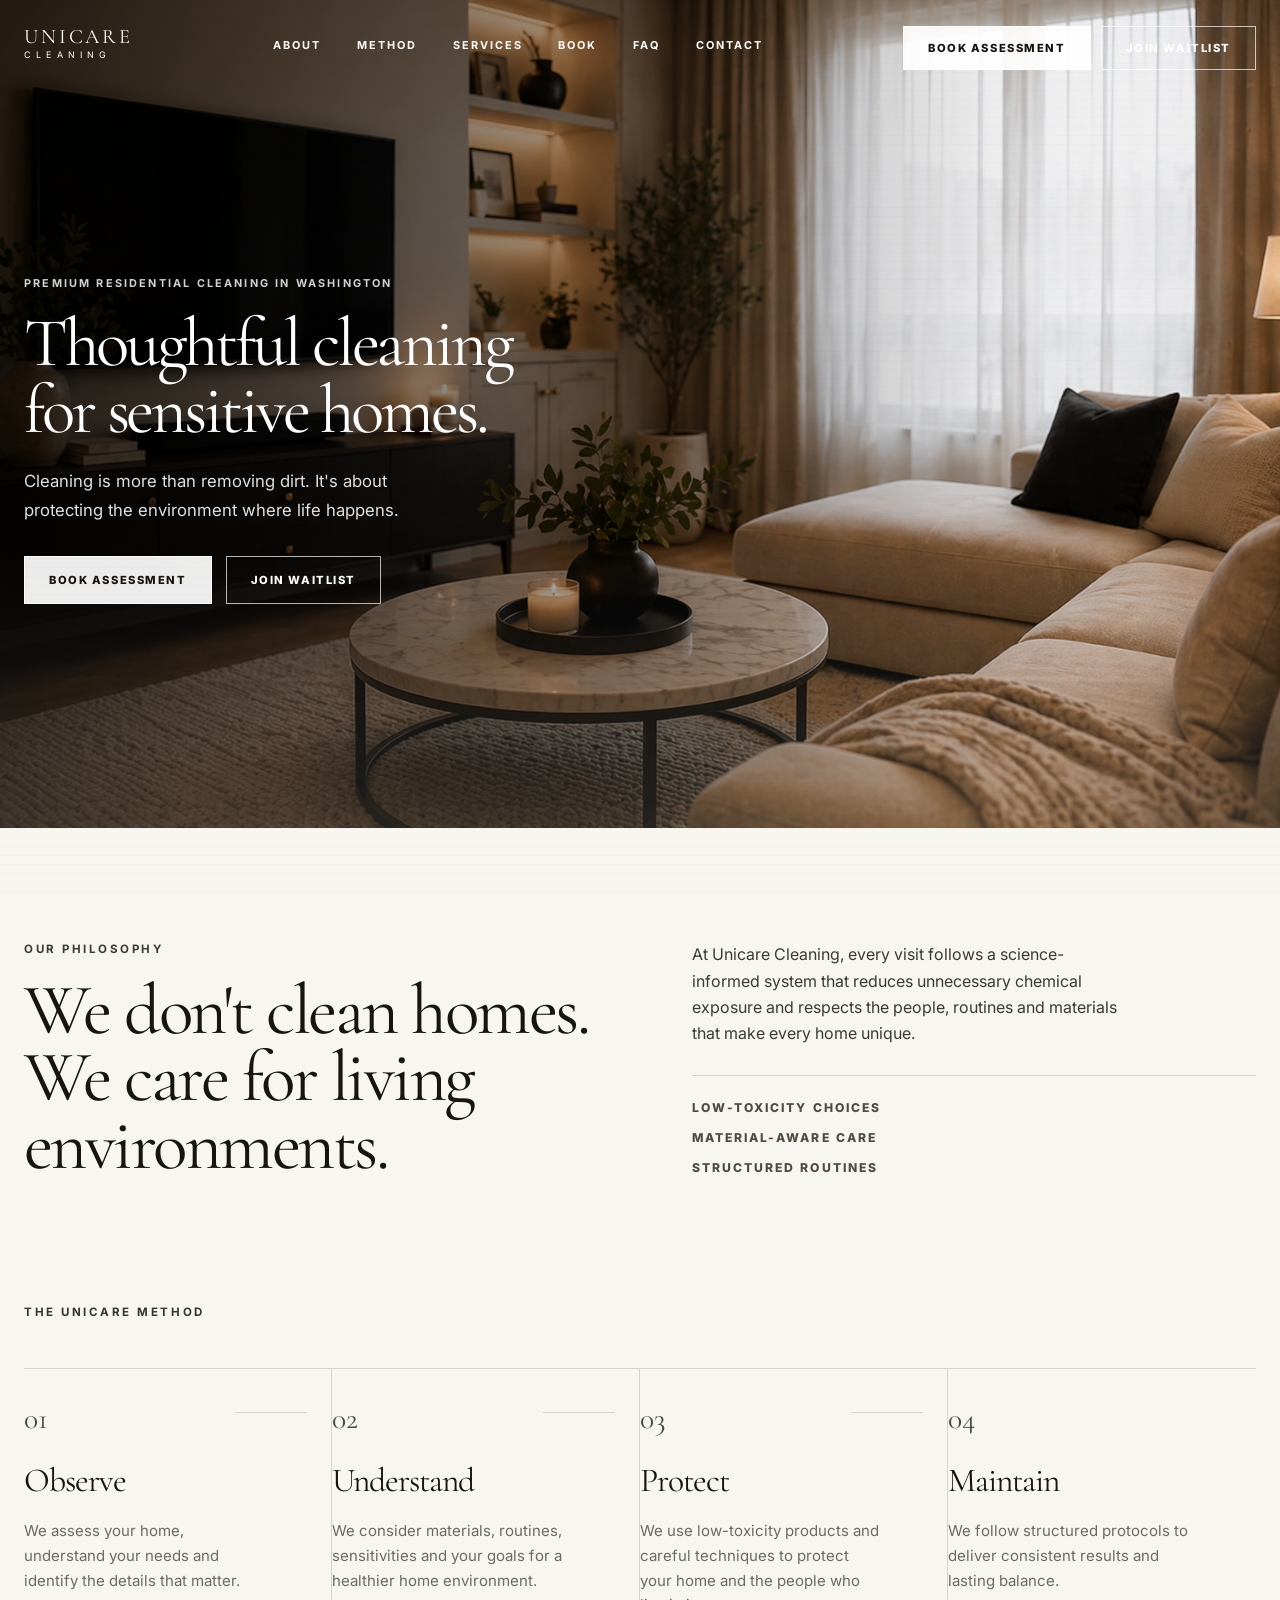
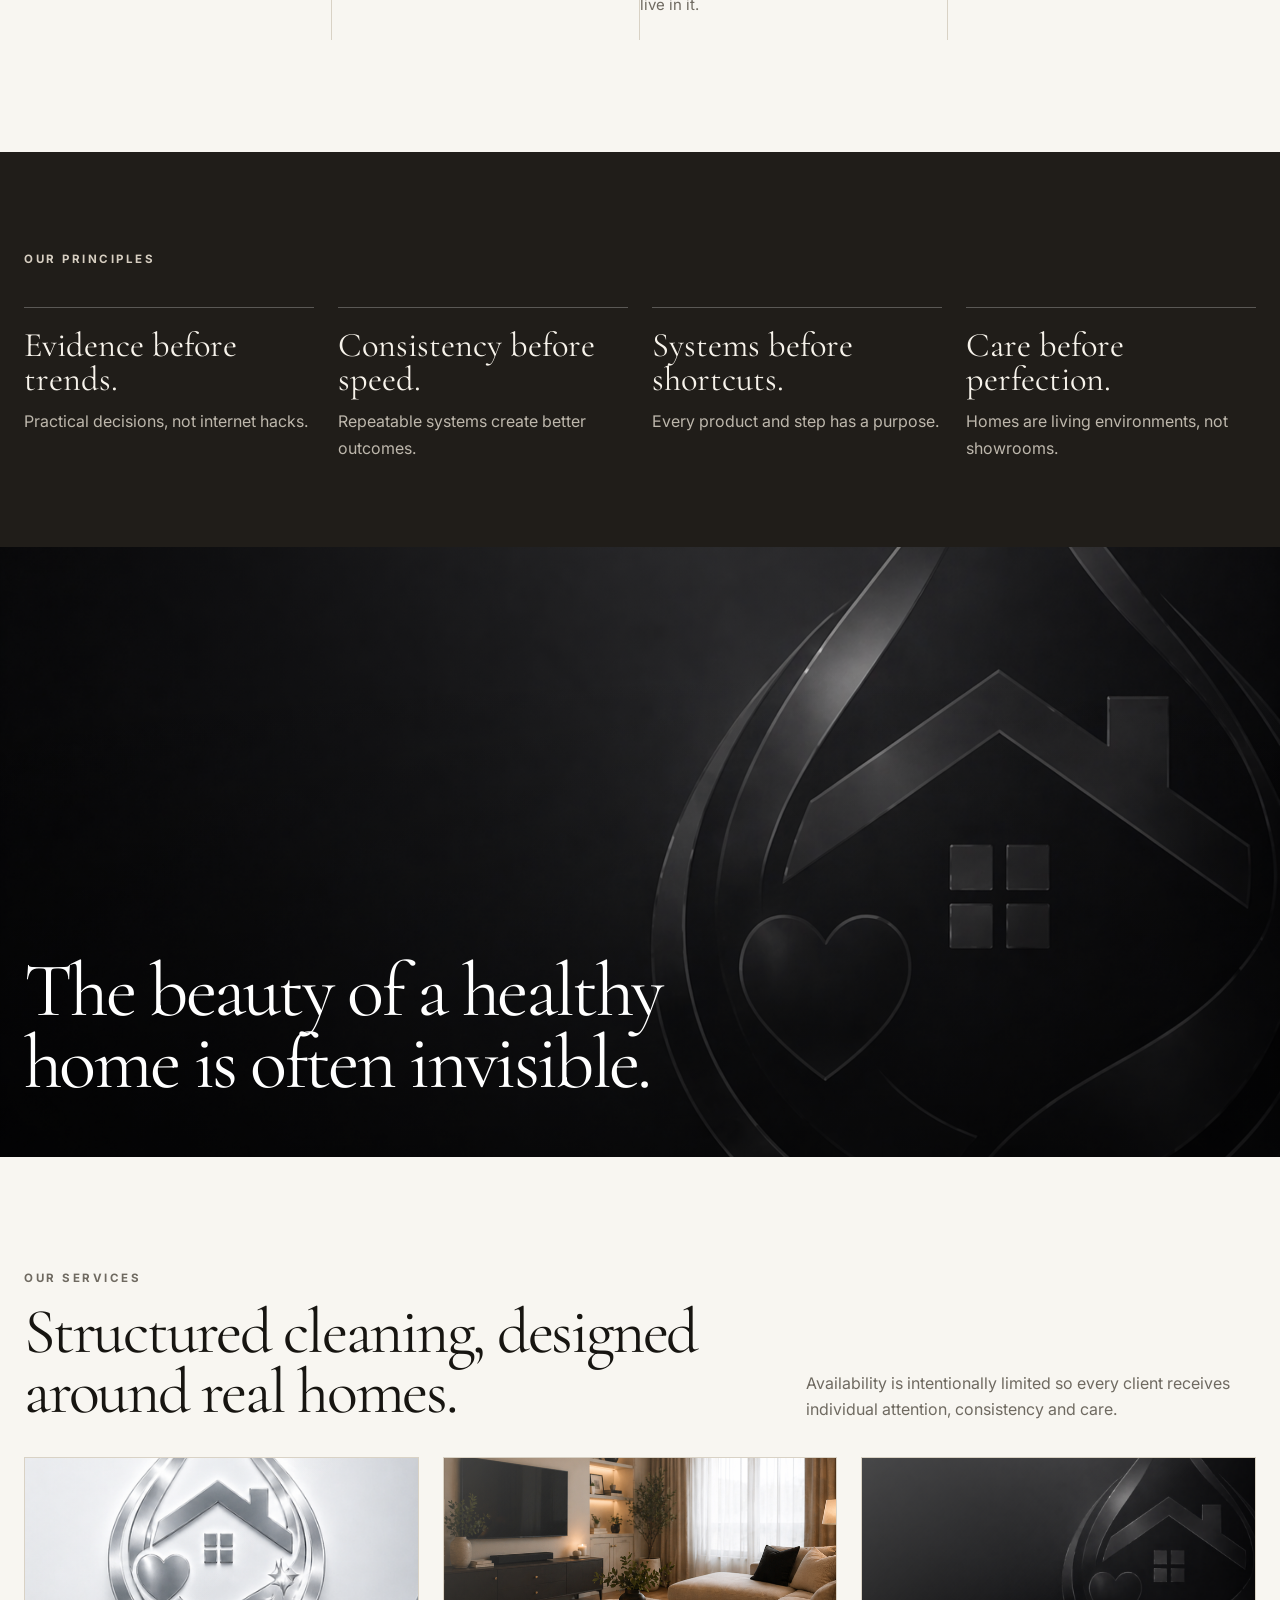
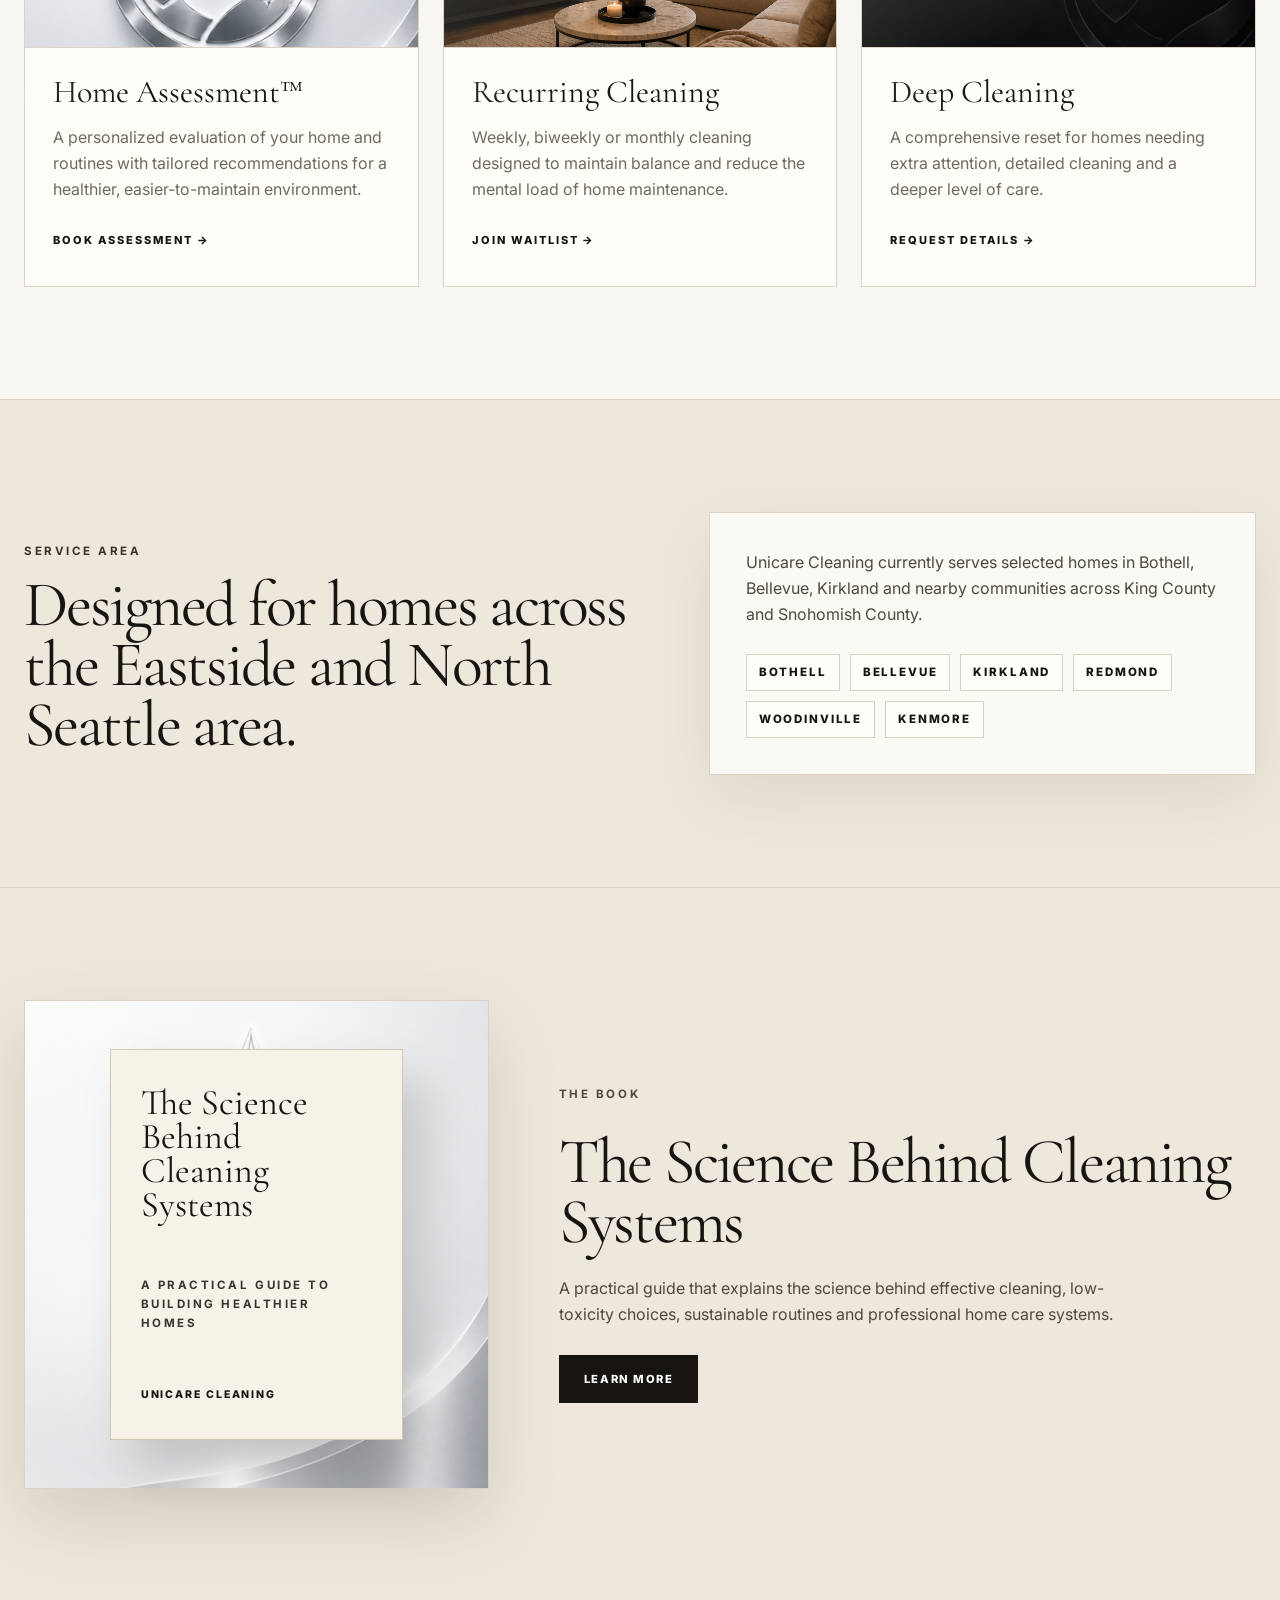
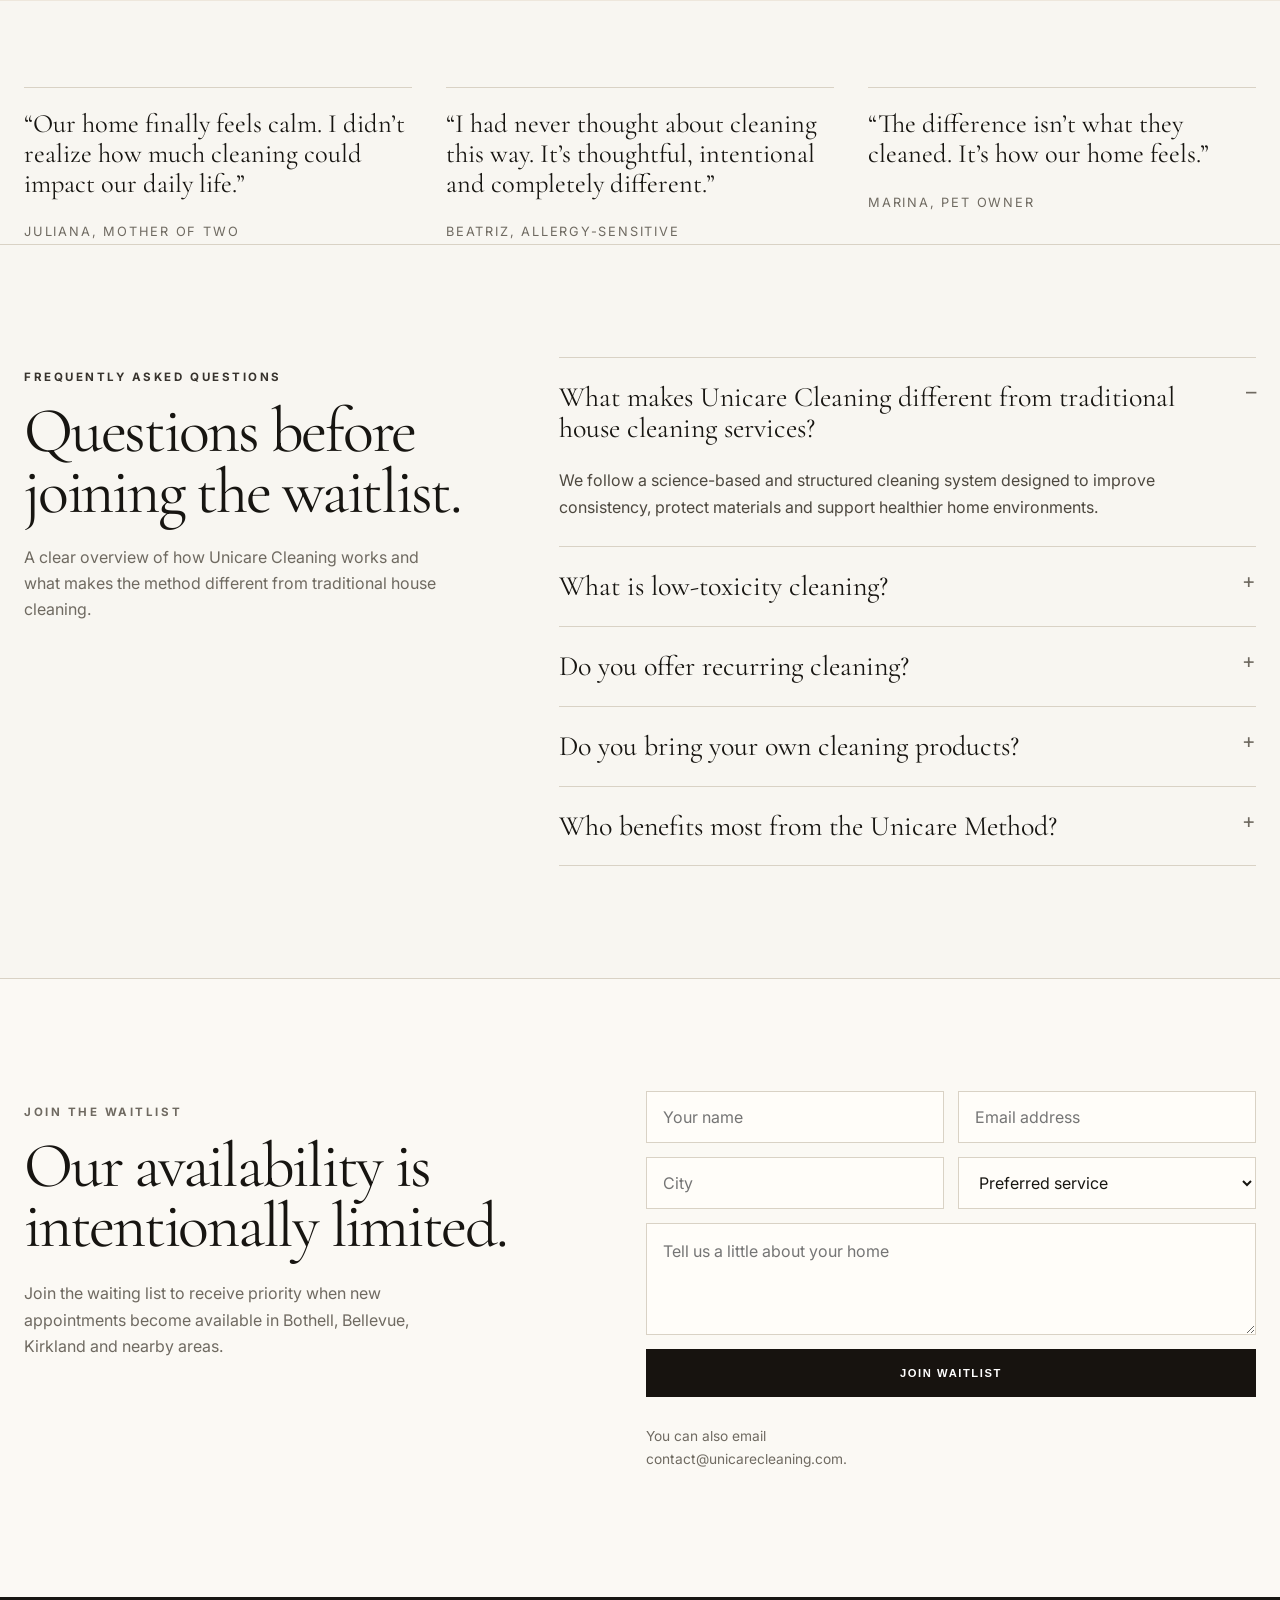
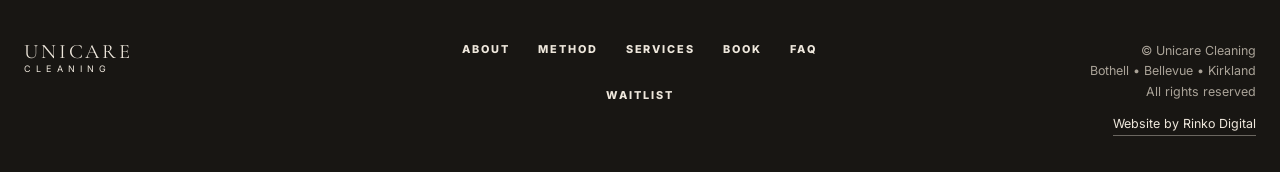
==== index.html @ 463ebb22 "Add files via upload" ====
<!doctype html>
<html lang="en">
<head>
  <meta charset="utf-8">
  <meta name="viewport" content="width=device-width,initial-scale=1">
  <title>Unicare Cleaning | Premium House Cleaning in Bothell, Bellevue & Kirkland</title>
  <meta name="description" content="Premium house cleaning in Bothell, Bellevue and Kirkland. Unicare Cleaning offers home assessments, recurring cleaning and deep cleaning through a structured, science-informed cleaning system.">
  <meta name="robots" content="index,follow,max-image-preview:large">
  <meta name="author" content="Unicare Cleaning">
  <meta name="theme-color" content="#f8f6f1">
  <link rel="canonical" href="https://unicarecleaning.com/">
  <link rel="icon" href="assets/favicon.ico">
  <link rel="apple-touch-icon" href="assets/apple-touch-icon.png">
  <link rel="manifest" href="assets/site.webmanifest">
  <meta property="og:type" content="website">
  <meta property="og:title" content="Unicare Cleaning | Thoughtful Cleaning for Sensitive Homes">
  <meta property="og:description" content="Premium residential cleaning for healthier, better maintained homes in Bothell, Bellevue and Kirkland.">
  <meta property="og:url" content="https://unicarecleaning.com/">
  <meta property="og:image" content="https://unicarecleaning.com/assets/living-room.png">
  <meta name="twitter:card" content="summary_large_image">
  <link rel="preconnect" href="https://fonts.googleapis.com">
  <link rel="preconnect" href="https://fonts.gstatic.com" crossorigin>
  <link href="https://fonts.googleapis.com/css2?family=Cormorant+Garamond:wght@400;500&family=Inter:wght@400;500;600;700;800&display=swap" rel="stylesheet">
  <link rel="stylesheet" href="style.css">
  <script type="application/ld+json">
  {
    "@context":"https://schema.org",
    "@graph":[
      {
        "@type":"LocalBusiness",
        "@id":"https://unicarecleaning.com/#business",
        "name":"Unicare Cleaning",
        "url":"https://unicarecleaning.com/",
        "logo":"https://unicarecleaning.com/assets/logo-unicare.png",
        "image":"https://unicarecleaning.com/assets/living-room.png",
        "description":"Premium residential cleaning service using structured, science-informed cleaning systems for healthier, better maintained homes.",
        "areaServed":[
          {"@type":"City","name":"Bothell","addressRegion":"WA","addressCountry":"US"},
          {"@type":"City","name":"Bellevue","addressRegion":"WA","addressCountry":"US"},
          {"@type":"City","name":"Kirkland","addressRegion":"WA","addressCountry":"US"},
          {"@type":"AdministrativeArea","name":"King County","addressRegion":"WA","addressCountry":"US"},
          {"@type":"AdministrativeArea","name":"Snohomish County","addressRegion":"WA","addressCountry":"US"}
        ],
        "priceRange":"$$$",
        "knowsAbout":["residential cleaning","recurring cleaning","deep cleaning","home cleaning assessment","low-toxicity cleaning","home maintenance"],
        "sameAs":["https://unicarecleaning.com/"]
      },
      {
        "@type":"WebSite",
        "@id":"https://unicarecleaning.com/#website",
        "url":"https://unicarecleaning.com/",
        "name":"Unicare Cleaning",
        "publisher":{"@id":"https://unicarecleaning.com/#business"},
        "creator":{"@type":"Organization","name":"Rinko Digital","url":"https://rinkodigital.com/"},
        "inLanguage":"en-US"
      },
      {
        "@type":"Service",
        "@id":"https://unicarecleaning.com/#services",
        "serviceType":"Premium Residential Cleaning",
        "provider":{"@id":"https://unicarecleaning.com/#business"},
        "areaServed":["Bothell WA","Bellevue WA","Kirkland WA"],
        "hasOfferCatalog":{
          "@type":"OfferCatalog",
          "name":"Unicare Cleaning Services",
          "itemListElement":[
            {"@type":"Offer","itemOffered":{"@type":"Service","name":"Home Assessment"}},
            {"@type":"Offer","itemOffered":{"@type":"Service","name":"Recurring Cleaning"}},
            {"@type":"Offer","itemOffered":{"@type":"Service","name":"Deep Cleaning"}}
          ]
        }
      },
      {
        "@type":"FAQPage",
        "@id":"https://unicarecleaning.com/#faq",
        "mainEntity":[
          {
            "@type":"Question",
            "name":"What makes Unicare Cleaning different from traditional house cleaning services?",
            "acceptedAnswer":{"@type":"Answer","text":"Unicare Cleaning follows a science-based and structured cleaning system designed to improve consistency, protect materials and support healthier home environments."}
          },
          {
            "@type":"Question",
            "name":"What is low-toxicity cleaning?",
            "acceptedAnswer":{"@type":"Answer","text":"Whenever appropriate, Unicare Cleaning prioritizes thoughtfully selected products that reduce unnecessary chemical exposure while maintaining effective cleaning performance."}
          },
          {
            "@type":"Question",
            "name":"Do you offer recurring cleaning?",
            "acceptedAnswer":{"@type":"Answer","text":"Yes. Unicare Cleaning provides weekly, biweekly and monthly recurring residential cleaning services based on availability."}
          },
          {
            "@type":"Question",
            "name":"Do you bring your own cleaning products?",
            "acceptedAnswer":{"@type":"Answer","text":"Yes. Professional equipment and carefully selected products are provided unless a client requests otherwise."}
          },
          {
            "@type":"Question",
            "name":"Who benefits most from the Unicare Method?",
            "acceptedAnswer":{"@type":"Answer","text":"The services are especially appreciated by families, busy professionals, households with children, pet owners and anyone seeking a more intentional approach to home care."}
          }
        ]
      }
    ]
  }
  </script>
</head>
<body>
<header class="site-header refined-header">
  <div class="container nav">
    <a class="logo" href="#home" aria-label="Unicare Cleaning home">UNICARE <span>Cleaning</span></a>
    <nav class="nav-links" aria-label="Main navigation">
      <a href="#about">About</a>
      <a href="#method">Method</a>
      <a href="#services">Services</a>
      <a href="#book">Book</a>
      <a href="#faq">FAQ</a>
      <a href="#contact">Contact</a>
    </nav>
    <div class="nav-actions">
      <a class="btn btn-light" href="#contact">Book Assessment</a>
      <a class="btn btn-ghost" href="#waitlist">Join Waitlist</a>
    </div>
  </div>
</header>

<main id="home">
  <section class="hero" aria-label="Unicare Cleaning introduction">
    <div class="hero-content">
      <div class="hero-copy reveal">
        <p class="eyebrow">Premium residential cleaning in Washington</p>
        <h1 class="serif">Thoughtful cleaning for sensitive homes.</h1>
        <p>Cleaning is more than removing dirt. It's about protecting the environment where life happens.</p>
        <div class="hero-actions">
          <a class="btn btn-light" href="#contact">Book Assessment</a>
          <a class="btn btn-ghost" href="#waitlist">Join Waitlist</a>
        </div>
      </div>
    </div>
  </section>

  <section class="section philosophy" id="about">
    <div class="container split split-tight">
      <div class="reveal">
        <p class="eyebrow">Our philosophy</p>
        <h2 class="serif">We don't clean homes. We care for living environments.</h2>
      </div>
      <div class="reveal philosophy-copy">
        <p>At Unicare Cleaning, every visit follows a science-informed system that reduces unnecessary chemical exposure and respects the people, routines and materials that make every home unique.</p>
        <div class="mini-proof">
          <span>Low-toxicity choices</span>
          <span>Material-aware care</span>
          <span>Structured routines</span>
        </div>
      </div>
    </div>
  </section>

  <section class="section method" id="method">
    <div class="container">
      <p class="eyebrow reveal">The Unicare Method</p>
      <div class="method-grid reveal">
        <article class="method-item">
          <div class="number">01</div>
          <h3>Observe</h3>
          <p>We assess your home, understand your needs and identify the details that matter.</p>
        </article>
        <article class="method-item">
          <div class="number">02</div>
          <h3>Understand</h3>
          <p>We consider materials, routines, sensitivities and your goals for a healthier home environment.</p>
        </article>
        <article class="method-item">
          <div class="number">03</div>
          <h3>Protect</h3>
          <p>We use low-toxicity products and careful techniques to protect your home and the people who live in it.</p>
        </article>
        <article class="method-item">
          <div class="number">04</div>
          <h3>Maintain</h3>
          <p>We follow structured protocols to deliver consistent results and lasting balance.</p>
        </article>
      </div>
    </div>
  </section>

  <section class="approach">
    <div class="container">
      <p class="eyebrow reveal" style="color:#d6cec1">Our principles</p>
      <div class="principles reveal">
        <div class="principle"><h3>Evidence before trends.</h3><span>Practical decisions, not internet hacks.</span></div>
        <div class="principle"><h3>Consistency before speed.</h3><span>Repeatable systems create better outcomes.</span></div>
        <div class="principle"><h3>Systems before shortcuts.</h3><span>Every product and step has a purpose.</span></div>
        <div class="principle"><h3>Care before perfection.</h3><span>Homes are living environments, not showrooms.</span></div>
      </div>
    </div>
  </section>

  <section class="feature-photo" aria-label="Healthy home statement">
    <div class="container reveal">
      <h2 class="serif">The beauty of a healthy home is often invisible.</h2>
    </div>
  </section>

  <section class="section" id="services">
    <div class="container">
      <div class="services-head reveal">
        <div>
          <p class="eyebrow">Our services</p>
          <h2 class="serif">Structured cleaning, designed around real homes.</h2>
        </div>
        <p>Availability is intentionally limited so every client receives individual attention, consistency and care.</p>
      </div>
      <div class="service-grid reveal">
        <article class="service-card">
          <div class="service-image" role="img" aria-label="Quiet clean bathroom detail"></div>
          <div class="service-body">
            <h3>Home Assessment™</h3>
            <p>A personalized evaluation of your home and routines with tailored recommendations for a healthier, easier-to-maintain environment.</p>
            <a class="text-link" href="#contact">Book assessment →</a>
          </div>
        </article>
        <article class="service-card">
          <div class="service-image" role="img" aria-label="Calm bedroom with natural light"></div>
          <div class="service-body">
            <h3>Recurring Cleaning</h3>
            <p>Weekly, biweekly or monthly cleaning designed to maintain balance and reduce the mental load of home maintenance.</p>
            <a class="text-link" href="#waitlist">Join waitlist →</a>
          </div>
        </article>
        <article class="service-card">
          <div class="service-image" role="img" aria-label="Detailed home care environment"></div>
          <div class="service-body">
            <h3>Deep Cleaning</h3>
            <p>A comprehensive reset for homes needing extra attention, detailed cleaning and a deeper level of care.</p>
            <a class="text-link" href="#contact">Request details →</a>
          </div>
        </article>
      </div>
    </div>
  </section>

  <section class="section service-area" id="service-area">
    <div class="container split">
      <div class="reveal">
        <p class="eyebrow">Service area</p>
        <h2 class="serif">Designed for homes across the Eastside and North Seattle area.</h2>
      </div>
      <div class="area-card reveal">
        <p>Unicare Cleaning currently serves selected homes in Bothell, Bellevue, Kirkland and nearby communities across King County and Snohomish County.</p>
        <div class="area-list">
          <span>Bothell</span>
          <span>Bellevue</span>
          <span>Kirkland</span>
          <span>Redmond</span>
          <span>Woodinville</span>
          <span>Kenmore</span>
        </div>
      </div>
    </div>
  </section>

  <section class="section book-section" id="book">
    <div class="container book-layout">
      <div class="book-cover reveal">
        <div class="book-mockup">
          <h3>The Science Behind Cleaning Systems</h3>
          <p class="eyebrow">A practical guide to building healthier homes</p>
          <small>UNICARE CLEANING</small>
        </div>
      </div>
      <div class="book-copy reveal">
        <p class="eyebrow">The book</p>
        <h2 class="serif">The Science Behind Cleaning Systems</h2>
        <p>A practical guide that explains the science behind effective cleaning, low-toxicity choices, sustainable routines and professional home care systems.</p>
        <a class="btn btn-dark" href="#contact">Learn More</a>
      </div>
    </div>
  </section>

  <section class="testimonials">
    <div class="container quote-grid reveal">
      <article class="quote">
        <blockquote>“Our home finally feels calm. I didn’t realize how much cleaning could impact our daily life.”</blockquote>
        <cite>Juliana, mother of two</cite>
      </article>
      <article class="quote">
        <blockquote>“I had never thought about cleaning this way. It’s thoughtful, intentional and completely different.”</blockquote>
        <cite>Beatriz, allergy-sensitive</cite>
      </article>
      <article class="quote">
        <blockquote>“The difference isn’t what they cleaned. It’s how our home feels.”</blockquote>
        <cite>Marina, pet owner</cite>
      </article>
    </div>
  </section>

  <section class="section faq-section" id="faq">
    <div class="container faq-layout">
      <div class="reveal">
        <p class="eyebrow">Frequently Asked Questions</p>
        <h2 class="serif">Questions before joining the waitlist.</h2>
        <p class="faq-intro">A clear overview of how Unicare Cleaning works and what makes the method different from traditional house cleaning.</p>
      </div>
      <div class="faq-list reveal">
        <details open>
          <summary>What makes Unicare Cleaning different from traditional house cleaning services?</summary>
          <p>We follow a science-based and structured cleaning system designed to improve consistency, protect materials and support healthier home environments.</p>
        </details>
        <details>
          <summary>What is low-toxicity cleaning?</summary>
          <p>Whenever appropriate, we prioritize thoughtfully selected products that reduce unnecessary chemical exposure while maintaining effective cleaning performance.</p>
        </details>
        <details>
          <summary>Do you offer recurring cleaning?</summary>
          <p>Yes. We provide weekly, biweekly and monthly recurring residential cleaning services based on availability.</p>
        </details>
        <details>
          <summary>Do you bring your own cleaning products?</summary>
          <p>Yes. Professional equipment and carefully selected products are provided unless a client requests otherwise.</p>
        </details>
        <details>
          <summary>Who benefits most from the Unicare Method?</summary>
          <p>Our services are especially appreciated by families, busy professionals, households with children, pet owners and anyone seeking a more intentional approach to home care.</p>
        </details>
      </div>
    </div>
  </section>

  <section class="section waitlist" id="waitlist">
    <div class="container waitlist-grid">
      <div class="reveal">
        <p class="eyebrow">Join the waitlist</p>
        <h2 class="serif">Our availability is intentionally limited.</h2>
        <p>Join the waiting list to receive priority when new appointments become available in Bothell, Bellevue, Kirkland and nearby areas.</p>
      </div>
      <form class="form-grid reveal" id="contact" action="https://formspree.io/f/xpqkodow" method="POST">
        <input type="text" name="name" placeholder="Your name" autocomplete="name" required>
        <input type="email" name="email" placeholder="Email address" autocomplete="email" required>
        <input type="text" name="city" placeholder="City" autocomplete="address-level2" required>
        <select name="service" required>
          <option value="">Preferred service</option>
          <option>Home Assessment</option>
          <option>Recurring Cleaning</option>
          <option>Deep Cleaning</option>
        </select>
        <textarea name="message" placeholder="Tell us a little about your home"></textarea>
        <button class="btn btn-dark btn-wide" type="submit">Join Waitlist</button>
        <p class="form-note">You can also email contact@unicarecleaning.com.</p>
      </form>
    </div>
  </section>
</main>

<footer>
  <div class="container footer-grid">
    <a class="logo" href="#home">UNICARE <span>Cleaning</span></a>
    <nav class="footer-links" aria-label="Footer navigation">
      <a href="#about">About</a>
      <a href="#method">Method</a>
      <a href="#services">Services</a>
      <a href="#book">Book</a>
      <a href="#faq">FAQ</a>
      <a href="#waitlist">Waitlist</a>
    </nav>
    <div class="footer-small">© Unicare Cleaning<br>Bothell • Bellevue • Kirkland<br>All rights reserved<br><a class="rinko-credit" href="https://rinkodigital.com/" target="_blank" rel="noopener">Website by Rinko Digital</a></div>
  </div>
</footer>
<script src="script.js"></script>
</body>
</html>
---- style.css ----
:root{
  --warm:#f8f6f1;
  --paper:#fffdf8;
  --ink:#171511;
  --charcoal:#1b1916;
  --muted:#6f6a61;
  --line:#d9d2c5;
  --linen:#e8e1d5;
  --olive:#777869;
  --steel:#a6a8a3;
  --shadow:0 28px 70px rgba(25,22,18,.13);
  --max:1240px;
}
*{box-sizing:border-box}
html{scroll-behavior:smooth}
body{
  margin:0;
  background:var(--warm);
  color:var(--ink);
  font-family:Inter, system-ui, -apple-system, BlinkMacSystemFont, "Segoe UI", sans-serif;
  font-size:16px;
  line-height:1.65;
}
body:before{
  content:"";
  position:fixed;
  inset:0;
  pointer-events:none;
  background:
    radial-gradient(circle at 20% 0%, rgba(255,255,255,.7), transparent 24%),
    linear-gradient(rgba(27,25,22,.018) 1px, transparent 1px);
  background-size:auto, 100% 9px;
  mix-blend-mode:multiply;
  opacity:.55;
  z-index:10;
}
img{max-width:100%;display:block}
a{color:inherit;text-decoration:none}
.container{width:min(calc(100% - 48px),var(--max));margin-inline:auto}
.serif{font-family:"Cormorant Garamond", Georgia, serif;font-weight:400;letter-spacing:-.035em;line-height:.94}
.eyebrow{
  text-transform:uppercase;
  letter-spacing:.22em;
  font-size:.72rem;
  font-weight:700;
  color:#37332d;
}
.site-header{
  position:absolute;
  inset:0 0 auto;
  z-index:20;
  padding:22px 0;
  color:#fff;
}
.nav{
  display:flex;
  align-items:center;
  justify-content:space-between;
  gap:28px;
}
.logo{
  display:inline-block;
  font-family:"Cormorant Garamond", Georgia, serif;
  letter-spacing:.14em;
  text-transform:uppercase;
  line-height:1.05;
  font-size:1.38rem;
}
.logo span{
  display:block;
  font-family:Inter,sans-serif;
  font-size:.62rem;
  letter-spacing:.58em;
  margin-top:2px;
}
.nav-links{
  display:flex;
  align-items:center;
  justify-content:center;
  gap:36px;
  text-transform:uppercase;
  letter-spacing:.18em;
  font-size:.68rem;
  font-weight:700;
}
.nav-actions{display:flex;gap:10px;align-items:center}
.btn{
  display:inline-flex;
  align-items:center;
  justify-content:center;
  min-height:48px;
  padding:0 24px;
  border:1px solid currentColor;
  text-transform:uppercase;
  letter-spacing:.14em;
  font-size:.7rem;
  font-weight:800;
  transition:transform .25s ease, background .25s ease, color .25s ease, border-color .25s ease;
  cursor:pointer;
}
.btn:hover{transform:translateY(-2px)}
.btn-dark{background:#17130f;color:#fff;border-color:#17130f}
.btn-light{background:rgba(255,255,255,.92);color:#17130f;border-color:rgba(255,255,255,.92)}
.btn-ghost{background:transparent;color:inherit;border-color:rgba(255,255,255,.7)}
.btn-wide{width:100%}
.hero{
  min-height:760px;
  height:100vh;
  max-height:940px;
  position:relative;
  display:flex;
  align-items:center;
  color:#fff;
  overflow:hidden;
  background:#1f1a15;
}
.hero:before{
  content:"";
  position:absolute;
  inset:0;
  background:
    linear-gradient(90deg,rgba(0,0,0,.72) 0%,rgba(0,0,0,.52) 31%,rgba(0,0,0,.08) 70%),
    url("assets/living-room.png") center/cover no-repeat;
  transform:scale(1.035);
  animation:drift 18s ease-in-out infinite alternate;
}
.hero-content{
  position:relative;
  z-index:2;
  width:min(calc(100% - 48px),var(--max));
  margin-inline:auto;
  padding-top:80px;
}
.hero-copy{max-width:610px}
.hero h1{
  font-size:clamp(3.7rem,7vw,7.6rem);
  margin:0 0 24px;
}
.hero p{
  max-width:430px;
  font-size:1.16rem;
  line-height:1.7;
  margin:0 0 34px;
  color:rgba(255,255,255,.88);
}
.hero-actions{display:flex;flex-wrap:wrap;gap:14px}
.section{padding:112px 0}
.split{
  display:grid;
  grid-template-columns:1.05fr .95fr;
  gap:80px;
  align-items:center;
}
.split-tight{gap:44px}
.philosophy h2{
  font-size:clamp(3rem,5.6vw,6rem);
  margin:18px 0 0;
  max-width:650px;
}
.philosophy p{max-width:430px;color:#3d3933;margin:0}
.editorial-image{
  min-height:440px;
  border:1px solid var(--line);
  background:url("assets/hero-titanium-wallpaper.png") center/cover no-repeat;
  box-shadow:var(--shadow);
}
.method{
  padding-top:0;
}
.method-grid{
  display:grid;
  grid-template-columns:repeat(4,1fr);
  border-top:1px solid var(--line);
  margin-top:46px;
}
.method-item{
  min-height:205px;
  padding:26px 28px 22px 0;
  border-right:1px solid var(--line);
  position:relative;
}
.method-item:last-child{border-right:0}
.method-item:after{
  content:"";
  position:absolute;
  top:43px;
  right:24px;
  width:72px;
  height:1px;
  background:var(--line);
}
.method-item:last-child:after{display:none}
.number{
  font-family:"Cormorant Garamond",Georgia,serif;
  font-size:1.85rem;
  color:#4d483f;
  margin-bottom:10px;
}
.method-item h3{
  font-family:"Cormorant Garamond",Georgia,serif;
  font-size:2.1rem;
  font-weight:400;
  margin:0 0 10px;
  letter-spacing:-.03em;
}
.method-item p{color:var(--muted);font-size:.94rem;margin:0;max-width:240px}
.approach{
  background:#201d19;
  color:#f7f3eb;
  padding:86px 0;
}
.principles{
  display:grid;
  grid-template-columns:repeat(4,1fr);
  gap:24px;
  margin-top:38px;
}
.principle{
  border-top:1px solid rgba(255,255,255,.26);
  padding-top:20px;
  min-height:130px;
}
.principle h3{
  font-family:"Cormorant Garamond",Georgia,serif;
  font-size:2.15rem;
  font-weight:400;
  line-height:1;
  margin:0;
}
.principle span{display:block;color:#bdb7ac;margin-top:12px}
.feature-photo{
  min-height:610px;
  display:flex;
  align-items:end;
  background:
    linear-gradient(180deg,rgba(0,0,0,0) 20%,rgba(0,0,0,.42)),
    url("assets/brand-bg.png") center/cover no-repeat;
}
.feature-photo .container{padding-bottom:58px}
.feature-photo h2{
  color:#fff;
  font-size:clamp(3.5rem,6vw,7rem);
  max-width:760px;
  margin:0;
}
.services-head{
  display:flex;
  justify-content:space-between;
  align-items:end;
  gap:30px;
  margin-bottom:34px;
}
.services-head h2{font-size:clamp(3rem,5vw,5.4rem);margin:14px 0 0}
.services-head p{max-width:450px;color:var(--muted);margin:0}
.service-grid{
  display:grid;
  grid-template-columns:repeat(3,1fr);
  gap:24px;
}
.service-card{
  background:var(--paper);
  border:1px solid var(--line);
  min-height:430px;
  display:flex;
  flex-direction:column;
  transition:transform .25s ease, box-shadow .25s ease;
}
.service-card:hover{transform:translateY(-4px);box-shadow:var(--shadow)}
.service-image{
  height:190px;
  background-size:cover;
  background-position:center;
  border-bottom:1px solid var(--line);
}
.service-card:nth-child(1) .service-image{background-image:url("assets/hero-titanium-wallpaper.png")}
.service-card:nth-child(2) .service-image{background-image:url("assets/living-room.png")}
.service-card:nth-child(3) .service-image{background-image:url("assets/brand-bg.png")}
.service-body{padding:28px}
.service-body h3{
  font-family:"Cormorant Garamond",Georgia,serif;
  font-size:2rem;
  font-weight:400;
  line-height:1;
  margin:0 0 16px;
}
.service-body p{color:var(--muted);margin:0 0 22px}
.text-link{
  text-transform:uppercase;
  letter-spacing:.18em;
  font-size:.69rem;
  font-weight:800;
}
.book-section{
  background:#eee7dc;
  overflow:hidden;
}
.book-layout{
  display:grid;
  grid-template-columns:.8fr 1.2fr;
  gap:70px;
  align-items:center;
}
.book-cover{
  min-height:440px;
  background:
    linear-gradient(135deg,rgba(255,255,255,.82),rgba(255,255,255,.22)),
    url("assets/hero-titanium-wallpaper.png") center/cover no-repeat;
  border:1px solid var(--line);
  box-shadow:var(--shadow);
  display:flex;
  align-items:center;
  justify-content:center;
  padding:48px;
}
.book-mockup{
  width:min(300px,80%);
  aspect-ratio:3/4;
  background:#f7f2e8;
  border:1px solid #cfc6b6;
  box-shadow:24px 28px 50px rgba(0,0,0,.18);
  padding:36px 30px;
  display:flex;
  flex-direction:column;
  justify-content:space-between;
}
.book-mockup h3{
  font-family:"Cormorant Garamond",Georgia,serif;
  font-size:2.25rem;
  line-height:.95;
  font-weight:400;
  margin:0;
}
.book-copy h2{
  font-size:clamp(3rem,5vw,5.7rem);
  margin:14px 0 22px;
  max-width:720px;
}
.book-copy p{max-width:560px;color:#4d483f;margin:0 0 28px}
.testimonials{
  padding-top:86px;
}
.quote-grid{
  display:grid;
  grid-template-columns:repeat(3,1fr);
  gap:34px;
}
.quote{
  border-top:1px solid var(--line);
  padding-top:22px;
}
.quote blockquote{
  margin:0 0 18px;
  font-family:"Cormorant Garamond",Georgia,serif;
  font-size:1.65rem;
  line-height:1.13;
}
.quote cite{font-style:normal;color:var(--muted);font-size:.8rem;text-transform:uppercase;letter-spacing:.14em}
.waitlist{
  border-top:1px solid var(--line);
  background:#fbf9f4;
}
.waitlist-grid{
  display:grid;
  grid-template-columns:.95fr 1.05fr;
  gap:70px;
  align-items:start;
}
.waitlist h2{
  font-size:clamp(3rem,5vw,5.5rem);
  margin:14px 0 24px;
}
.waitlist p{max-width:430px;color:var(--muted)}
.form-grid{
  display:grid;
  grid-template-columns:1fr 1fr;
  gap:14px;
}
input,select,textarea{
  width:100%;
  min-height:52px;
  border:1px solid var(--line);
  background:#fffdf9;
  padding:0 16px;
  font:inherit;
  color:var(--ink);
  outline:none;
}
textarea{min-height:112px;padding-top:14px;grid-column:1/-1;resize:vertical}
.form-grid button{grid-column:1/-1}
.form-note{
  margin-top:14px;
  color:var(--muted);
  font-size:.86rem;
}
footer{
  background:#181613;
  color:#eee7dc;
  padding:44px 0 36px;
}
.footer-grid{
  display:grid;
  grid-template-columns:1fr 1.2fr 1fr;
  gap:30px;
  align-items:start;
}
.footer-links{
  display:flex;
  justify-content:center;
  gap:28px;
  flex-wrap:wrap;
  text-transform:uppercase;
  letter-spacing:.18em;
  font-size:.68rem;
  font-weight:800;
}
.footer-small{font-size:.78rem;color:#aaa398;text-align:right}
@keyframes drift{
  from{transform:scale(1.035) translate3d(0,0,0)}
  to{transform:scale(1.075) translate3d(-18px,-10px,0)}
}
.reveal{opacity:0;transform:translateY(22px);transition:opacity .9s ease, transform .9s ease}
.reveal.in{opacity:1;transform:none}
@media(max-width:980px){
  .site-header{position:absolute}
  .nav-links{display:none}
  .nav-actions .btn-light{display:none}
  .hero{min-height:720px}
  .split,.book-layout,.waitlist-grid,.footer-grid{grid-template-columns:1fr}
  .method-grid,.principles,.service-grid,.quote-grid{grid-template-columns:1fr 1fr}
  .method-item:nth-child(2){border-right:0}
  .footer-small{text-align:left}
}
@media(max-width:640px){
  .container,.hero-content{width:min(calc(100% - 28px),var(--max))}
  .site-header{padding:16px 0}
  .hero h1{font-size:3.55rem}
  .hero p{font-size:1rem}
  .hero-actions,.nav-actions{width:auto}
  .btn{min-height:46px;padding:0 16px}
  .section{padding:76px 0}
  .method-grid,.principles,.service-grid,.quote-grid,.form-grid{grid-template-columns:1fr}
  .method-item{border-right:0;border-bottom:1px solid var(--line)}
  .method-item:after{display:none}
  .services-head{display:block}
  .book-cover{min-height:360px}
  .footer-links{justify-content:flex-start}
}


/* V3.1 premium polish */
.hero:after{
  content:"";
  position:absolute;
  inset:auto 0 0;
  height:34%;
  background:linear-gradient(180deg,transparent,rgba(248,246,241,.12));
  z-index:1;
  pointer-events:none;
}
.hero-copy .eyebrow{color:rgba(255,255,255,.82)}
.hero h1{
  max-width:860px;
  text-wrap:balance;
}
.philosophy-copy{
  display:flex;
  flex-direction:column;
  gap:28px;
}
.mini-proof{
  display:grid;
  grid-template-columns:1fr;
  gap:10px;
  padding-top:22px;
  border-top:1px solid var(--line);
}
.mini-proof span{
  font-size:.76rem;
  text-transform:uppercase;
  letter-spacing:.17em;
  color:#514b42;
  font-weight:800;
}
.service-area{
  background:#eee7dc;
  border-top:1px solid var(--line);
  border-bottom:1px solid var(--line);
}
.service-area h2{
  font-size:clamp(3rem,5vw,5.7rem);
  margin:14px 0 0;
}
.area-card{
  background:#fbf9f4;
  border:1px solid var(--line);
  padding:36px;
  box-shadow:0 22px 60px rgba(25,22,18,.08);
}
.area-card p{
  margin:0 0 26px;
  color:#4d483f;
}
.area-list{
  display:flex;
  flex-wrap:wrap;
  gap:10px;
}
.area-list span{
  border:1px solid var(--line);
  padding:8px 12px;
  background:#fffdf8;
  font-size:.72rem;
  text-transform:uppercase;
  letter-spacing:.16em;
  font-weight:800;
}
.rinko-credit{
  display:inline-block;
  margin-top:12px;
  color:#eee7dc;
  border-bottom:1px solid rgba(238,231,220,.38);
}
.rinko-credit:hover{
  border-color:#eee7dc;
}
.service-card{
  position:relative;
  overflow:hidden;
}
.service-card:before{
  content:"";
  position:absolute;
  inset:0;
  background:linear-gradient(135deg,rgba(255,255,255,.26),transparent 42%);
  pointer-events:none;
}
.book-mockup small{
  letter-spacing:.18em;
  font-weight:800;
  font-size:.66rem;
}
@media(max-width:640px){
  .area-card{padding:24px}
}


/* FAQ section */
.faq-section{
  background:#f8f6f1;
  border-top:1px solid var(--line);
}
.faq-layout{
  display:grid;
  grid-template-columns:.8fr 1.2fr;
  gap:70px;
  align-items:start;
}
.faq-section h2{
  font-size:clamp(3rem,5vw,5.6rem);
  margin:14px 0 22px;
}
.faq-intro{
  color:var(--muted);
  max-width:430px;
}
.faq-list{
  border-top:1px solid var(--line);
}
.faq-list details{
  border-bottom:1px solid var(--line);
  padding:0;
  background:transparent;
}
.faq-list summary{
  list-style:none;
  cursor:pointer;
  padding:24px 42px 24px 0;
  position:relative;
  font-family:"Cormorant Garamond",Georgia,serif;
  font-size:1.75rem;
  line-height:1.1;
}
.faq-list summary::-webkit-details-marker{display:none}
.faq-list summary:after{
  content:"+";
  position:absolute;
  right:0;
  top:24px;
  font-family:Inter,sans-serif;
  font-size:1.3rem;
  line-height:1;
  color:var(--muted);
}
.faq-list details[open] summary:after{content:"–"}
.faq-list p{
  margin:0;
  padding:0 0 26px;
  max-width:680px;
  color:#4d483f;
}
@media(max-width:980px){
  .faq-layout{grid-template-columns:1fr}
}
@media(max-width:640px){
  .faq-list summary{font-size:1.45rem}
}


/* V3.3 hero correction */
.refined-header{
  padding-top:26px;
}
.hero{
  min-height:720px;
  height:92vh;
  max-height:860px;
  align-items:center;
}
.hero:before{
  background:
    linear-gradient(90deg,rgba(0,0,0,.68) 0%,rgba(0,0,0,.48) 34%,rgba(0,0,0,.06) 78%),
    url("assets/living-room.png") center/cover no-repeat;
}
.hero-content{
  padding-top:120px;
  padding-bottom:70px;
}
.hero-copy{
  max-width:560px;
}
.hero h1{
  font-size:clamp(4.2rem,5.4vw,6.2rem);
  line-height:.96;
  max-width:590px;
  letter-spacing:-.045em;
  margin-bottom:24px;
}
.hero p:not(.eyebrow){
  font-size:1.05rem;
  max-width:410px;
  margin-bottom:32px;
}
.hero .eyebrow{
  margin:0 0 18px;
  font-size:.68rem;
  letter-spacing:.2em;
}
.nav{
  align-items:flex-start;
}
.logo{
  font-size:1.28rem;
}
.logo span{
  font-size:.56rem;
}
.nav-links{
  padding-top:11px;
}
.nav-actions{
  padding-top:0;
}
.nav-actions .btn{
  min-height:44px;
}
@media(max-width:980px){
  .hero{
    min-height:700px;
    height:auto;
  }
  .hero-content{
    padding-top:150px;
    padding-bottom:82px;
  }
  .hero h1{
    font-size:clamp(3.4rem,10vw,5rem);
    max-width:520px;
  }
}
@media(max-width:640px){
  .refined-header{
    padding-top:18px;
  }
  .hero-content{
    padding-top:138px;
  }
  .hero h1{
    font-size:3.25rem;
    max-width:360px;
  }
  .hero p:not(.eyebrow){
    font-size:.98rem;
  }
}
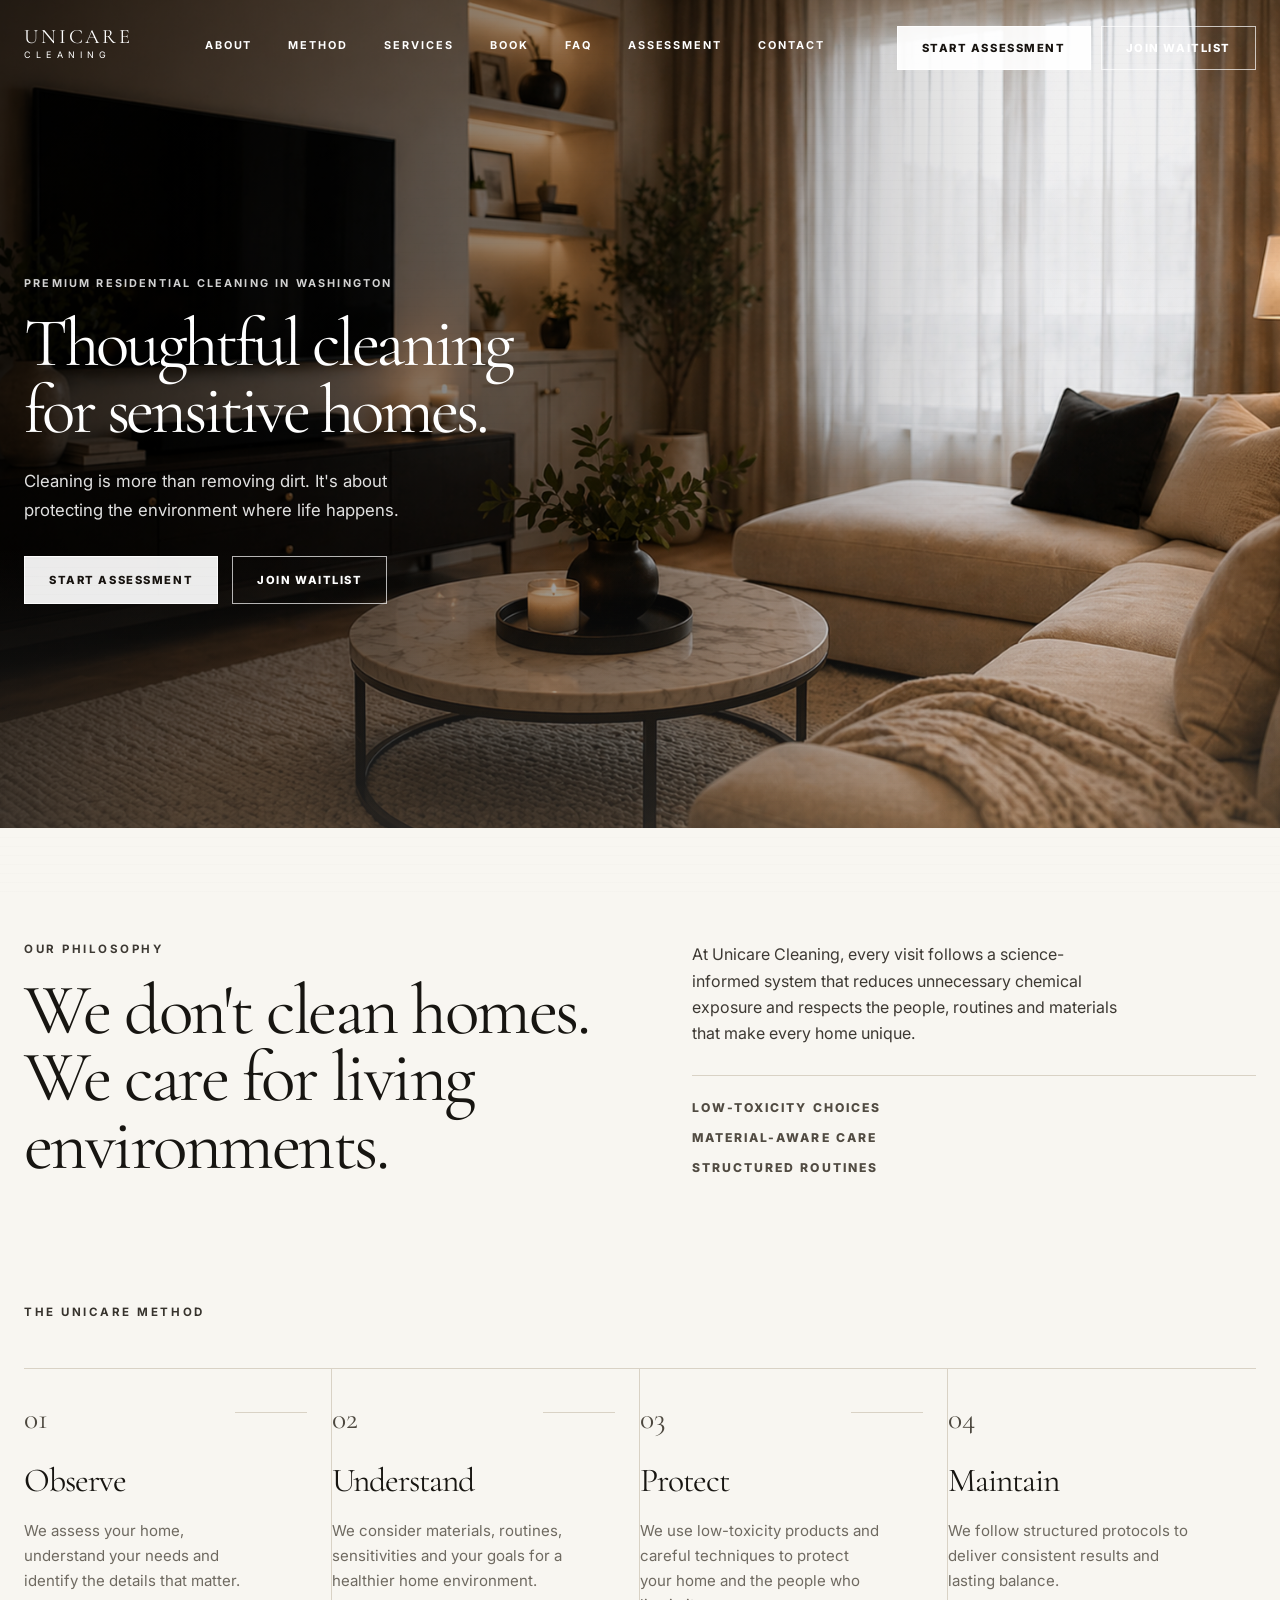
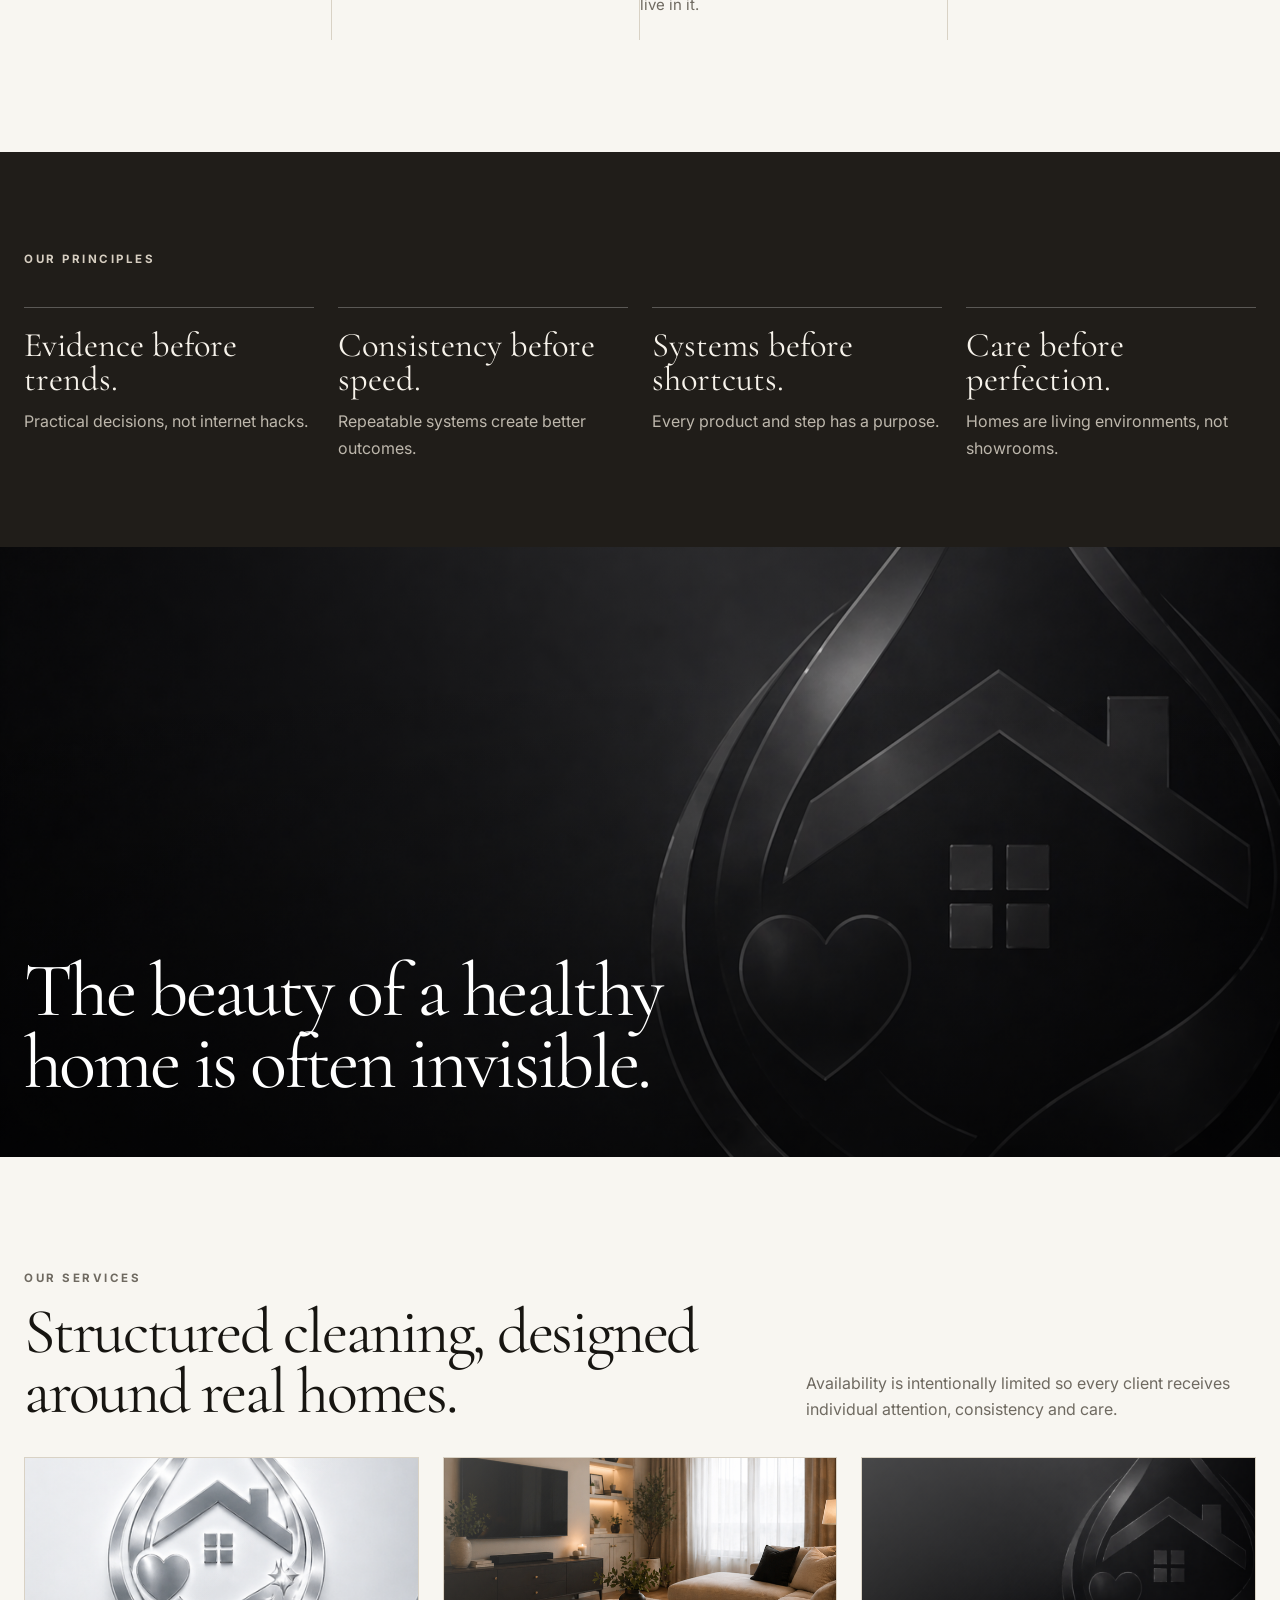
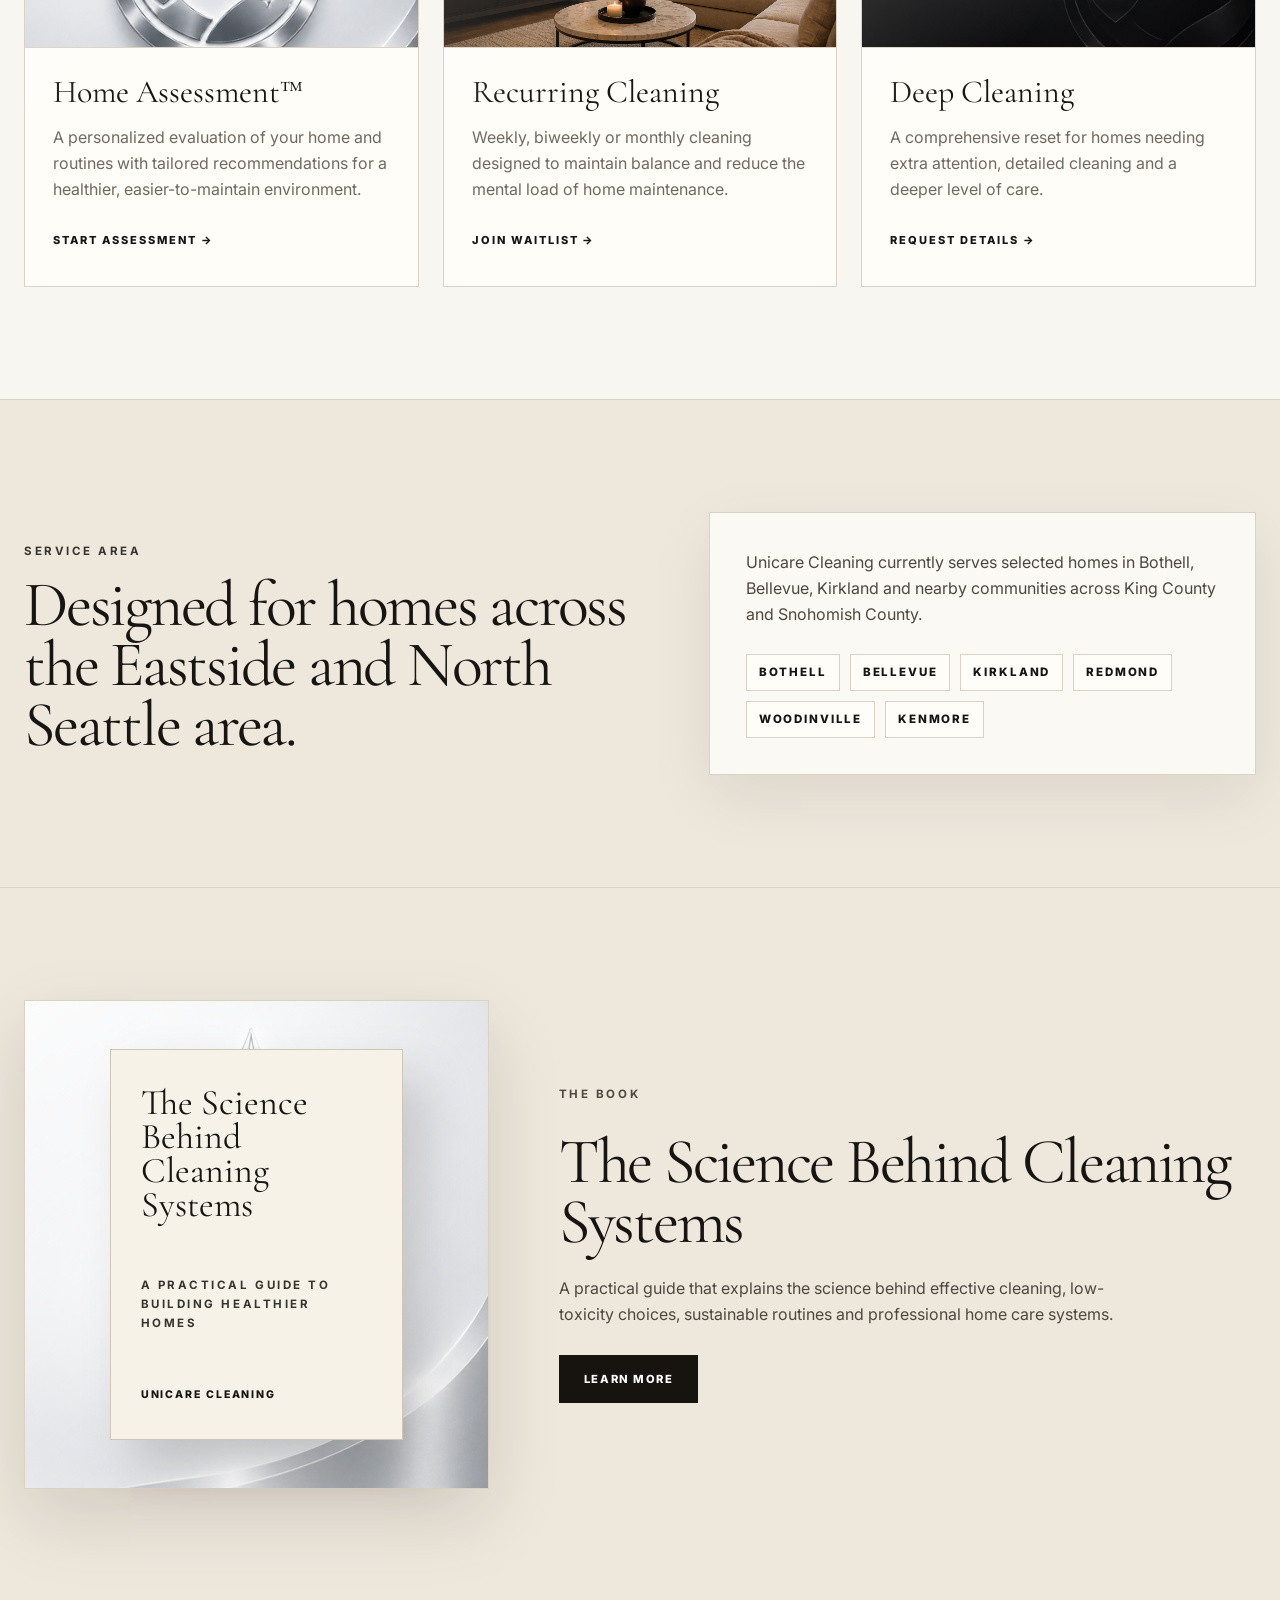
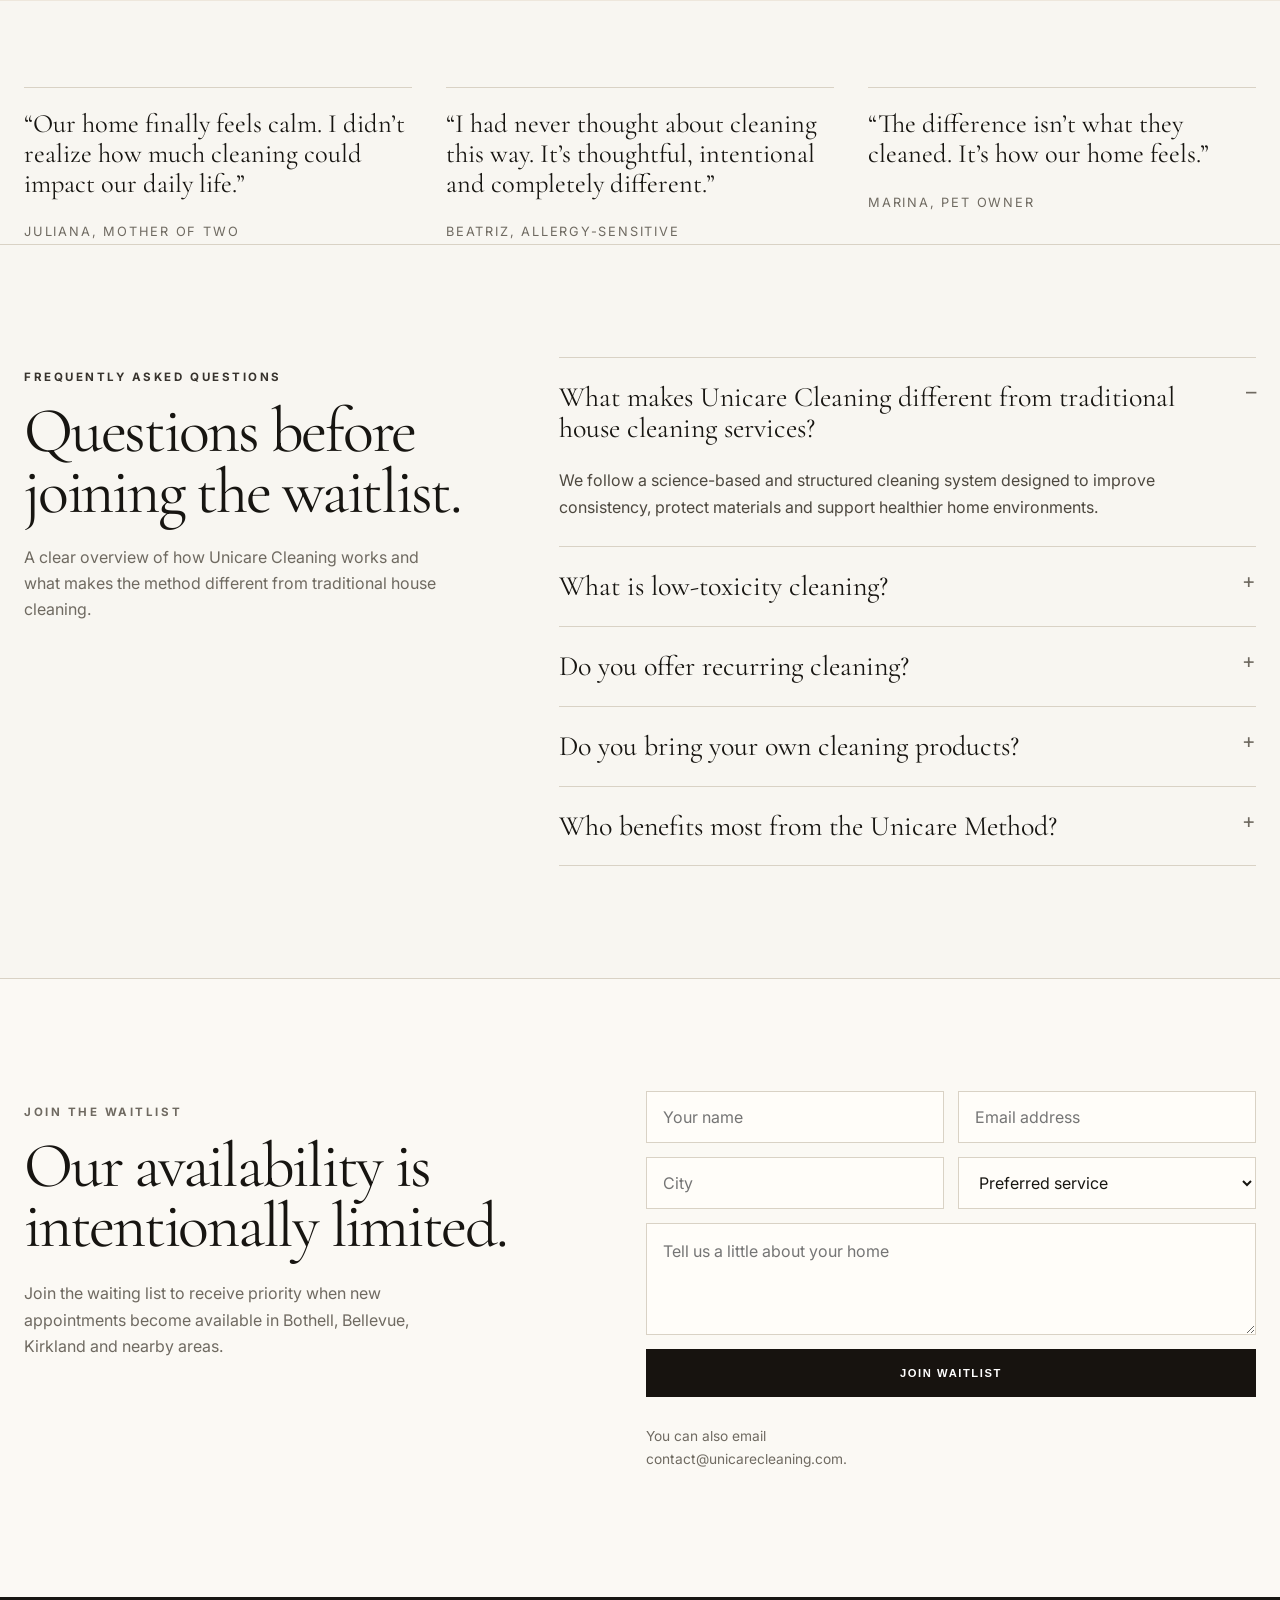
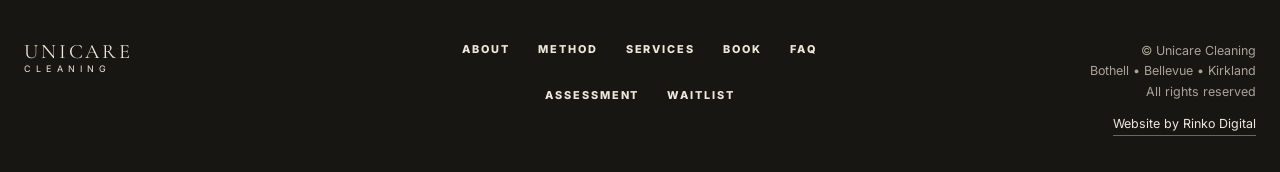
==== commit 8687676e: "Link home assessment from site navigation" ====
--- a/index.html
+++ b/index.html
@@ -115,10 +115,11 @@
       <a href="#services">Services</a>
       <a href="#book">Book</a>
       <a href="#faq">FAQ</a>
+      <a href="assessment.html">Assessment</a>
       <a href="#contact">Contact</a>
     </nav>
     <div class="nav-actions">
-      <a class="btn btn-light" href="#contact">Book Assessment</a>
+      <a class="btn btn-light" href="assessment.html">Start Assessment</a>
       <a class="btn btn-ghost" href="#waitlist">Join Waitlist</a>
     </div>
   </div>
@@ -132,7 +133,7 @@
         <h1 class="serif">Thoughtful cleaning for sensitive homes.</h1>
         <p>Cleaning is more than removing dirt. It's about protecting the environment where life happens.</p>
         <div class="hero-actions">
-          <a class="btn btn-light" href="#contact">Book Assessment</a>
+          <a class="btn btn-light" href="assessment.html">Start Assessment</a>
           <a class="btn btn-ghost" href="#waitlist">Join Waitlist</a>
         </div>
       </div>
@@ -217,7 +218,7 @@
           <div class="service-body">
             <h3>Home Assessment™</h3>
             <p>A personalized evaluation of your home and routines with tailored recommendations for a healthier, easier-to-maintain environment.</p>
-            <a class="text-link" href="#contact">Book assessment →</a>
+            <a class="text-link" href="assessment.html">Start assessment →</a>
           </div>
         </article>
         <article class="service-card">
@@ -361,6 +362,7 @@
       <a href="#services">Services</a>
       <a href="#book">Book</a>
       <a href="#faq">FAQ</a>
+      <a href="assessment.html">Assessment</a>
       <a href="#waitlist">Waitlist</a>
     </nav>
     <div class="footer-small">© Unicare Cleaning<br>Bothell • Bellevue • Kirkland<br>All rights reserved<br><a class="rinko-credit" href="https://rinkodigital.com/" target="_blank" rel="noopener">Website by Rinko Digital</a></div>
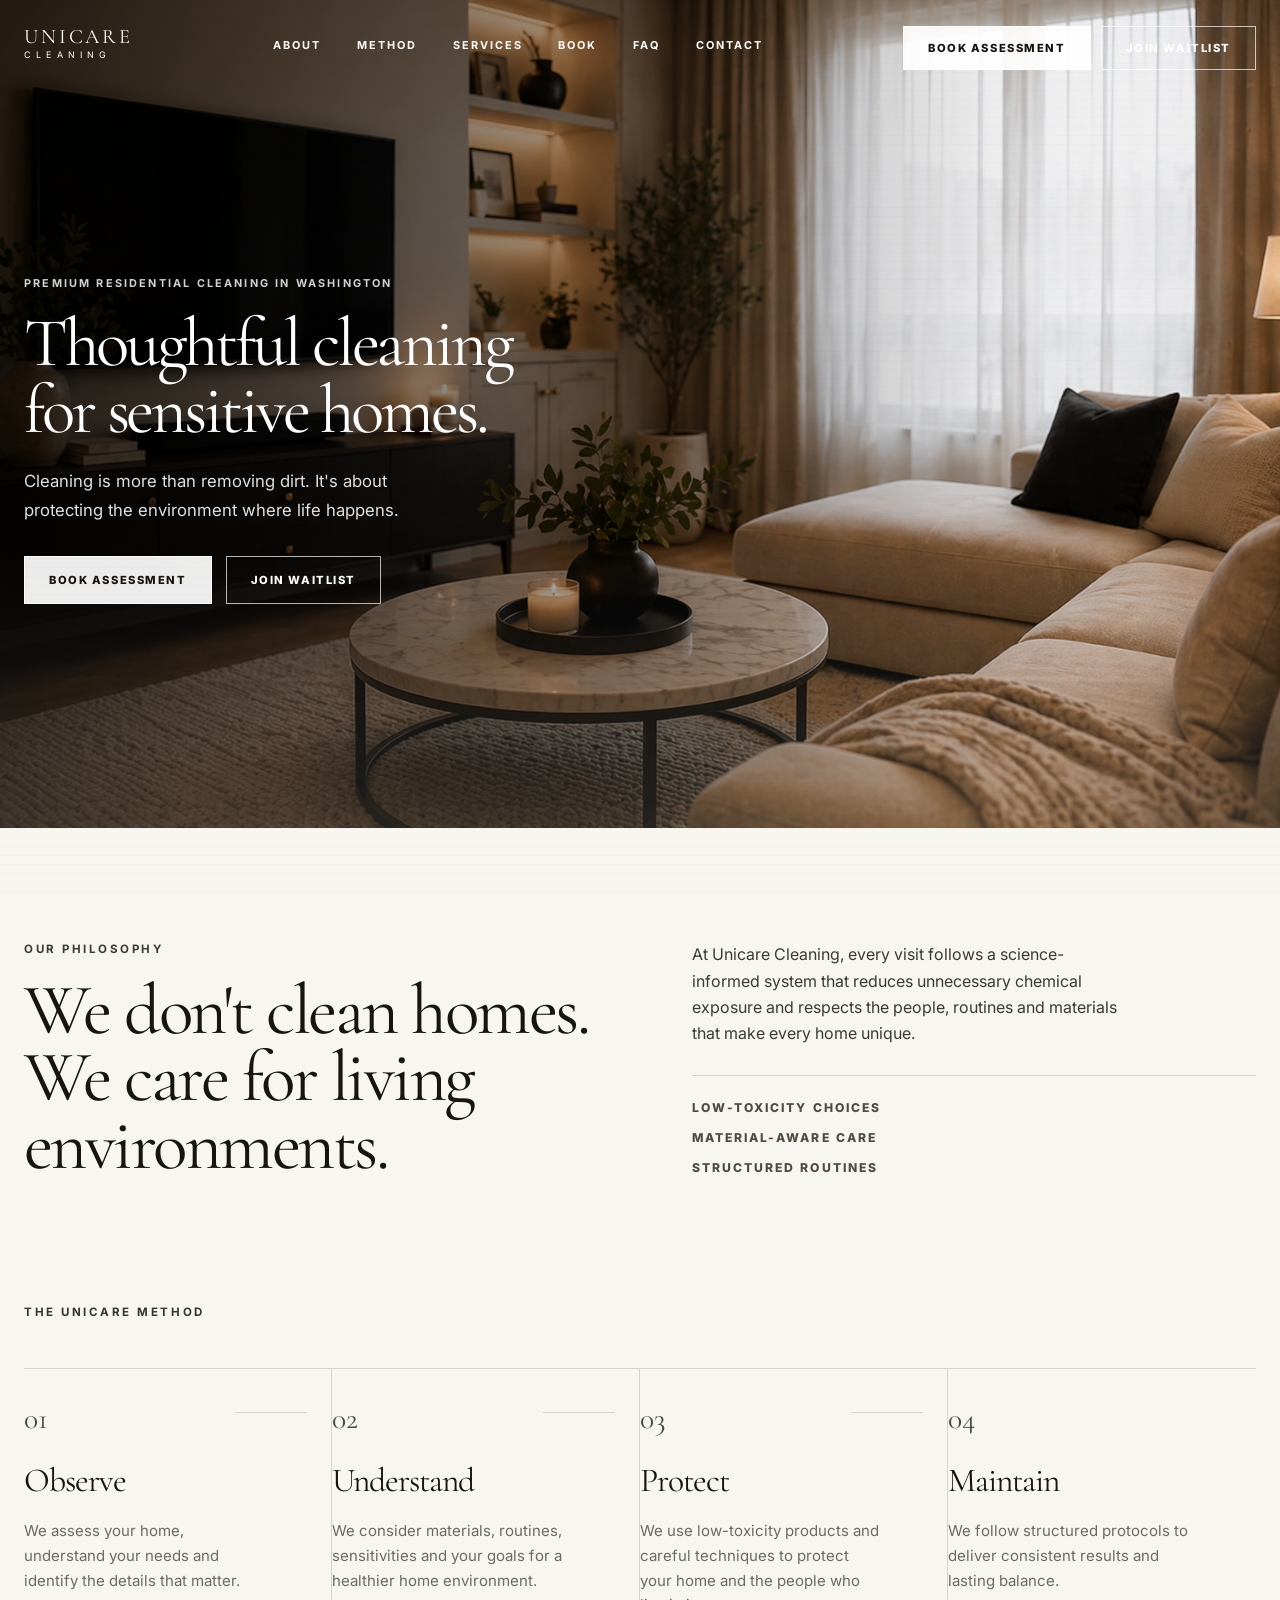
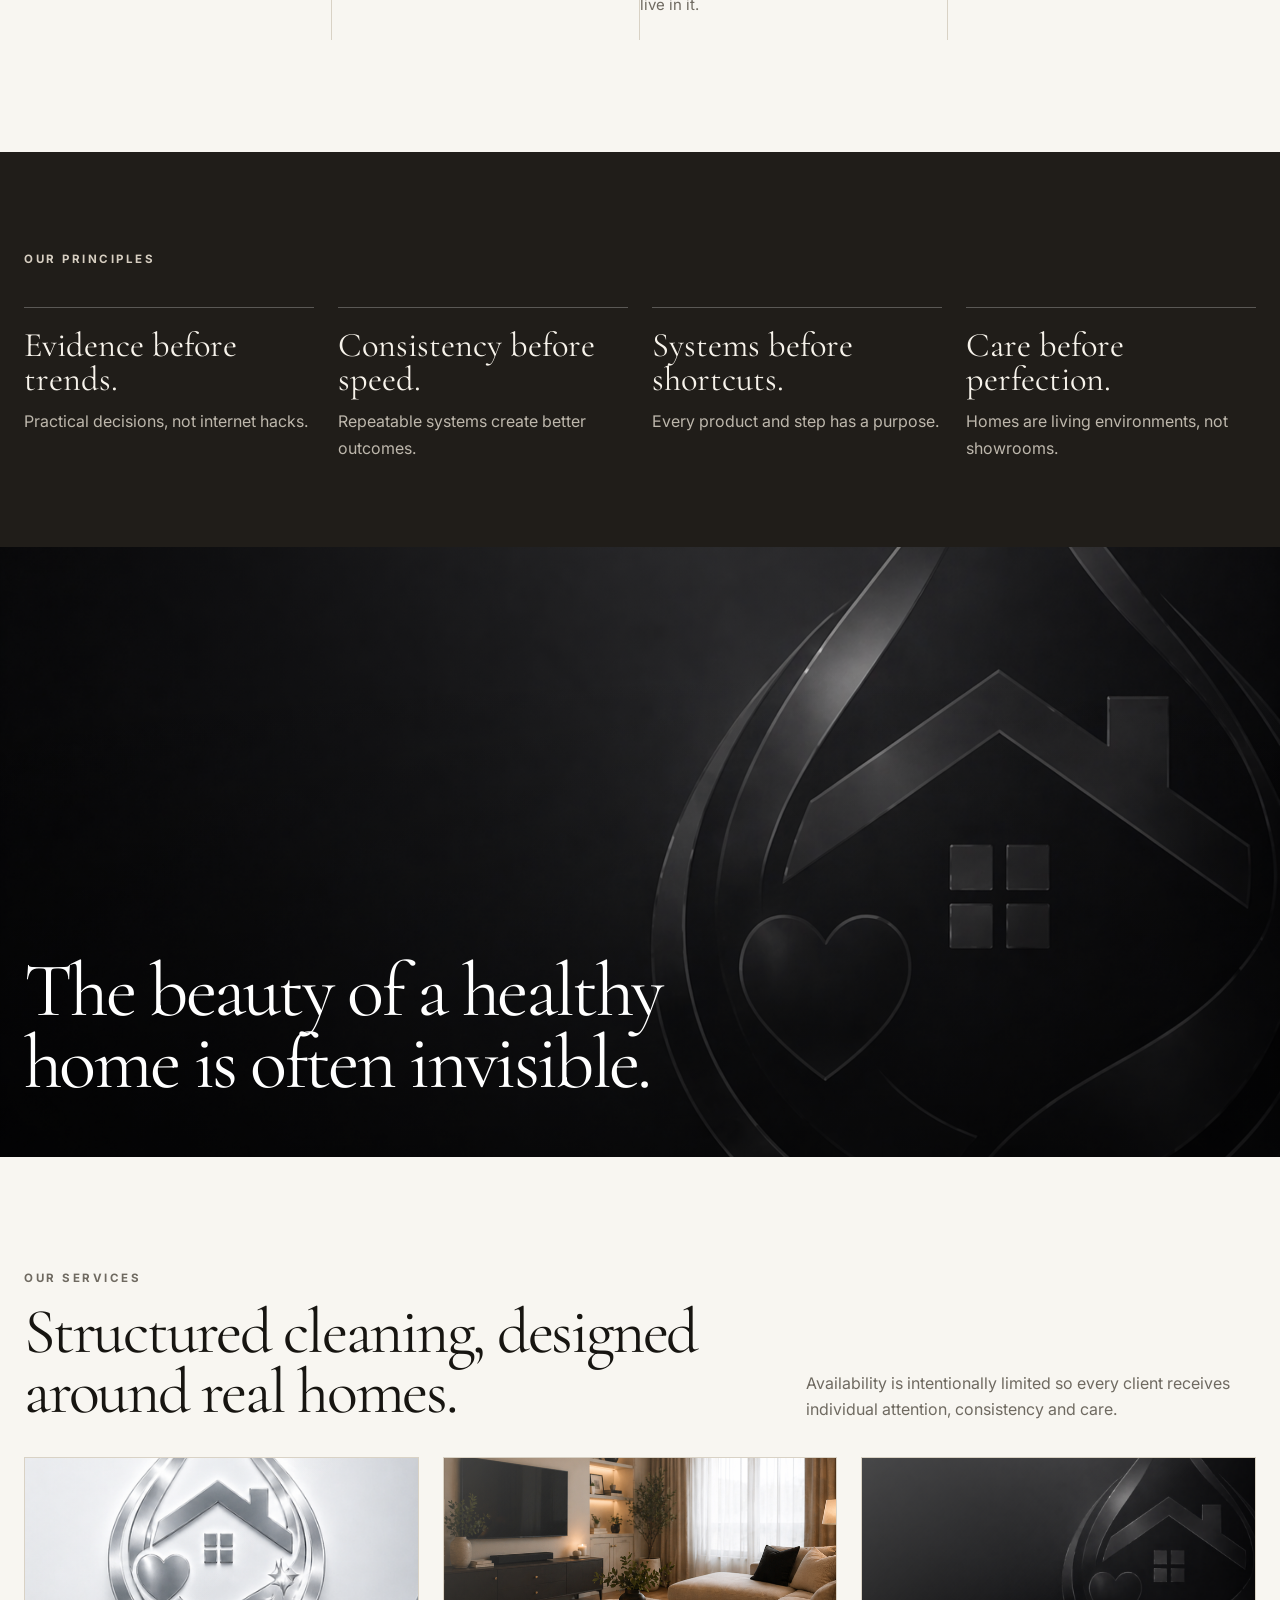
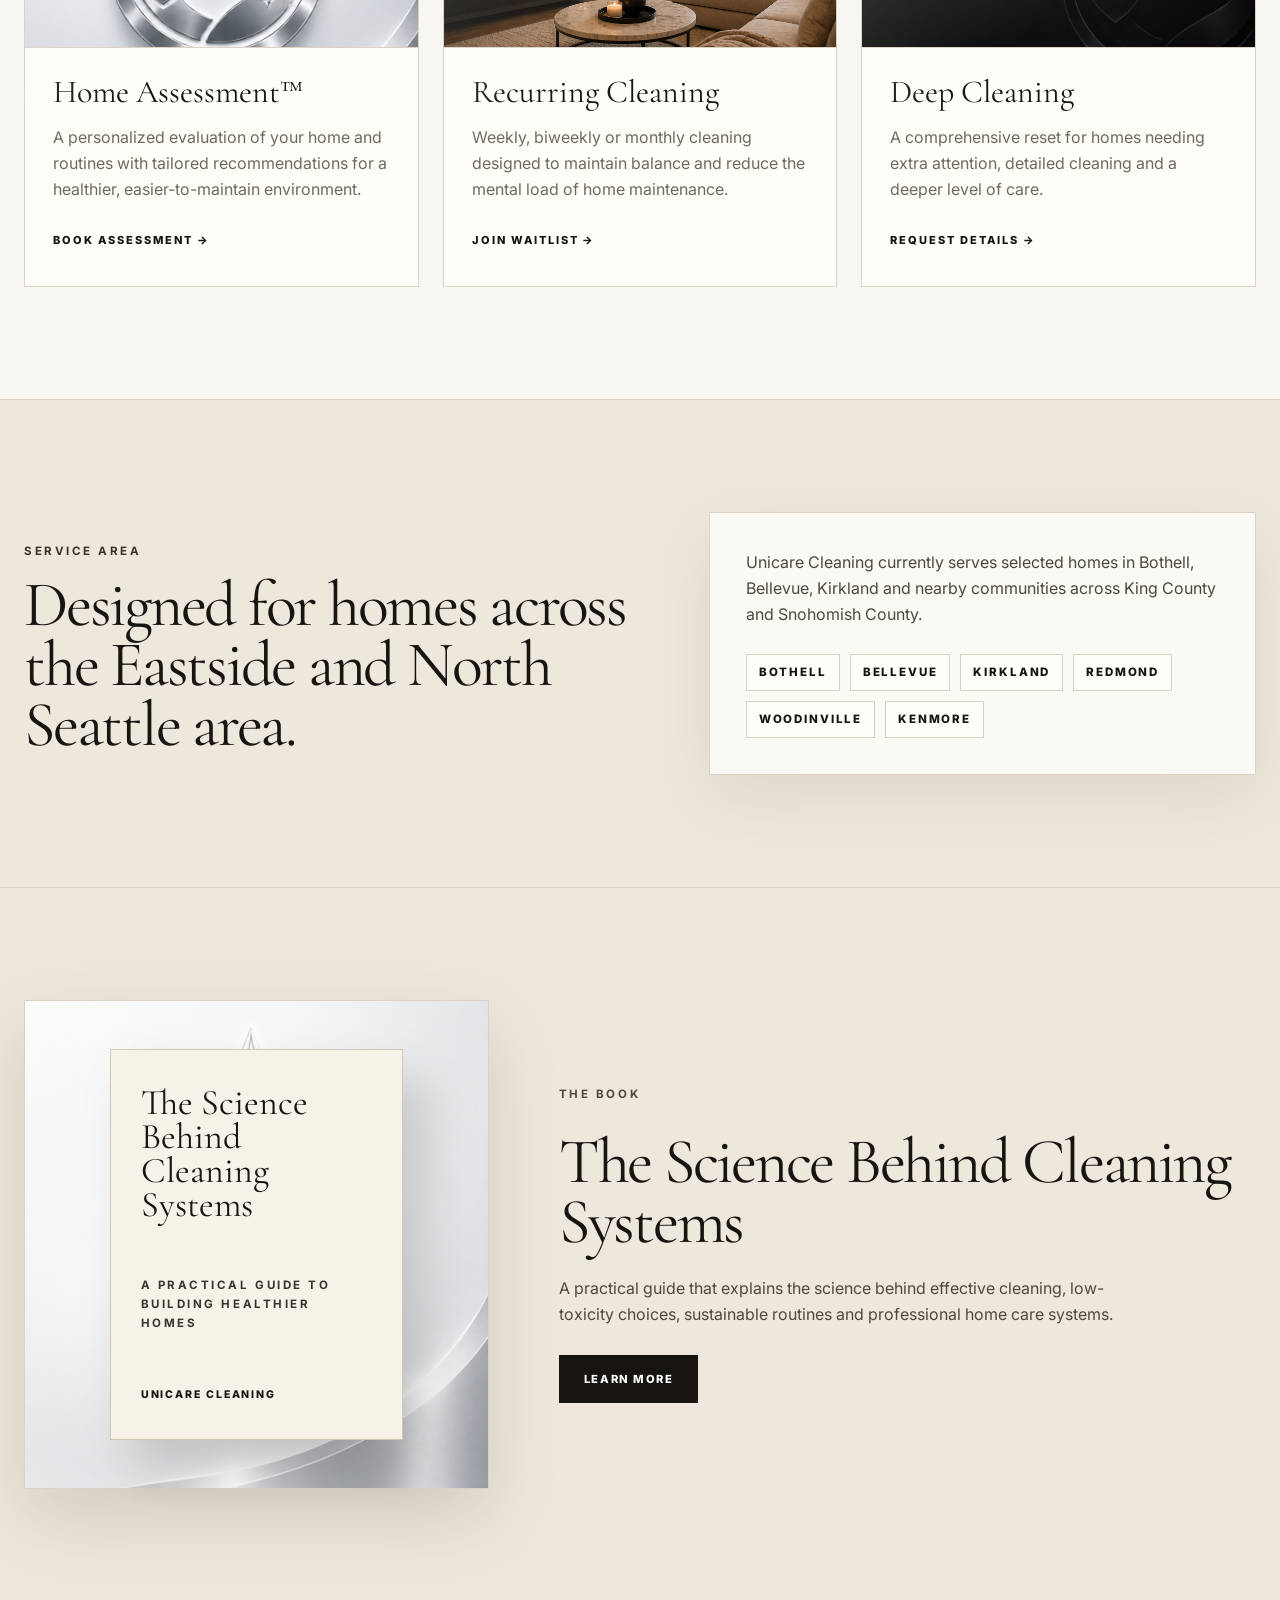
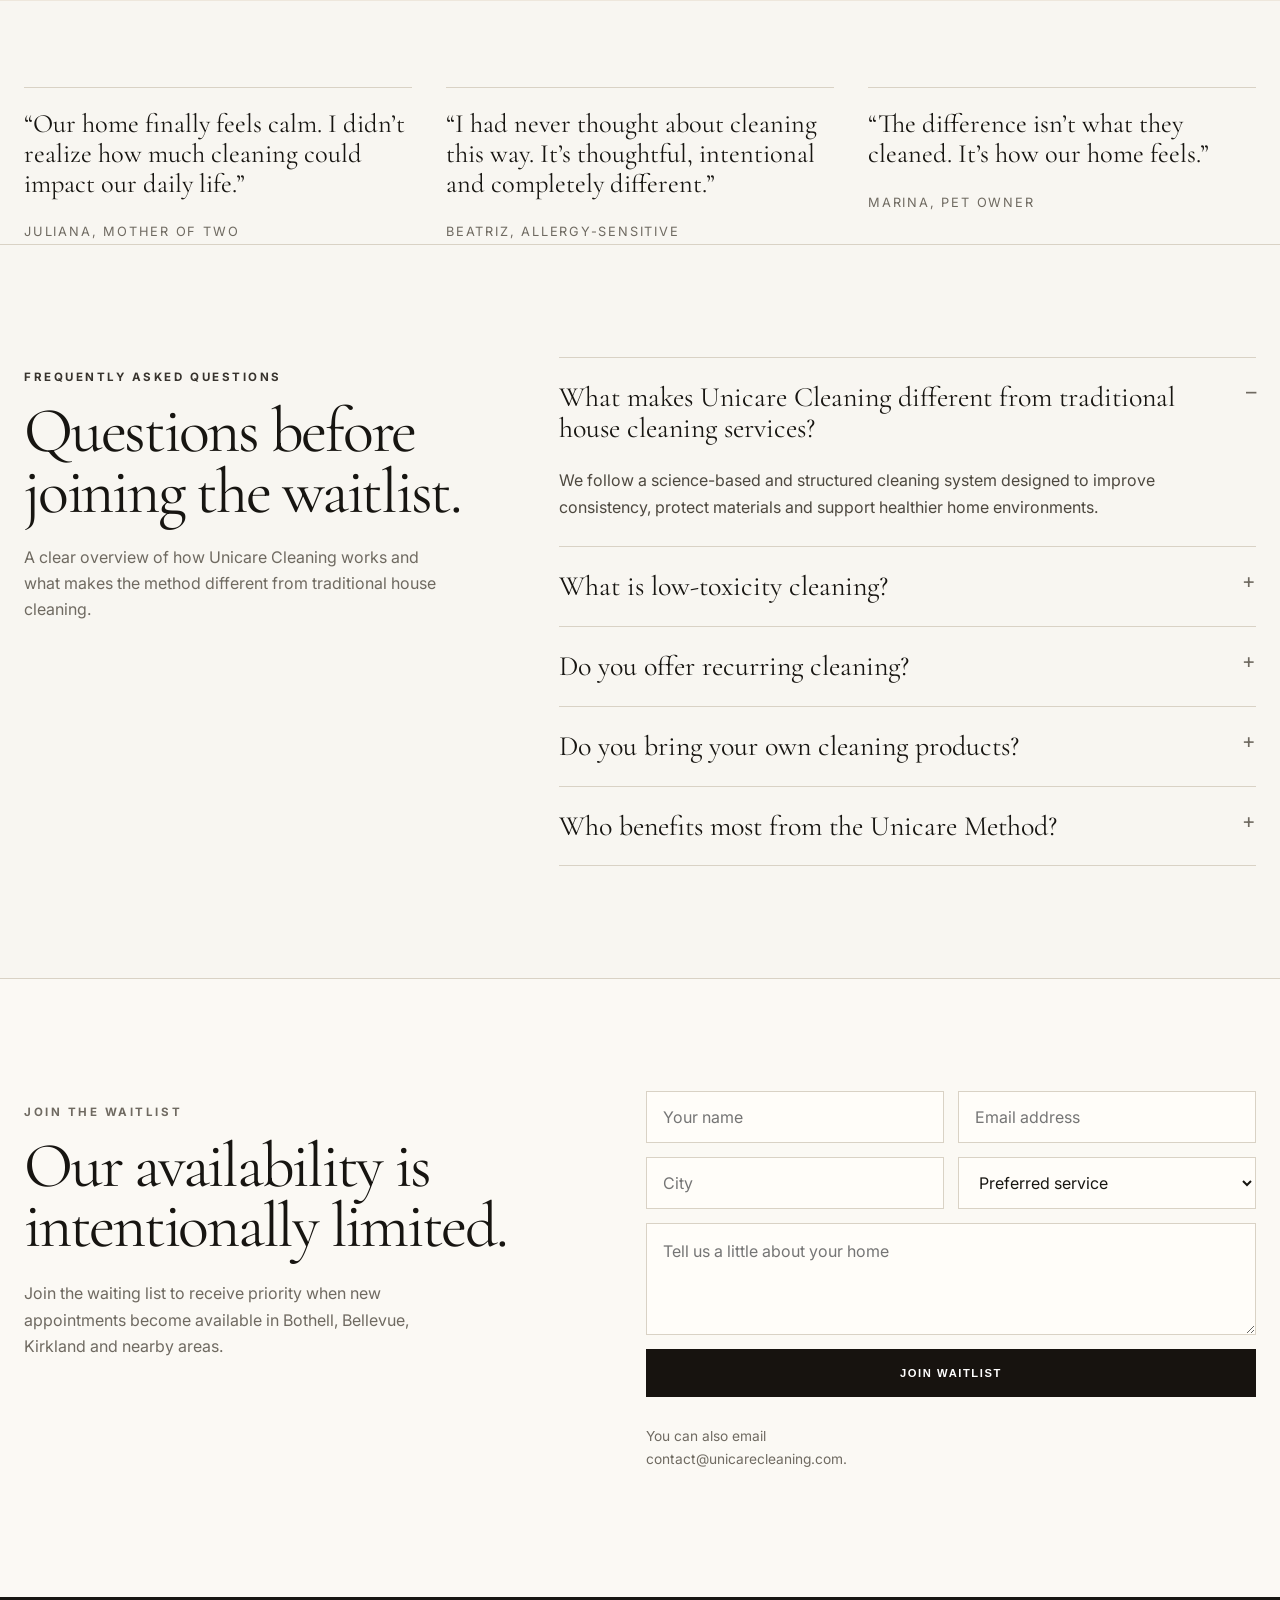
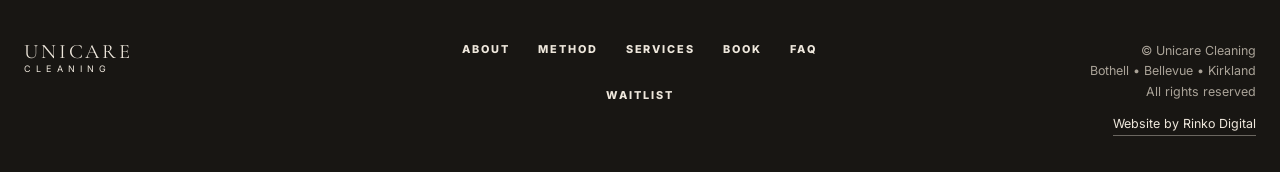
==== commit 6aeab9c3: "Restore inactive site homepage" ====
--- a/index.html
+++ b/index.html
@@ -115,11 +115,10 @@
       <a href="#services">Services</a>
       <a href="#book">Book</a>
       <a href="#faq">FAQ</a>
-      <a href="assessment.html">Assessment</a>
       <a href="#contact">Contact</a>
     </nav>
     <div class="nav-actions">
-      <a class="btn btn-light" href="assessment.html">Start Assessment</a>
+      <a class="btn btn-light" href="#contact">Book Assessment</a>
       <a class="btn btn-ghost" href="#waitlist">Join Waitlist</a>
     </div>
   </div>
@@ -133,7 +132,7 @@
         <h1 class="serif">Thoughtful cleaning for sensitive homes.</h1>
         <p>Cleaning is more than removing dirt. It's about protecting the environment where life happens.</p>
         <div class="hero-actions">
-          <a class="btn btn-light" href="assessment.html">Start Assessment</a>
+          <a class="btn btn-light" href="#contact">Book Assessment</a>
           <a class="btn btn-ghost" href="#waitlist">Join Waitlist</a>
         </div>
       </div>
@@ -218,7 +217,7 @@
           <div class="service-body">
             <h3>Home Assessment™</h3>
             <p>A personalized evaluation of your home and routines with tailored recommendations for a healthier, easier-to-maintain environment.</p>
-            <a class="text-link" href="assessment.html">Start assessment →</a>
+            <a class="text-link" href="#contact">Book assessment →</a>
           </div>
         </article>
         <article class="service-card">
@@ -362,7 +361,6 @@
       <a href="#services">Services</a>
       <a href="#book">Book</a>
       <a href="#faq">FAQ</a>
-      <a href="assessment.html">Assessment</a>
       <a href="#waitlist">Waitlist</a>
     </nav>
     <div class="footer-small">© Unicare Cleaning<br>Bothell • Bellevue • Kirkland<br>All rights reserved<br><a class="rinko-credit" href="https://rinkodigital.com/" target="_blank" rel="noopener">Website by Rinko Digital</a></div>
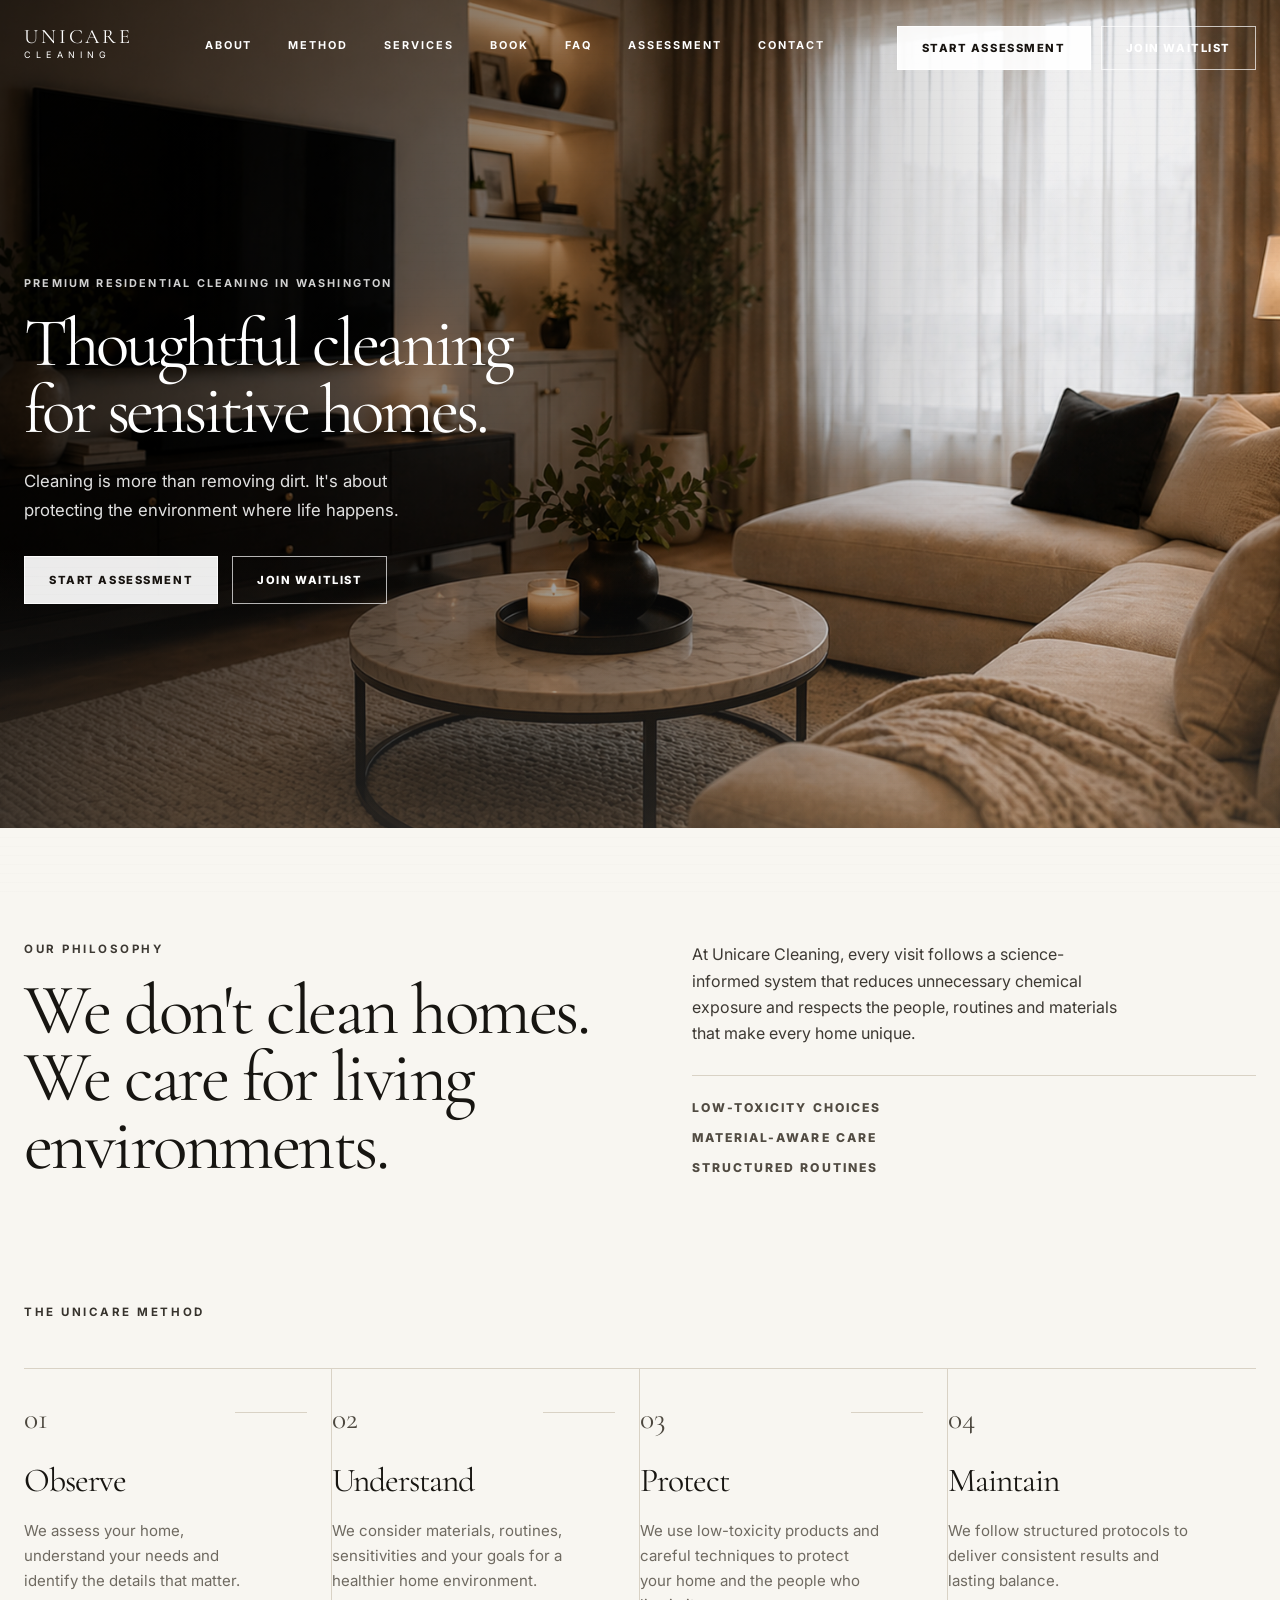
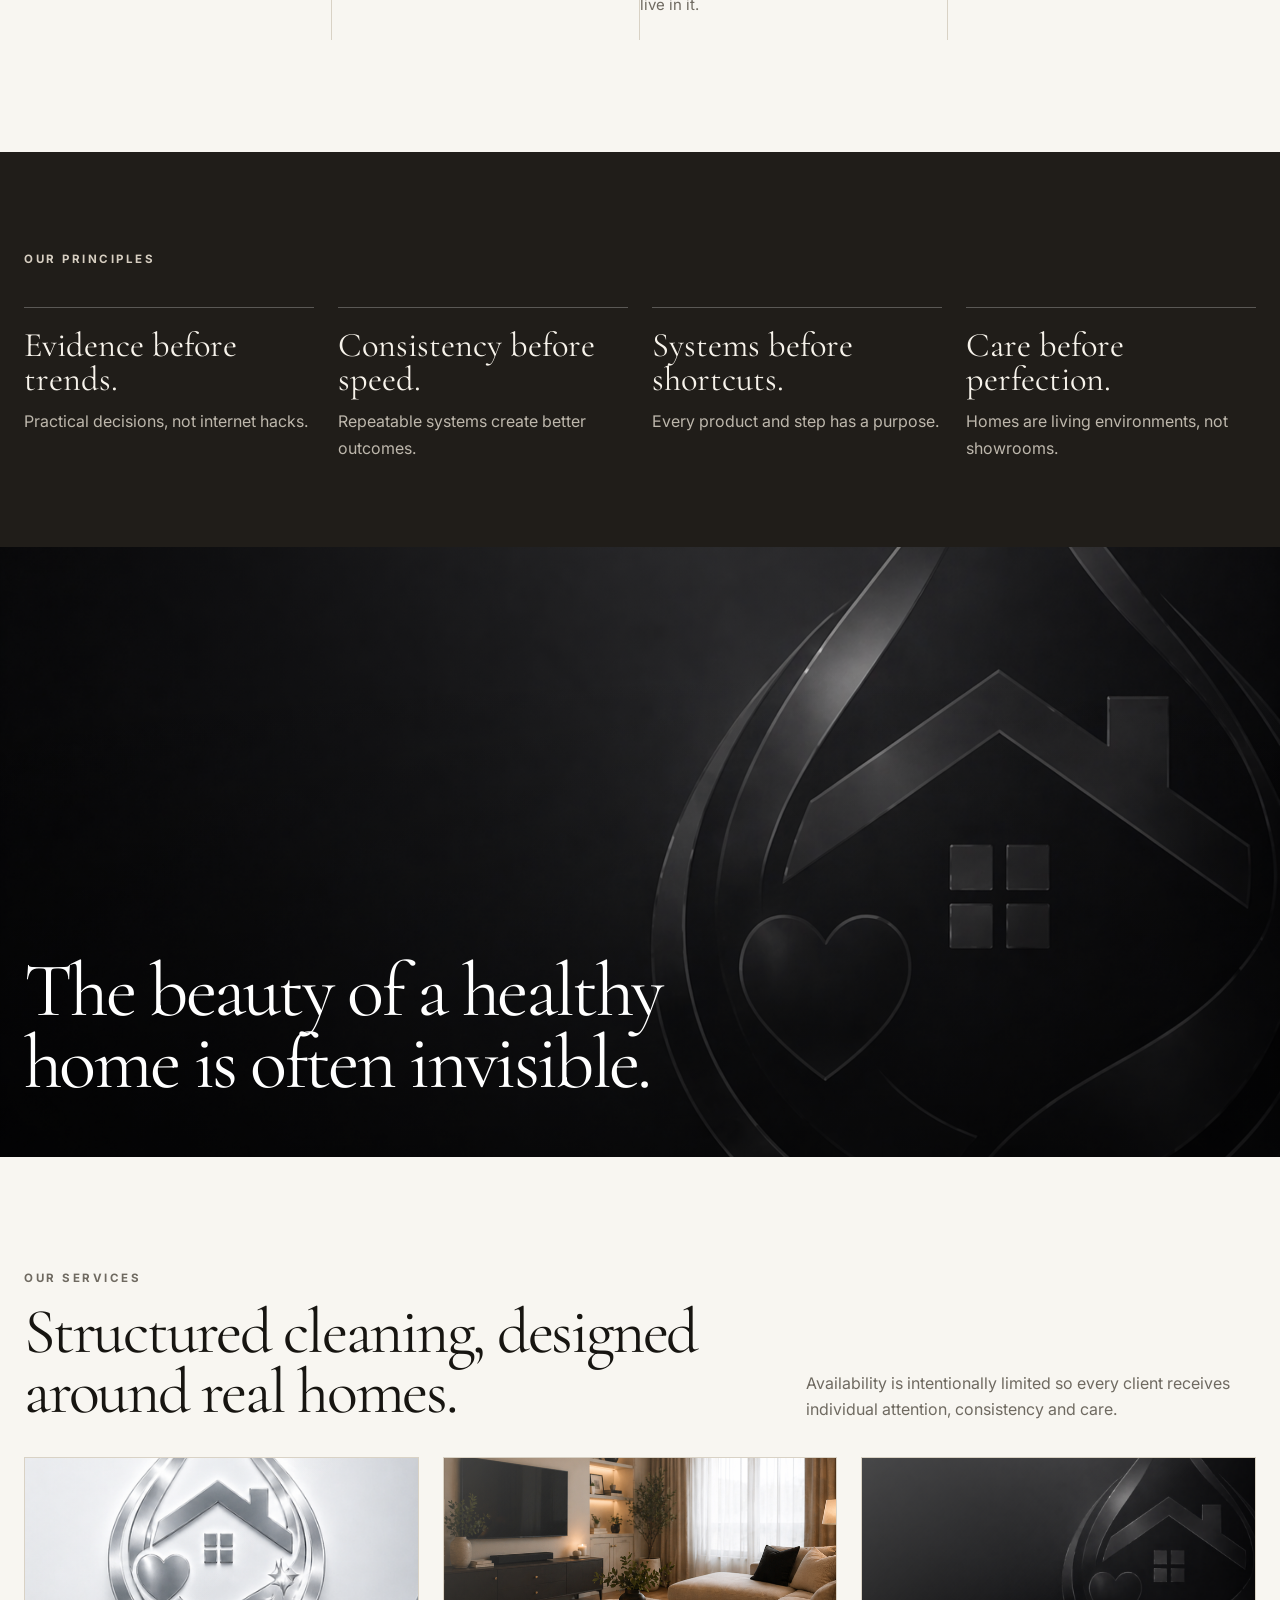
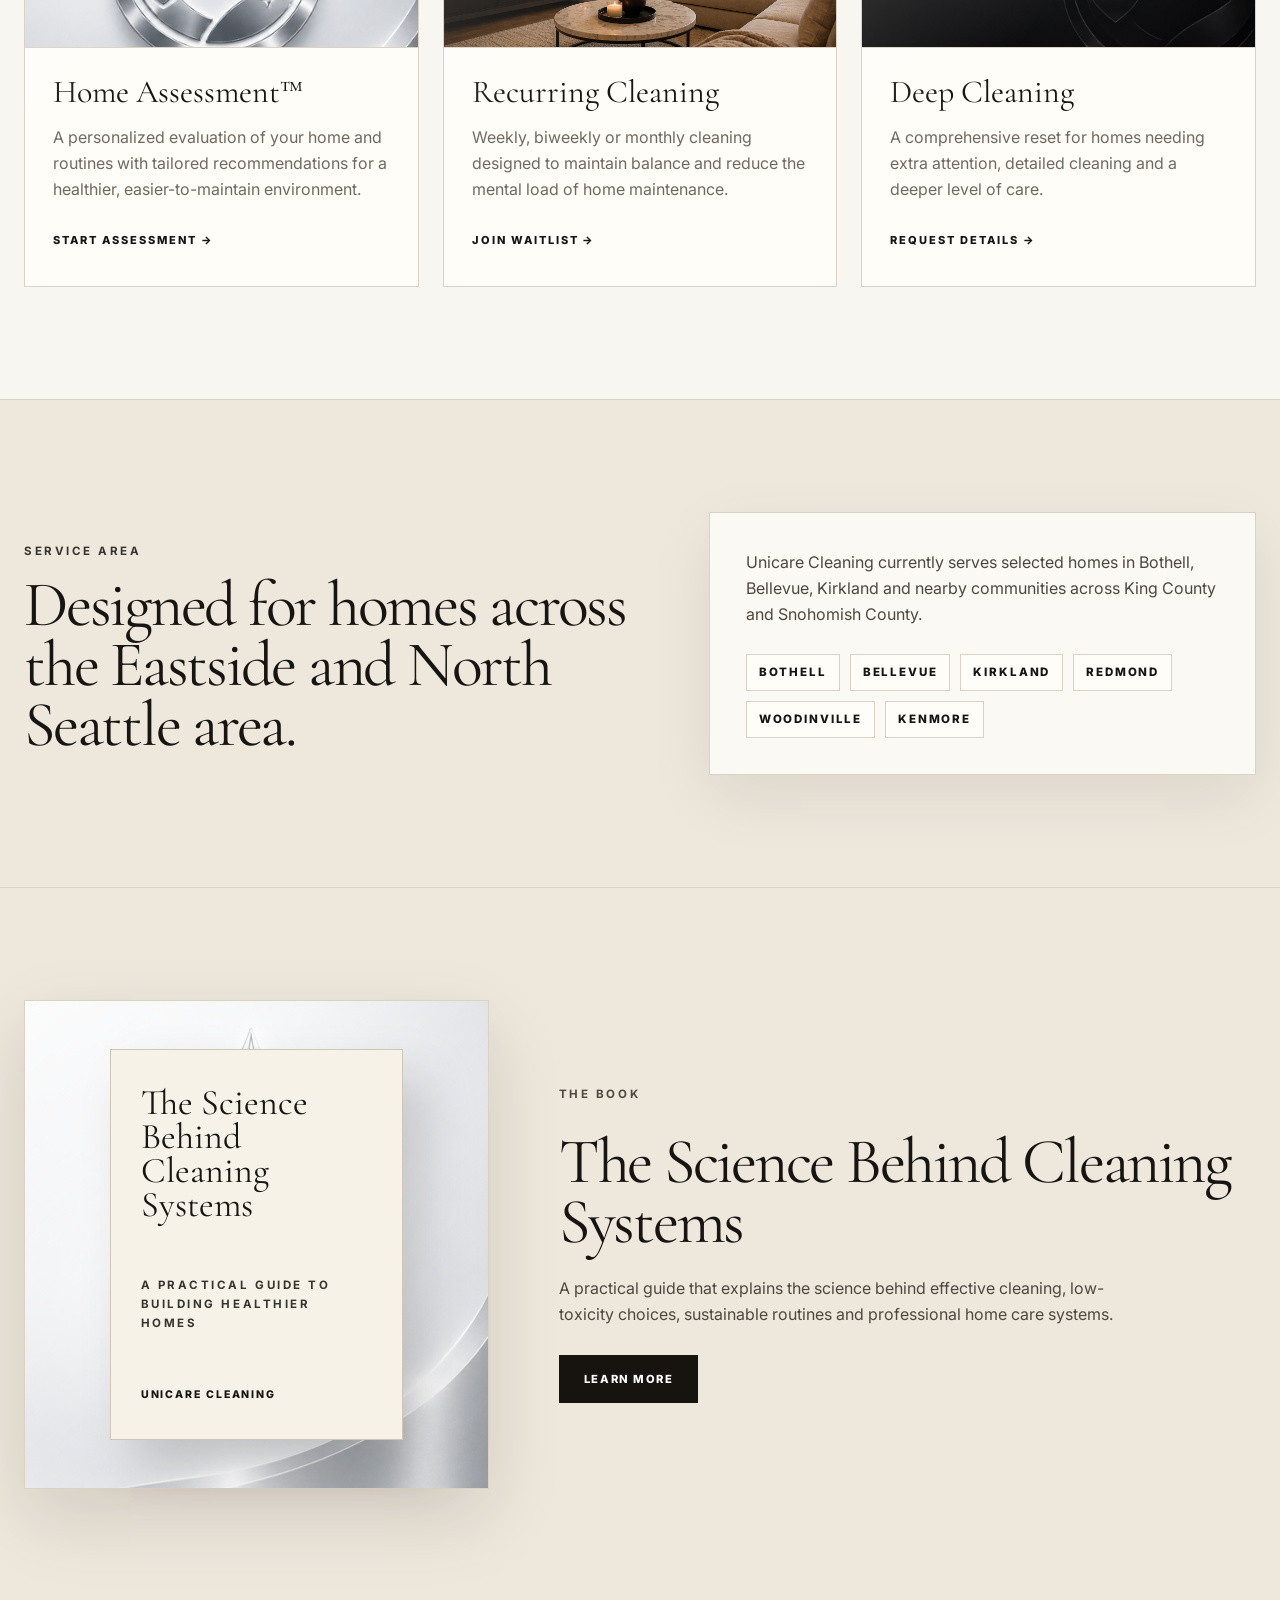
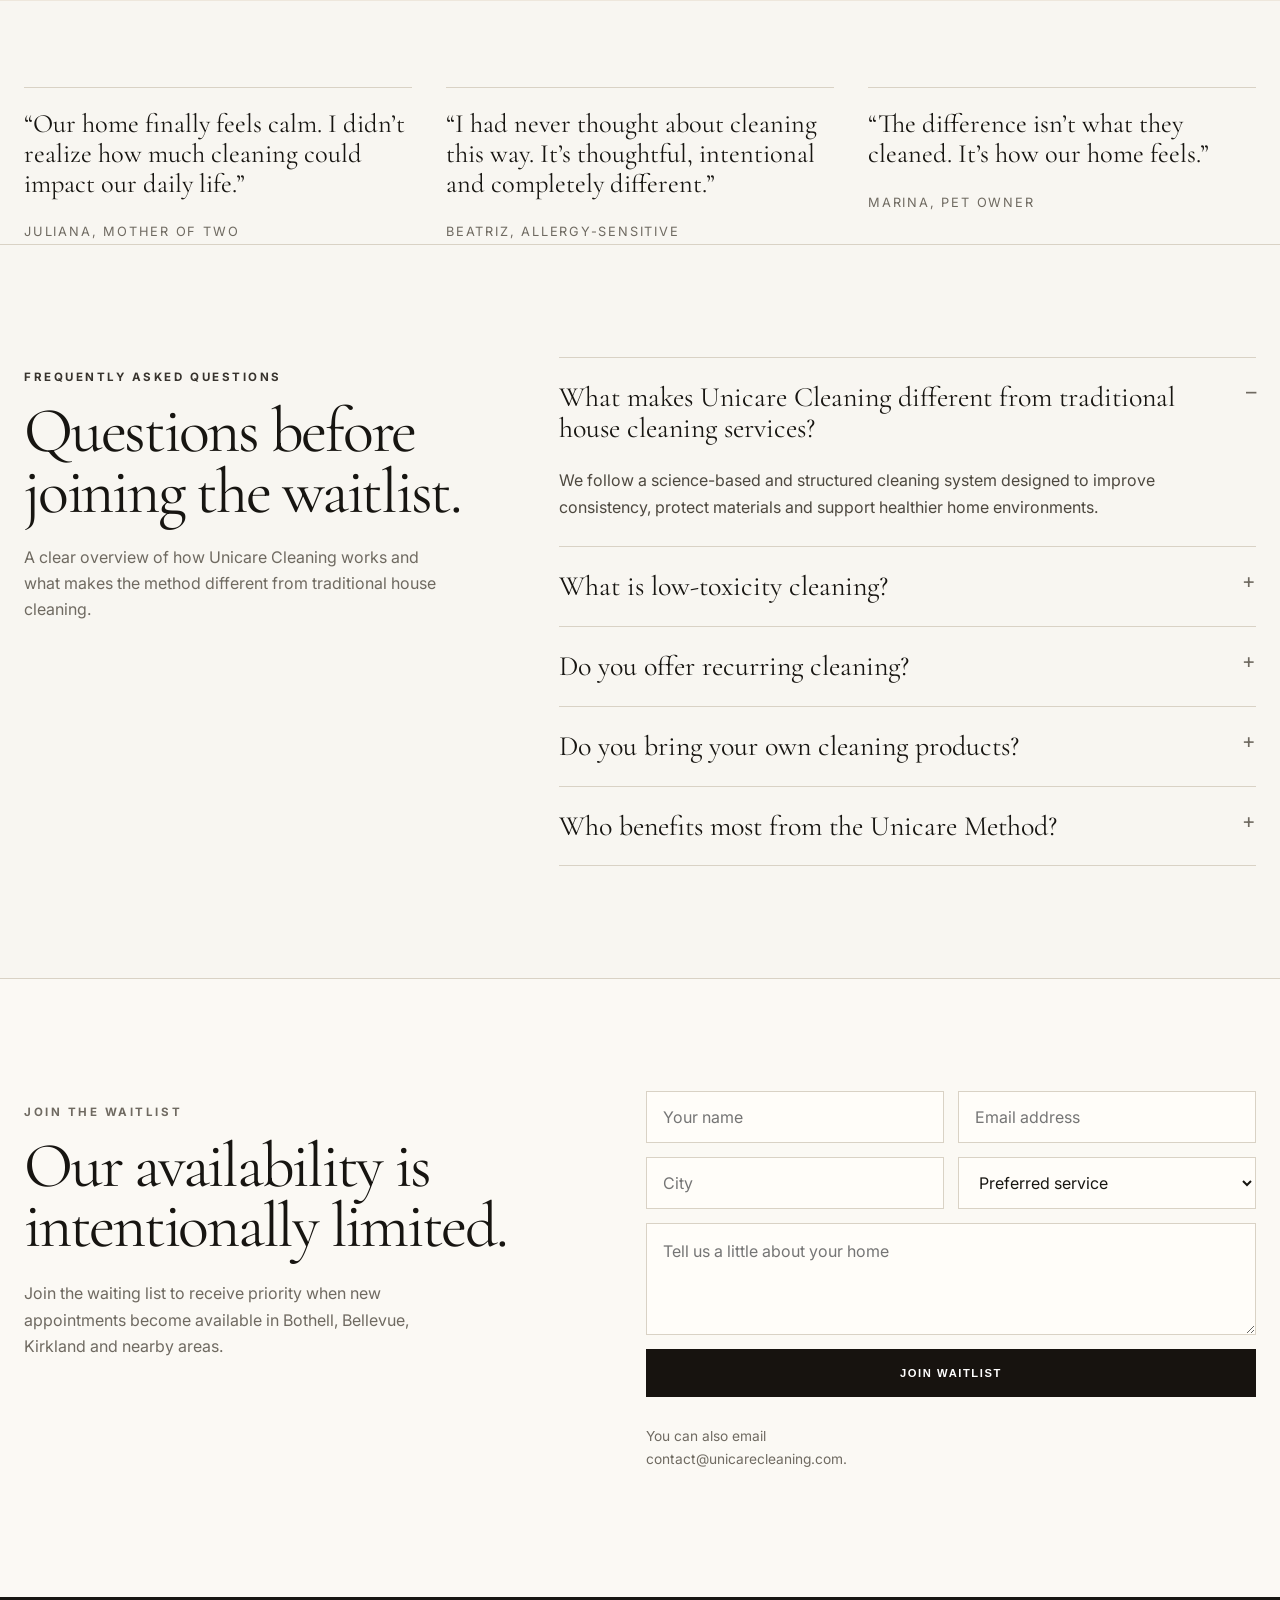
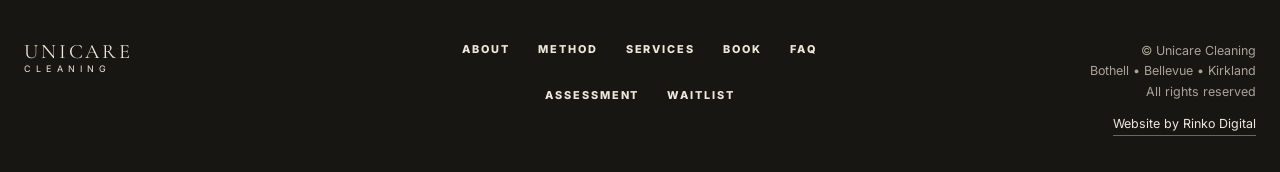
==== commit 55df55bf: "Link home assessment from site navigation" ====
--- a/index.html
+++ b/index.html
@@ -115,10 +115,11 @@
       <a href="#services">Services</a>
       <a href="#book">Book</a>
       <a href="#faq">FAQ</a>
+      <a href="assessment.html">Assessment</a>
       <a href="#contact">Contact</a>
     </nav>
     <div class="nav-actions">
-      <a class="btn btn-light" href="#contact">Book Assessment</a>
+      <a class="btn btn-light" href="assessment.html">Start Assessment</a>
       <a class="btn btn-ghost" href="#waitlist">Join Waitlist</a>
     </div>
   </div>
@@ -132,7 +133,7 @@
         <h1 class="serif">Thoughtful cleaning for sensitive homes.</h1>
         <p>Cleaning is more than removing dirt. It's about protecting the environment where life happens.</p>
         <div class="hero-actions">
-          <a class="btn btn-light" href="#contact">Book Assessment</a>
+          <a class="btn btn-light" href="assessment.html">Start Assessment</a>
           <a class="btn btn-ghost" href="#waitlist">Join Waitlist</a>
         </div>
       </div>
@@ -217,7 +218,7 @@
           <div class="service-body">
             <h3>Home Assessment™</h3>
             <p>A personalized evaluation of your home and routines with tailored recommendations for a healthier, easier-to-maintain environment.</p>
-            <a class="text-link" href="#contact">Book assessment →</a>
+            <a class="text-link" href="assessment.html">Start assessment →</a>
           </div>
         </article>
         <article class="service-card">
@@ -361,6 +362,7 @@
       <a href="#services">Services</a>
       <a href="#book">Book</a>
       <a href="#faq">FAQ</a>
+      <a href="assessment.html">Assessment</a>
       <a href="#waitlist">Waitlist</a>
     </nav>
     <div class="footer-small">© Unicare Cleaning<br>Bothell • Bellevue • Kirkland<br>All rights reserved<br><a class="rinko-credit" href="https://rinkodigital.com/" target="_blank" rel="noopener">Website by Rinko Digital</a></div>
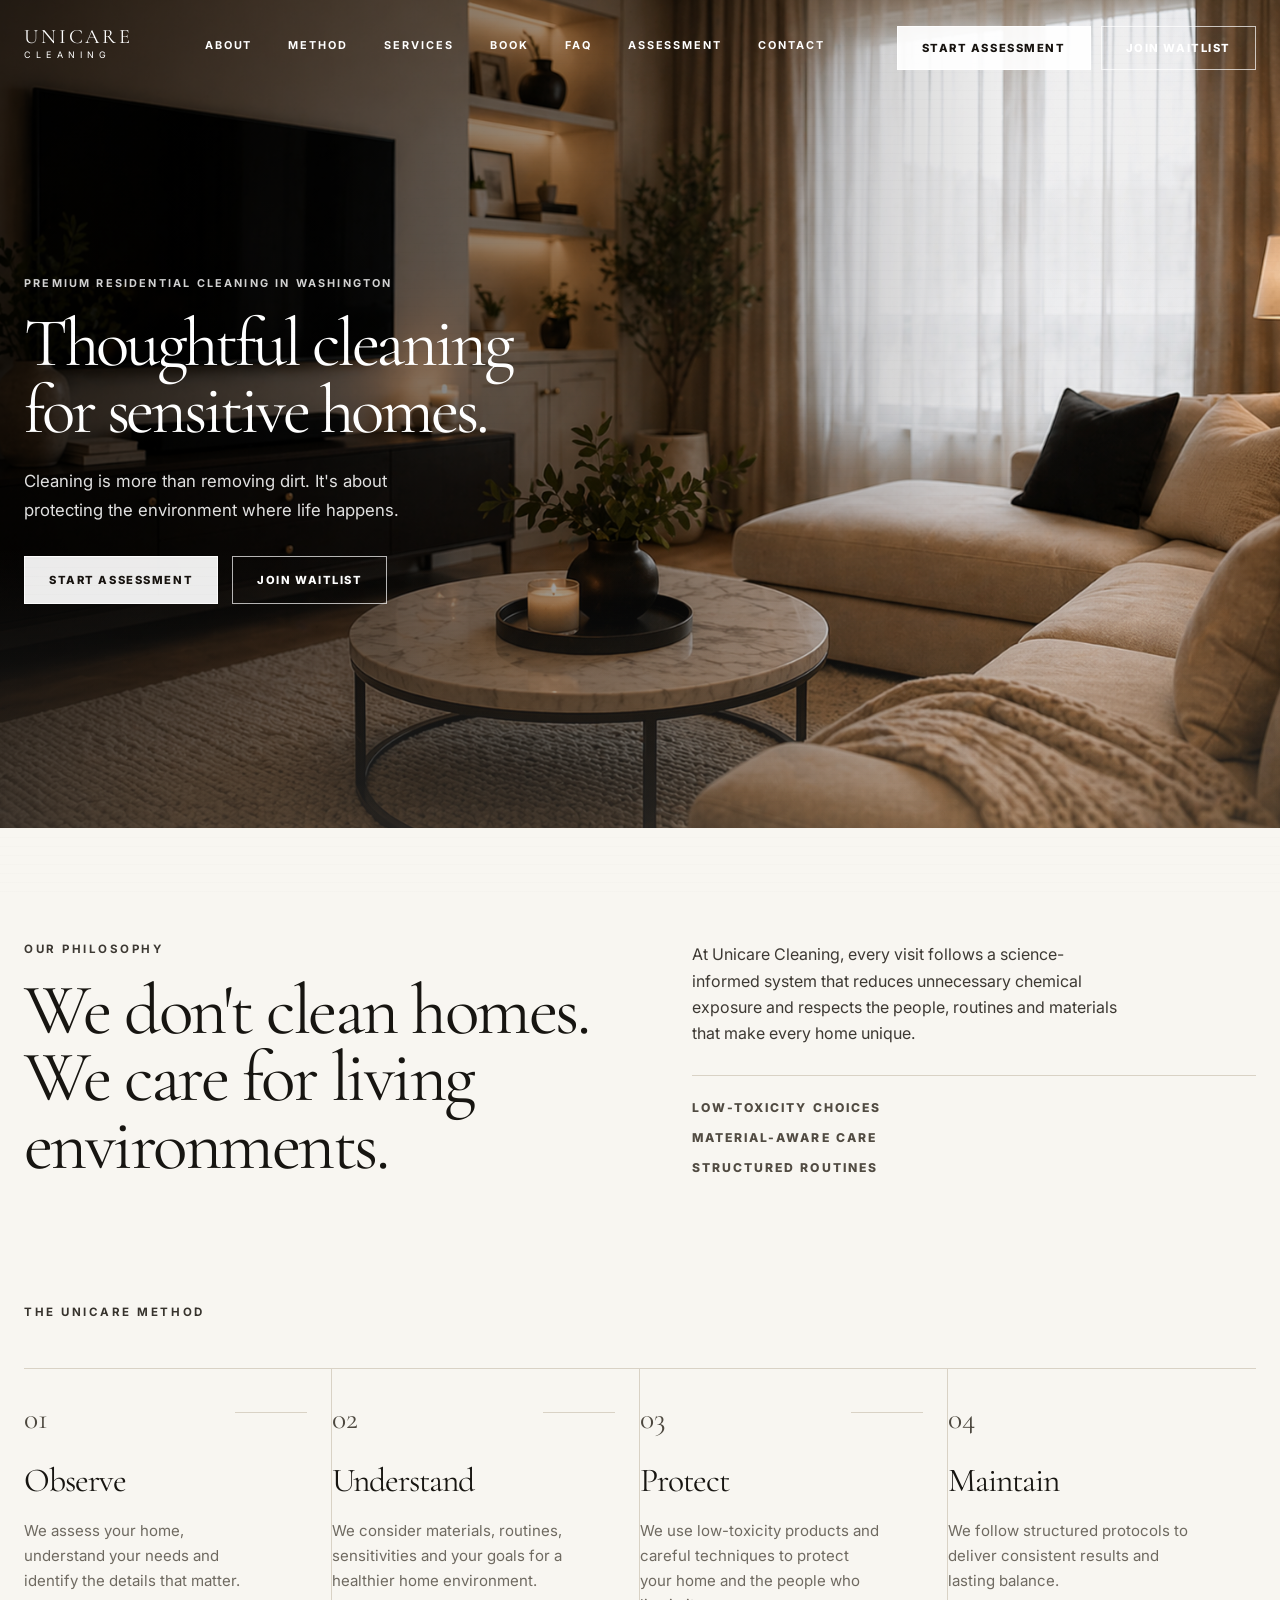
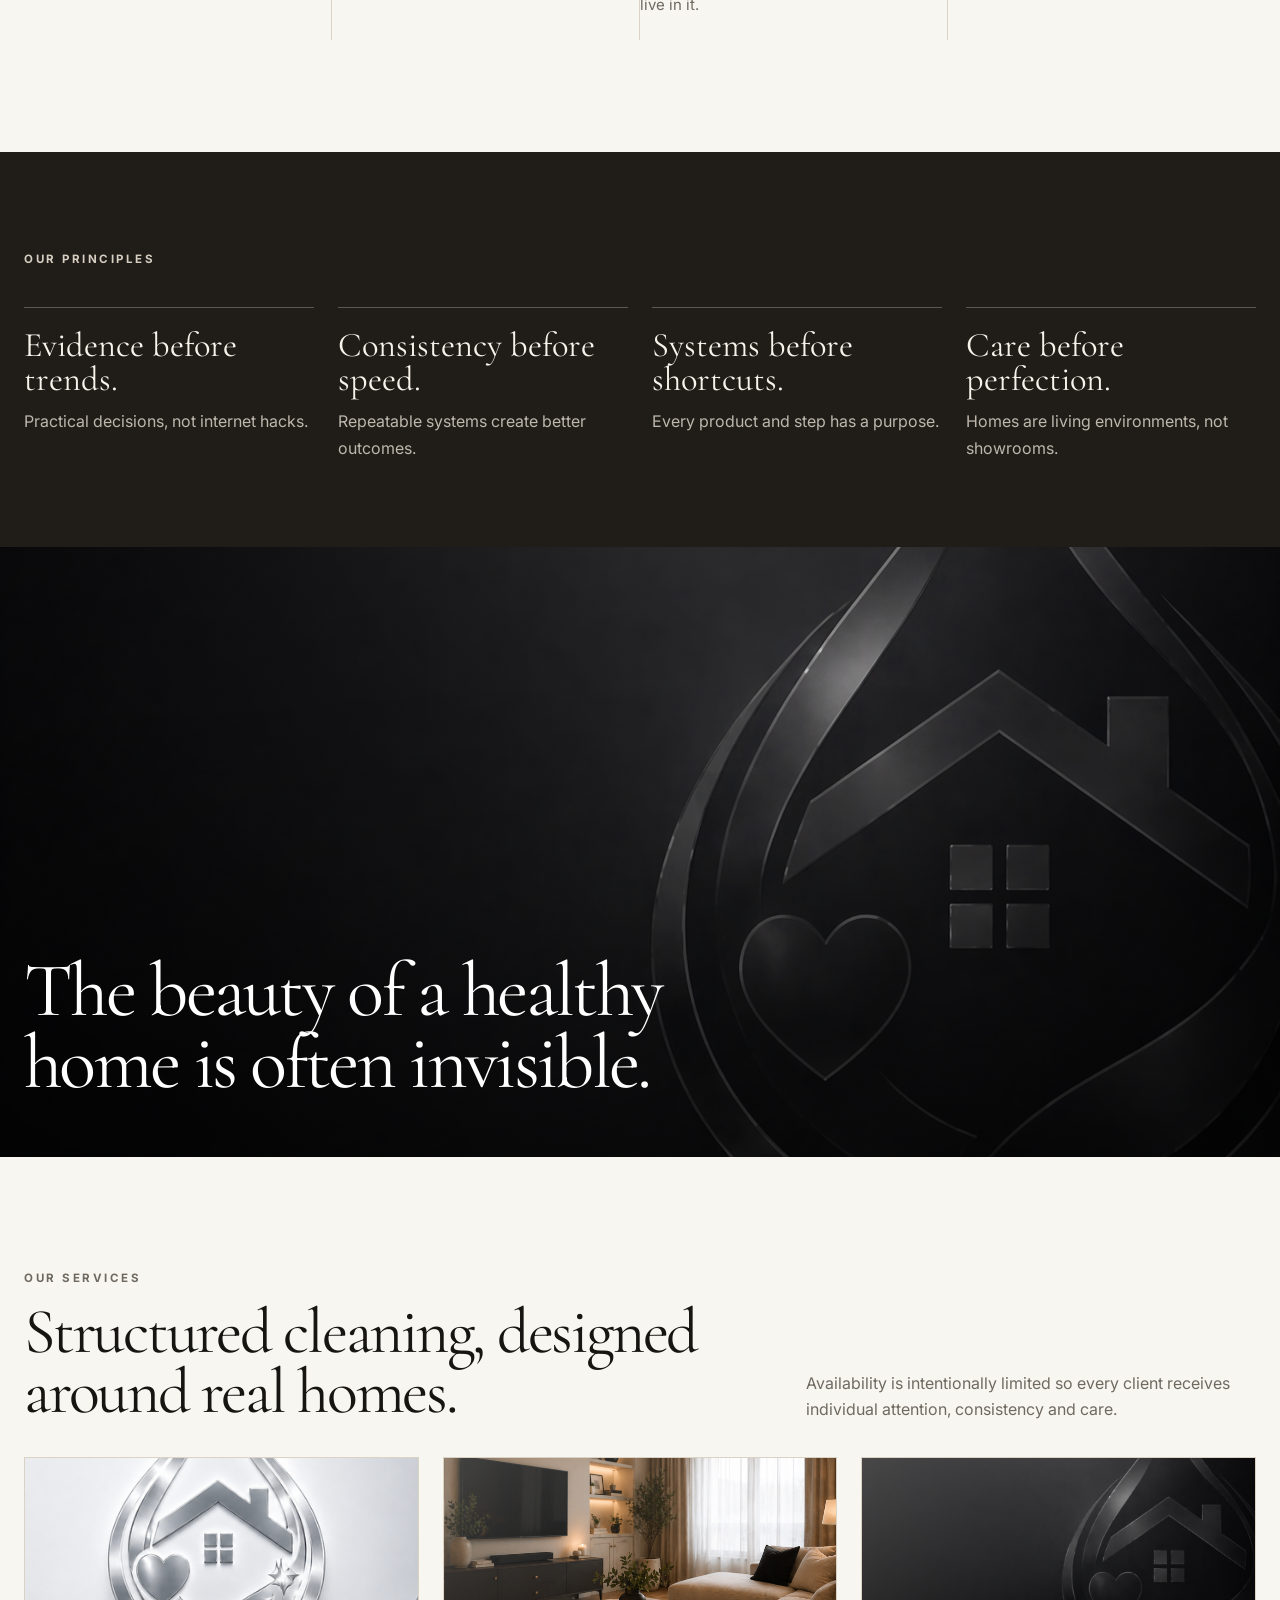
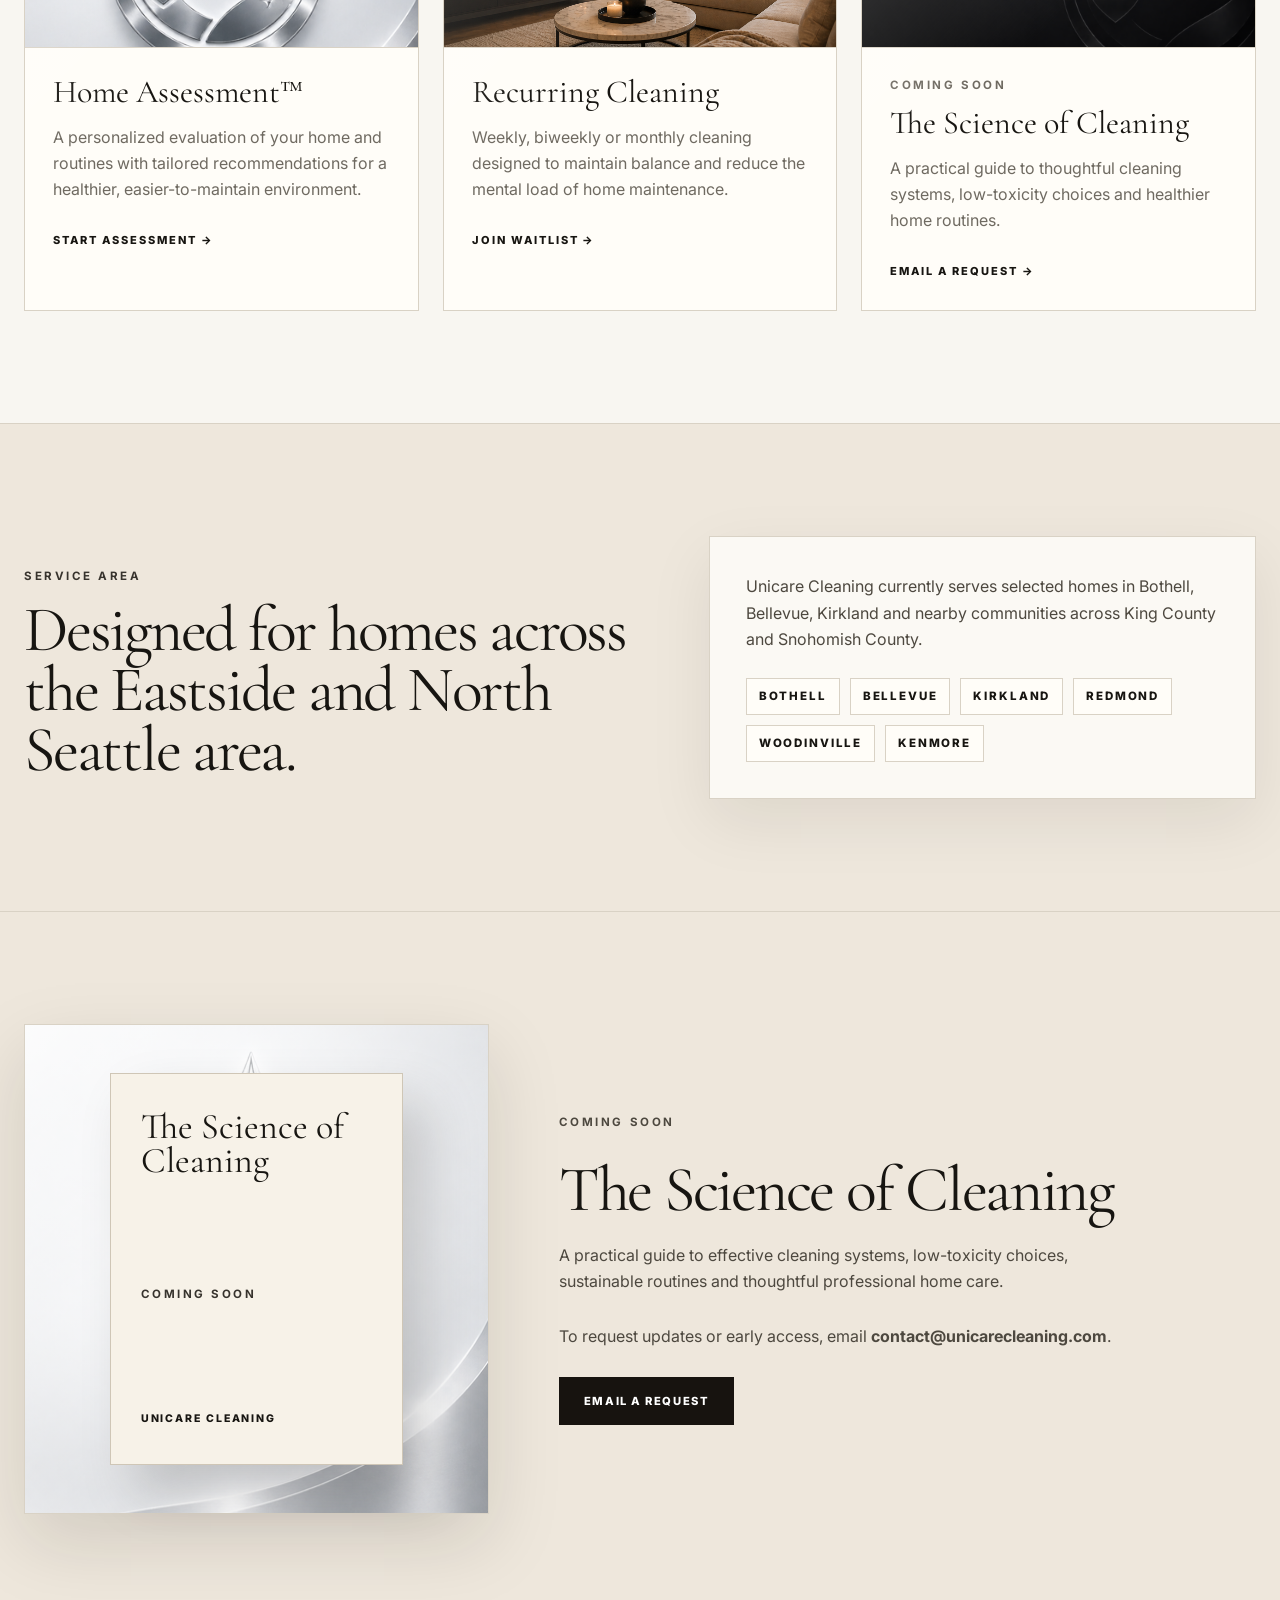
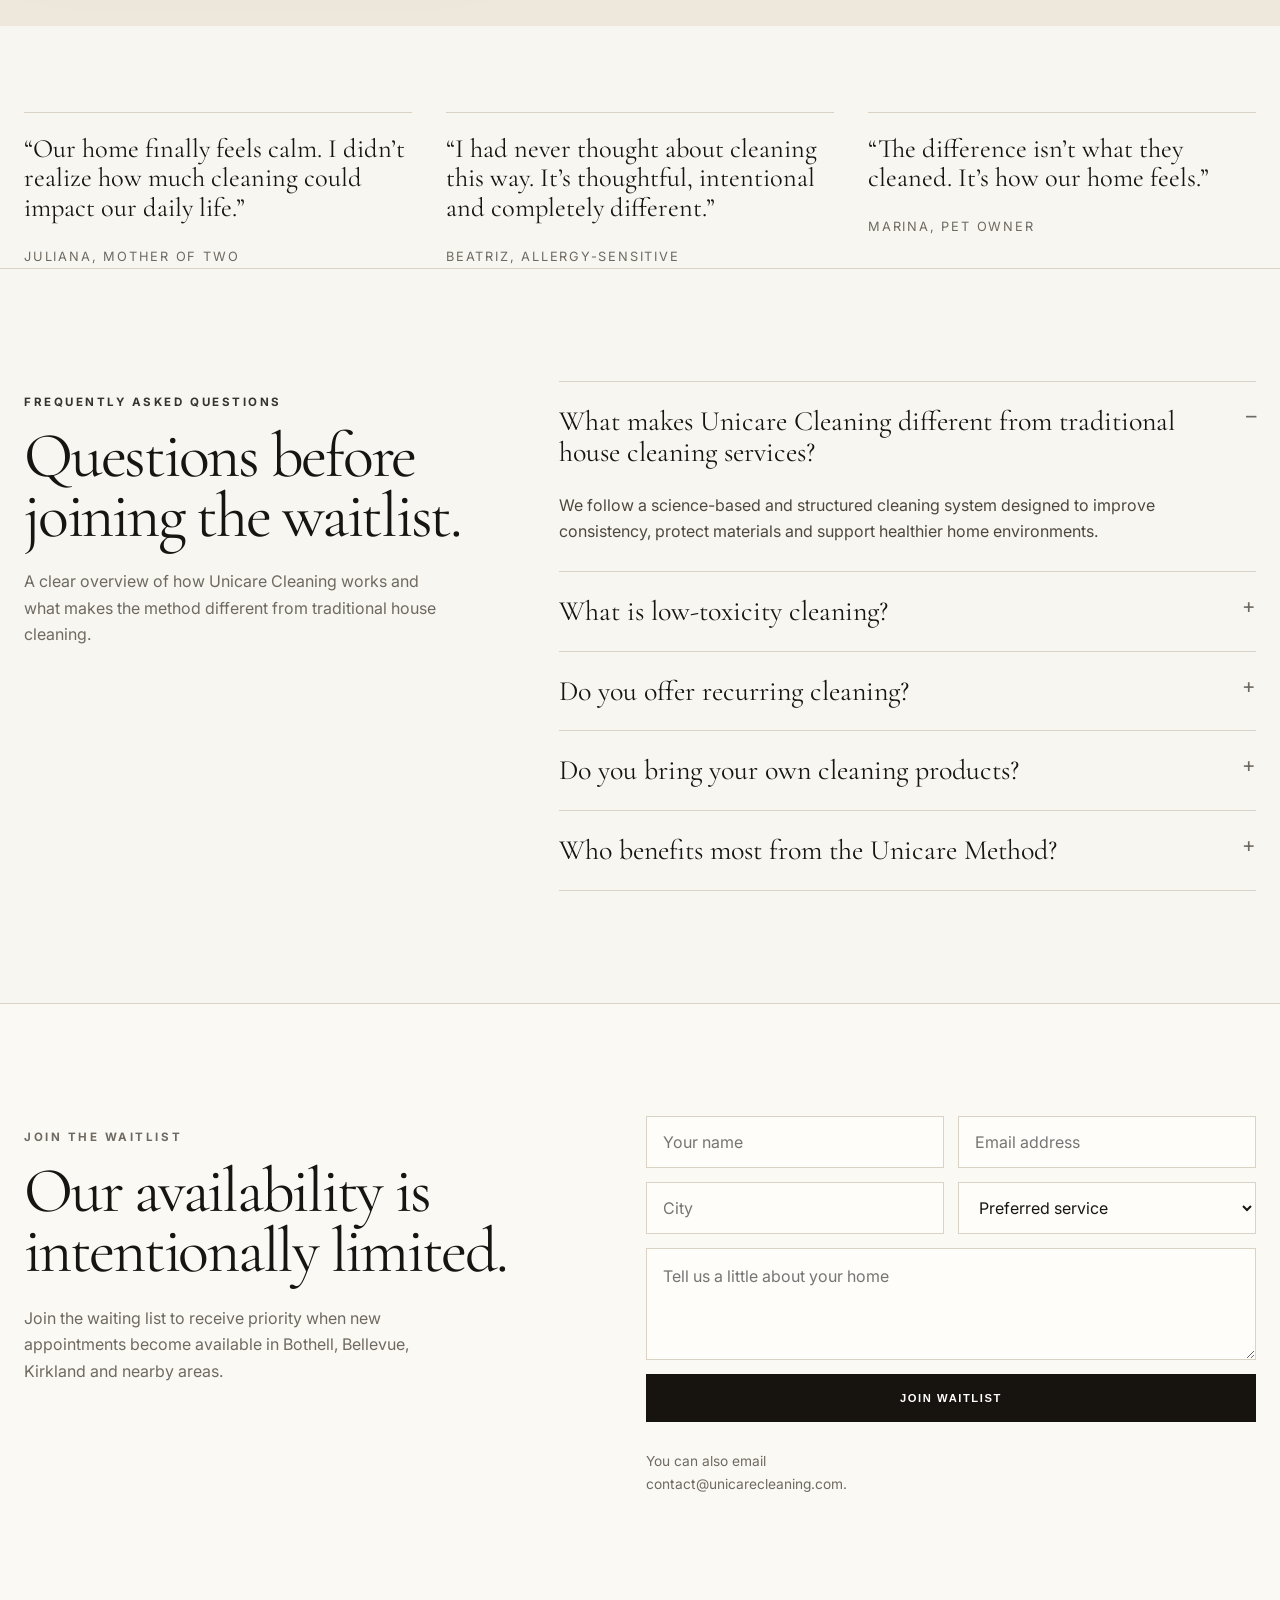
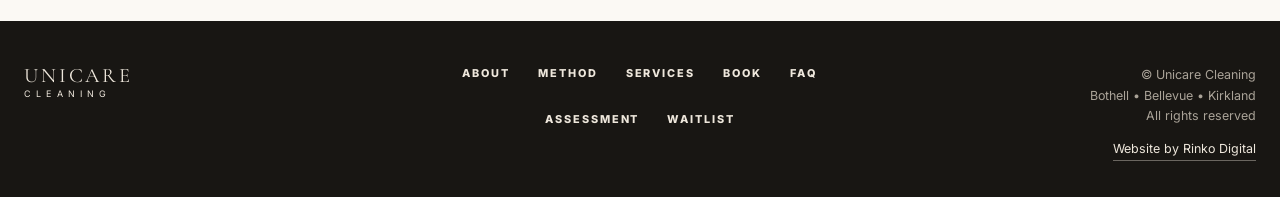
==== commit 0a03998e: "Replace deep cleaning with upcoming book" ====
--- a/index.html
+++ b/index.html
@@ -65,8 +65,7 @@
           "name":"Unicare Cleaning Services",
           "itemListElement":[
             {"@type":"Offer","itemOffered":{"@type":"Service","name":"Home Assessment"}},
-            {"@type":"Offer","itemOffered":{"@type":"Service","name":"Recurring Cleaning"}},
-            {"@type":"Offer","itemOffered":{"@type":"Service","name":"Deep Cleaning"}}
+            {"@type":"Offer","itemOffered":{"@type":"Service","name":"Recurring Cleaning"}}
           ]
         }
       },
@@ -230,11 +229,12 @@
           </div>
         </article>
         <article class="service-card">
-          <div class="service-image" role="img" aria-label="Detailed home care environment"></div>
+          <div class="service-image" role="img" aria-label="The Science of Cleaning book coming soon"></div>
           <div class="service-body">
-            <h3>Deep Cleaning</h3>
-            <p>A comprehensive reset for homes needing extra attention, detailed cleaning and a deeper level of care.</p>
-            <a class="text-link" href="#contact">Request details →</a>
+            <p class="eyebrow" style="margin:0 0 12px;">Coming Soon</p>
+            <h3>The Science of Cleaning</h3>
+            <p>A practical guide to thoughtful cleaning systems, low-toxicity choices and healthier home routines.</p>
+            <a class="text-link" href="mailto:contact@unicarecleaning.com?subject=The%20Science%20of%20Cleaning%20Book%20Request">Email a request →</a>
           </div>
         </article>
       </div>
@@ -265,16 +265,17 @@
     <div class="container book-layout">
       <div class="book-cover reveal">
         <div class="book-mockup">
-          <h3>The Science Behind Cleaning Systems</h3>
-          <p class="eyebrow">A practical guide to building healthier homes</p>
+          <h3>The Science of Cleaning</h3>
+          <p class="eyebrow">Coming Soon</p>
           <small>UNICARE CLEANING</small>
         </div>
       </div>
       <div class="book-copy reveal">
-        <p class="eyebrow">The book</p>
-        <h2 class="serif">The Science Behind Cleaning Systems</h2>
-        <p>A practical guide that explains the science behind effective cleaning, low-toxicity choices, sustainable routines and professional home care systems.</p>
-        <a class="btn btn-dark" href="#contact">Learn More</a>
+        <p class="eyebrow">Coming Soon</p>
+        <h2 class="serif">The Science of Cleaning</h2>
+        <p>A practical guide to effective cleaning systems, low-toxicity choices, sustainable routines and thoughtful professional home care.</p>
+        <p>To request updates or early access, email <a href="mailto:contact@unicarecleaning.com?subject=The%20Science%20of%20Cleaning%20Book%20Request"><strong>contact@unicarecleaning.com</strong></a>.</p>
+        <a class="btn btn-dark" href="mailto:contact@unicarecleaning.com?subject=The%20Science%20of%20Cleaning%20Book%20Request">Email a Request</a>
       </div>
     </div>
   </section>
@@ -343,7 +344,6 @@
           <option value="">Preferred service</option>
           <option>Home Assessment</option>
           <option>Recurring Cleaning</option>
-          <option>Deep Cleaning</option>
         </select>
         <textarea name="message" placeholder="Tell us a little about your home"></textarea>
         <button class="btn btn-dark btn-wide" type="submit">Join Waitlist</button>
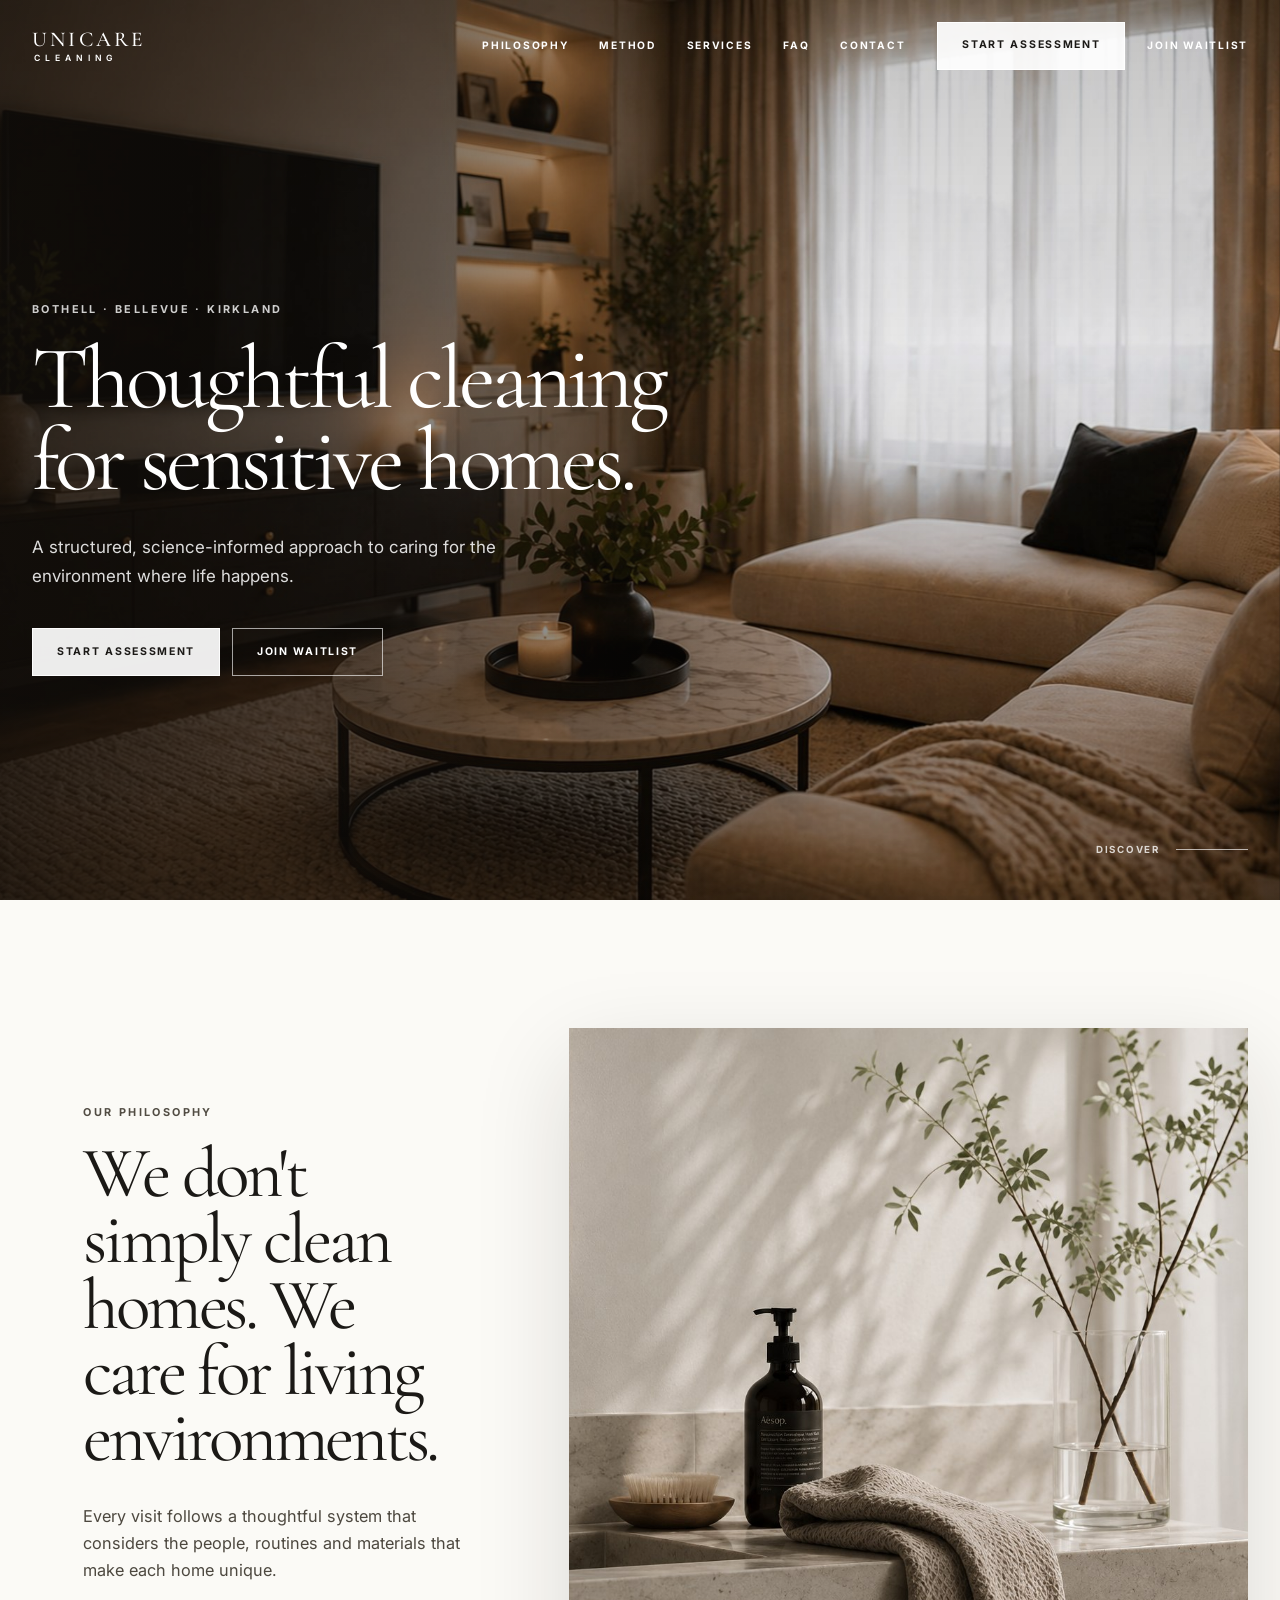
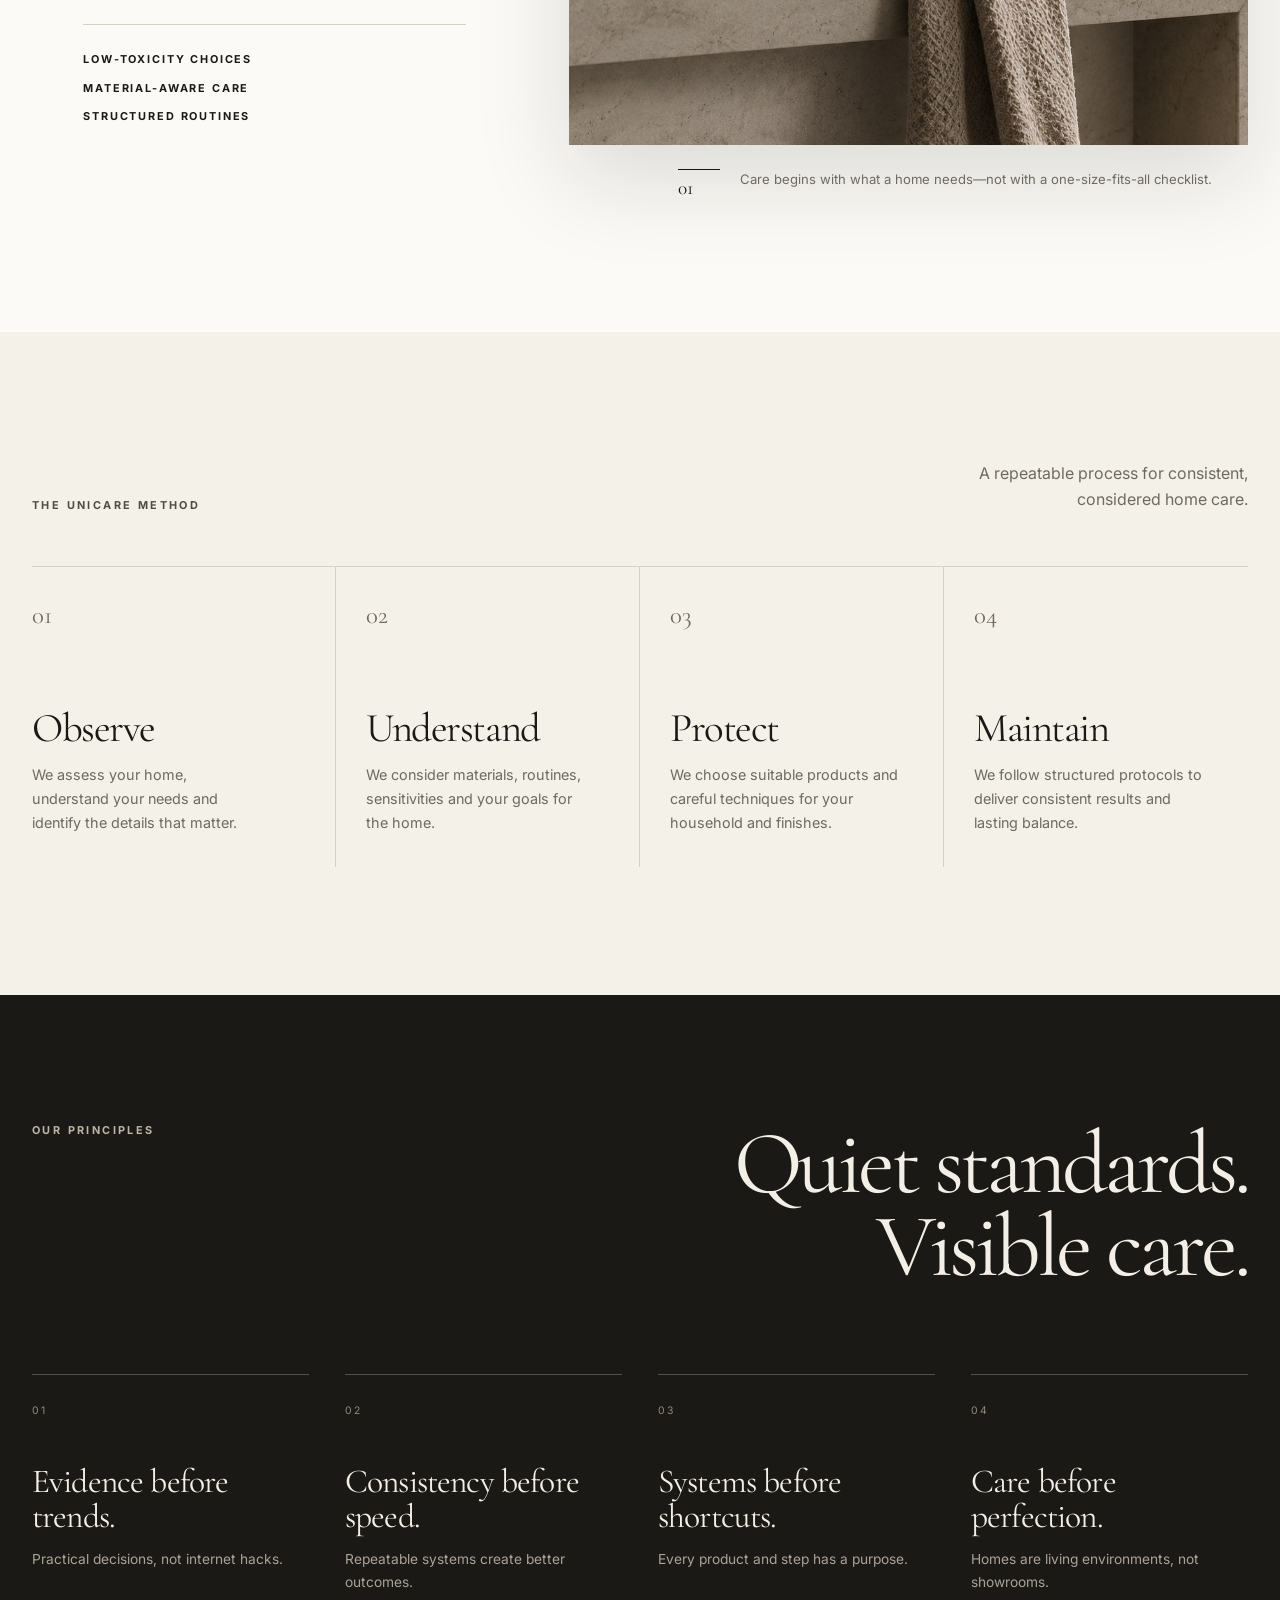
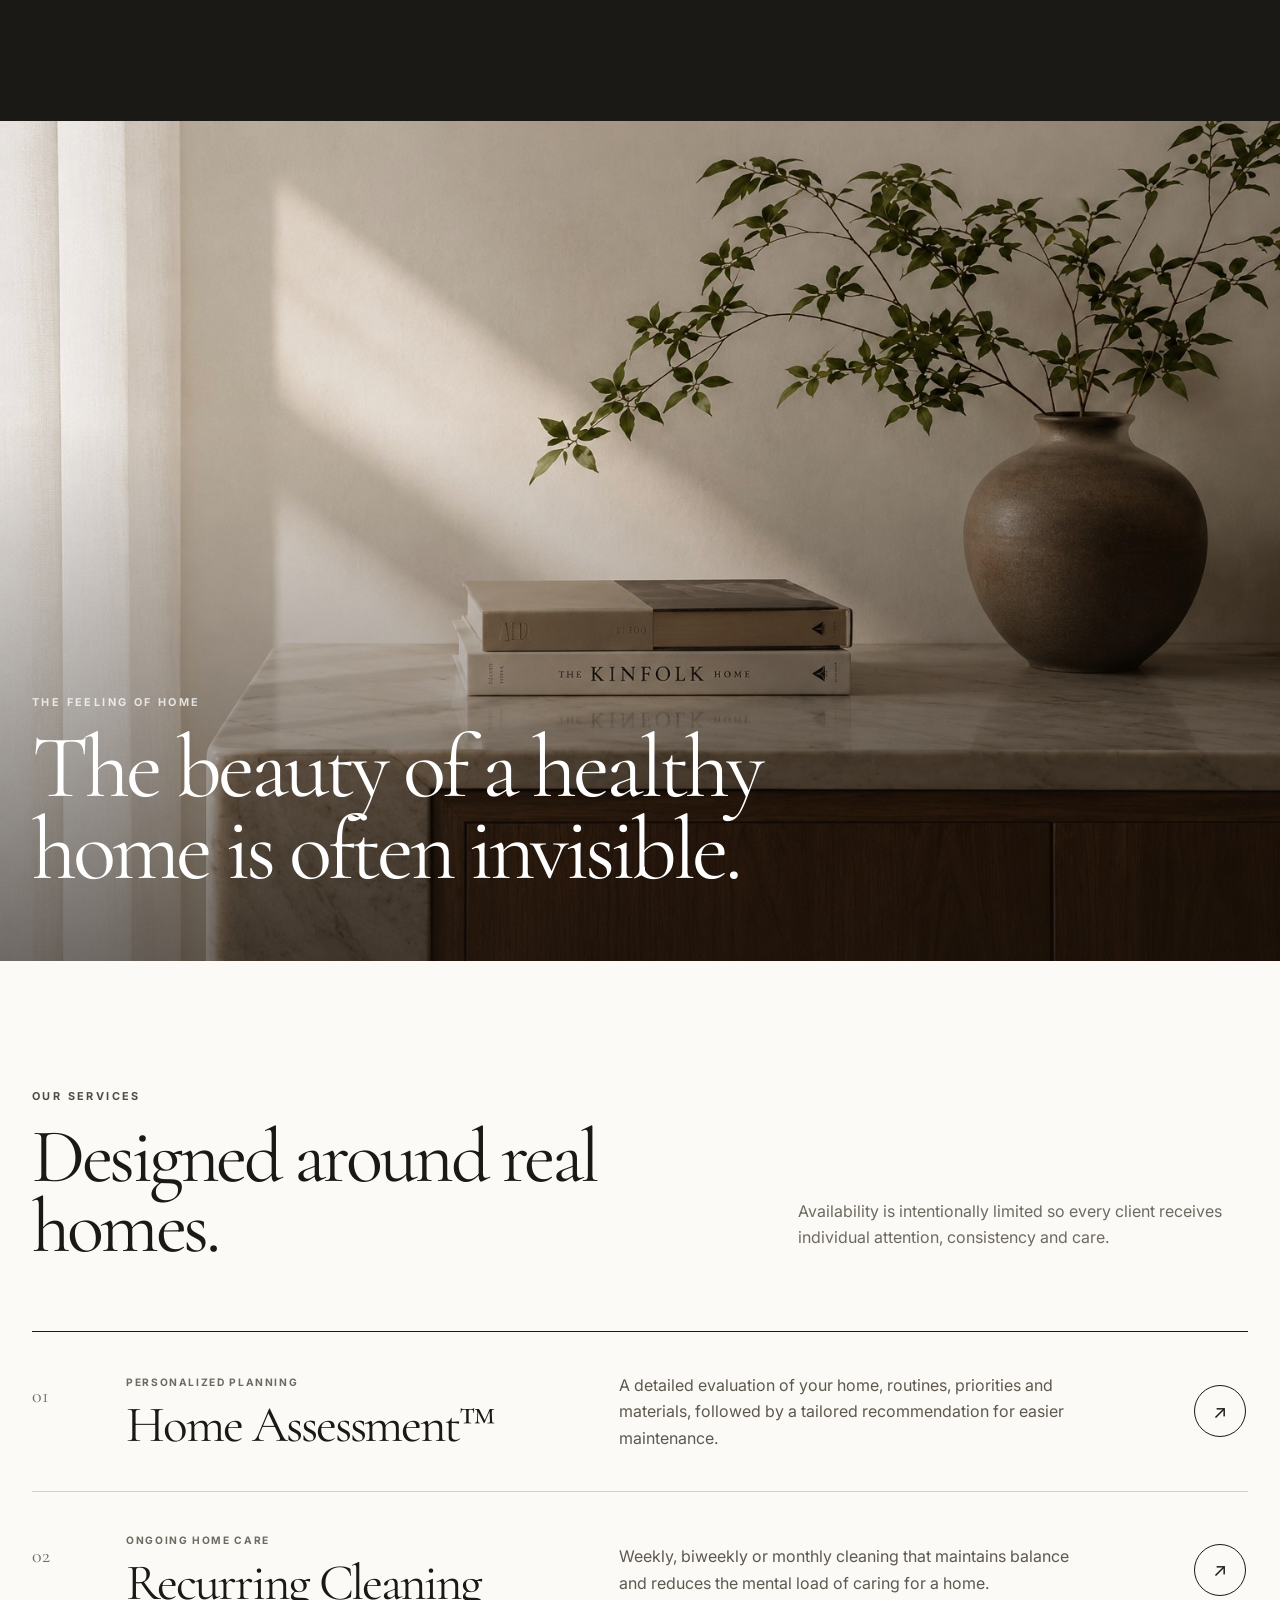
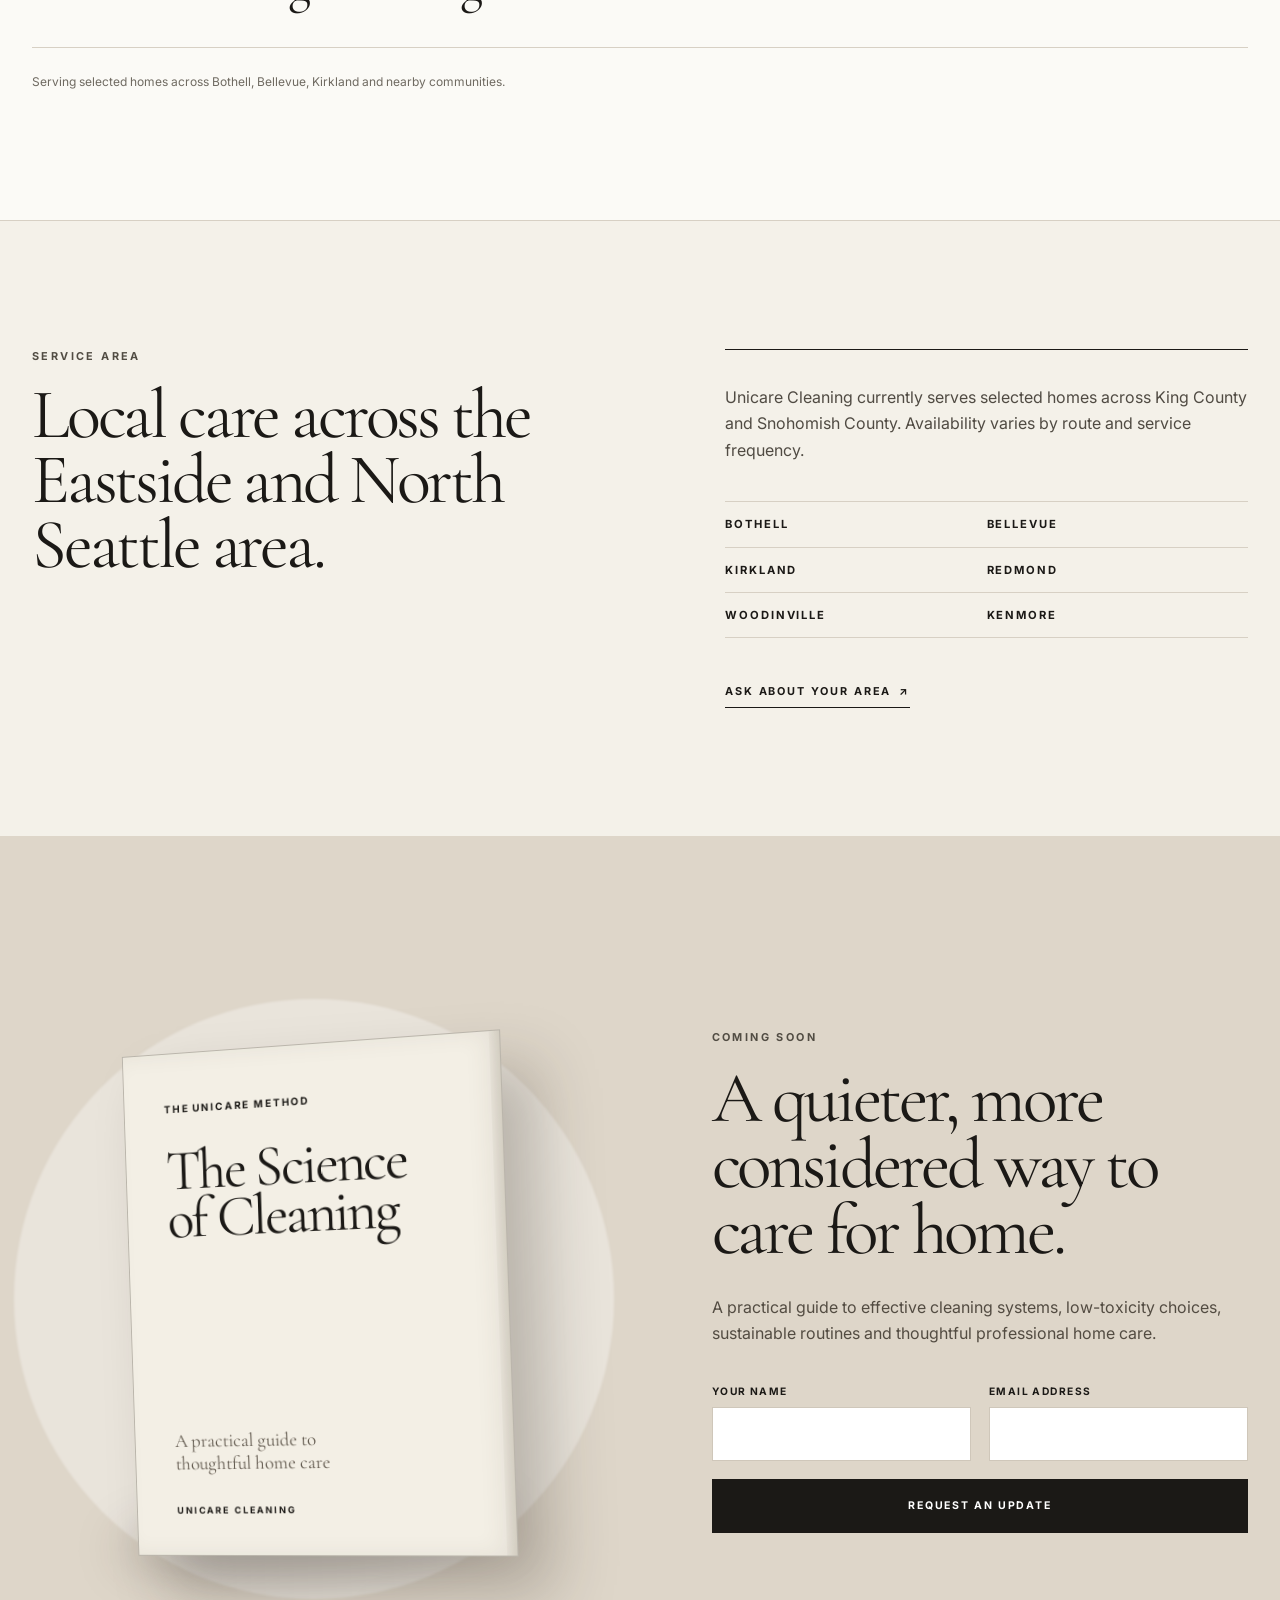
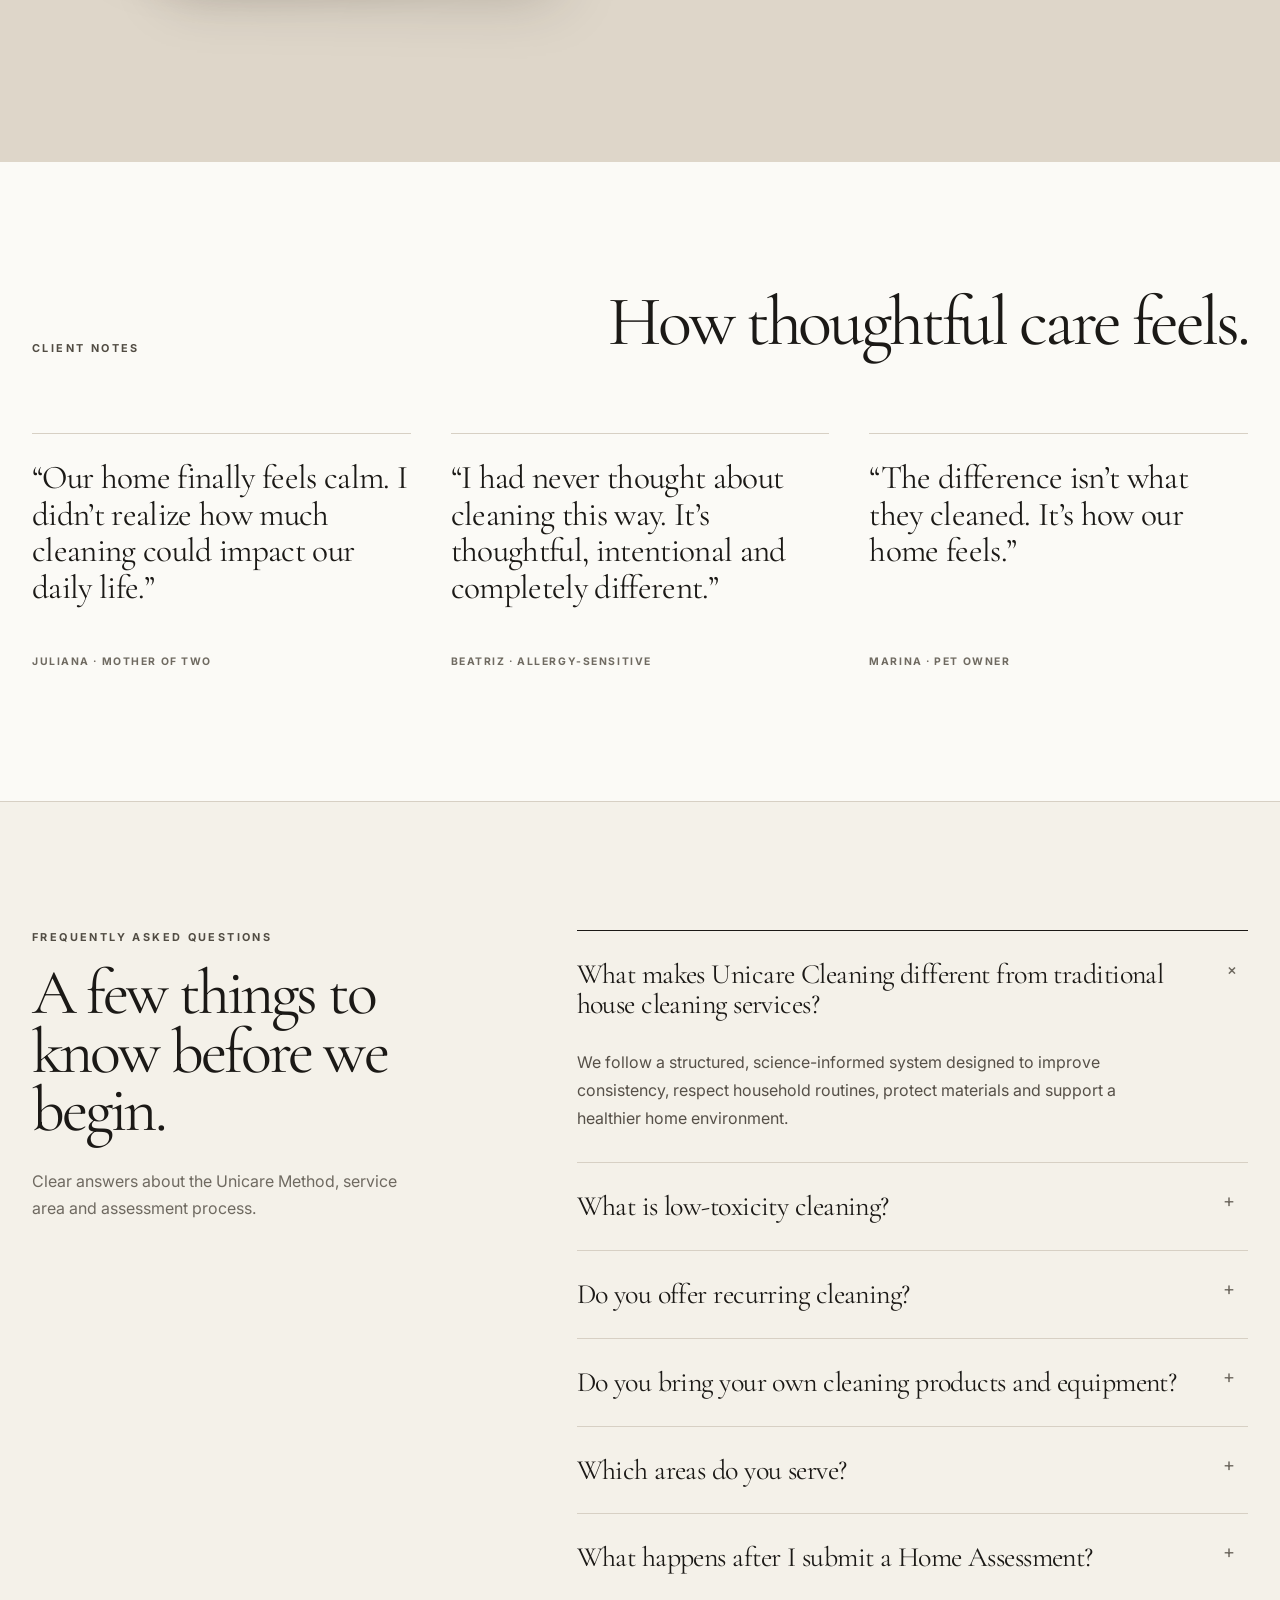
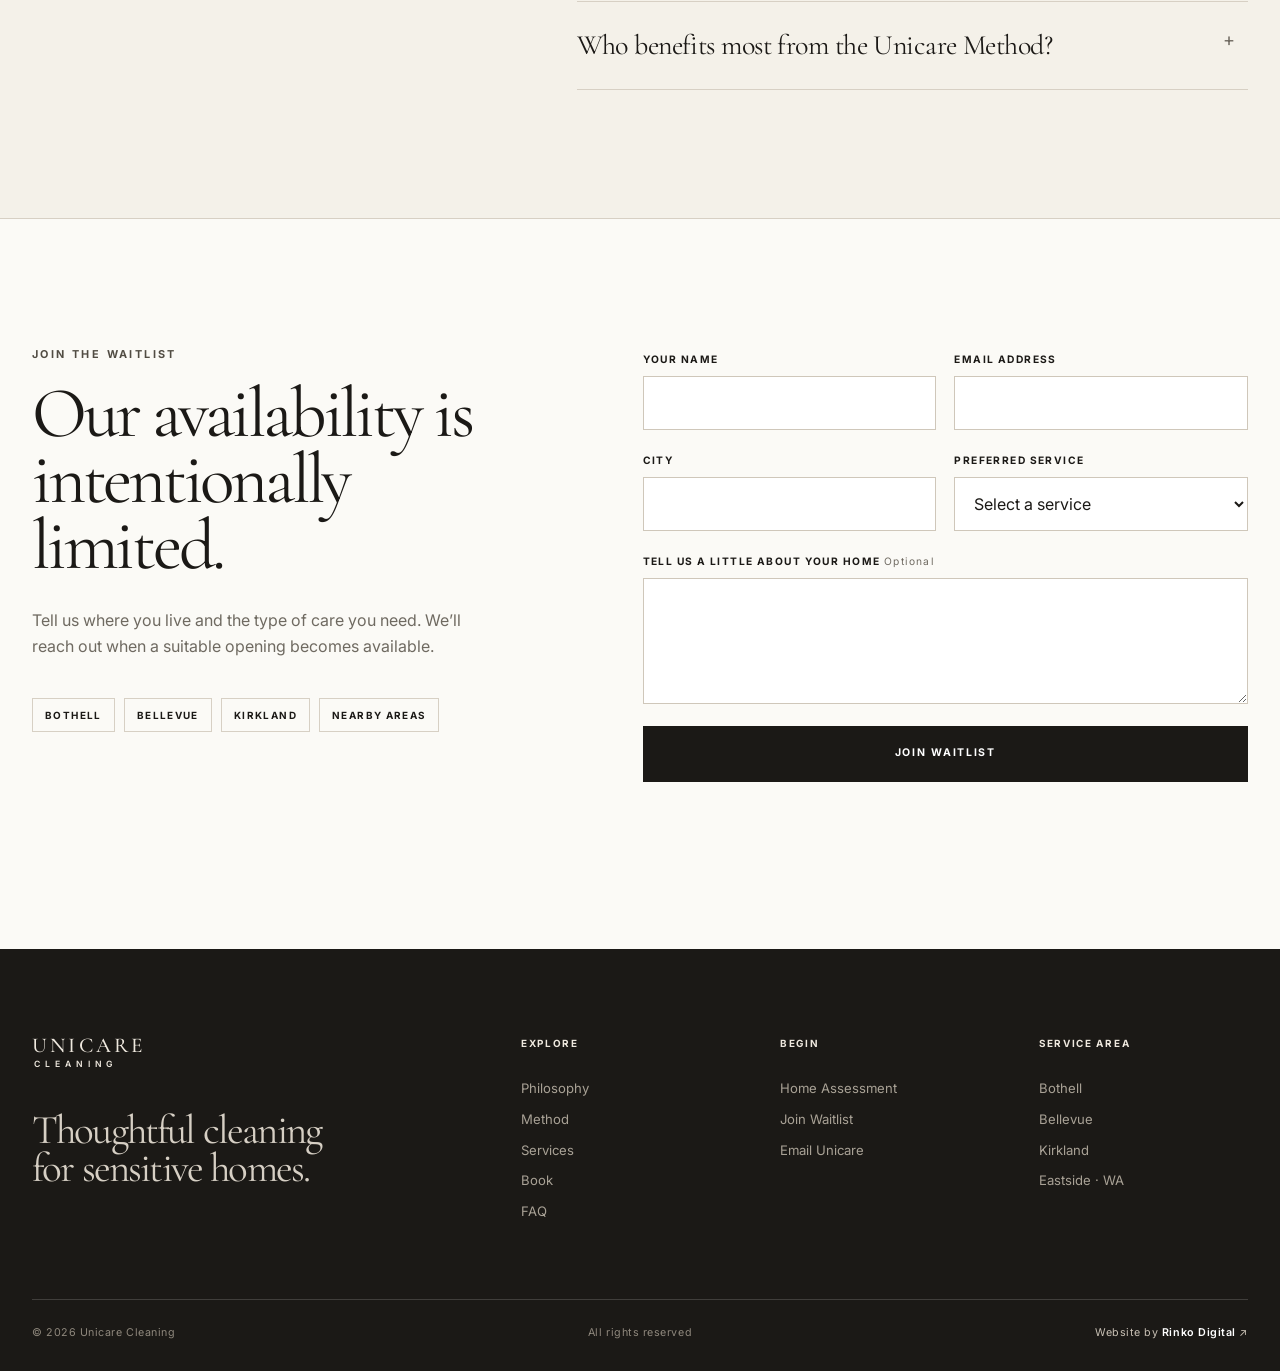
==== commit d446d20b: "Connect Brevo forms and refresh site" ====
--- a/index.html
+++ b/index.html
@@ -3,25 +3,42 @@
 <head>
   <meta charset="utf-8">
   <meta name="viewport" content="width=device-width,initial-scale=1">
-  <title>Unicare Cleaning | Premium House Cleaning in Bothell, Bellevue & Kirkland</title>
-  <meta name="description" content="Premium house cleaning in Bothell, Bellevue and Kirkland. Unicare Cleaning offers home assessments, recurring cleaning and deep cleaning through a structured, science-informed cleaning system.">
-  <meta name="robots" content="index,follow,max-image-preview:large">
+  <title>Premium House Cleaning in Bothell, WA | Unicare</title>
+  <meta name="description" content="Thoughtful, science-informed house cleaning in Bothell, Bellevue and Kirkland. Explore home assessments and recurring cleaning by Unicare Cleaning.">
+  <meta name="robots" content="index,follow,max-image-preview:large,max-snippet:-1,max-video-preview:-1">
   <meta name="author" content="Unicare Cleaning">
-  <meta name="theme-color" content="#f8f6f1">
+  <meta name="theme-color" content="#f4f1e9">
+  <meta name="color-scheme" content="light">
+  <meta name="format-detection" content="telephone=no">
   <link rel="canonical" href="https://unicarecleaning.com/">
-  <link rel="icon" href="assets/favicon.ico">
-  <link rel="apple-touch-icon" href="assets/apple-touch-icon.png">
+  <link rel="alternate" hreflang="en-US" href="https://unicarecleaning.com/">
+  <link rel="icon" href="assets/favicon.svg" type="image/svg+xml">
+  <link rel="icon" href="assets/favicon-32x32.png" sizes="32x32" type="image/png">
+  <link rel="icon" href="assets/favicon-16x16.png" sizes="16x16" type="image/png">
+  <link rel="shortcut icon" href="favicon.ico">
+  <link rel="apple-touch-icon" href="assets/apple-touch-icon.png" sizes="180x180">
   <link rel="manifest" href="assets/site.webmanifest">
+  <link rel="preload" href="assets/living-room.jpg" as="image" type="image/jpeg" fetchpriority="high">
   <meta property="og:type" content="website">
-  <meta property="og:title" content="Unicare Cleaning | Thoughtful Cleaning for Sensitive Homes">
-  <meta property="og:description" content="Premium residential cleaning for healthier, better maintained homes in Bothell, Bellevue and Kirkland.">
+  <meta property="og:locale" content="en_US">
+  <meta property="og:site_name" content="Unicare Cleaning">
+  <meta property="og:title" content="Thoughtful Cleaning for Sensitive Homes | Unicare">
+  <meta property="og:description" content="Premium residential cleaning and personalized home assessments in Bothell, Bellevue, Kirkland and nearby Washington communities.">
   <meta property="og:url" content="https://unicarecleaning.com/">
-  <meta property="og:image" content="https://unicarecleaning.com/assets/living-room.png">
+  <meta property="og:image" content="https://unicarecleaning.com/assets/living-room.jpg">
+  <meta property="og:image:width" content="1553">
+  <meta property="og:image:height" content="1013">
+  <meta property="og:image:alt" content="A calm, thoughtfully maintained living room">
   <meta name="twitter:card" content="summary_large_image">
+  <meta name="twitter:title" content="Thoughtful Cleaning for Sensitive Homes | Unicare">
+  <meta name="twitter:description" content="Science-informed residential cleaning for homes in Bothell, Bellevue and Kirkland.">
+  <meta name="twitter:image" content="https://unicarecleaning.com/assets/living-room.jpg">
+  <meta name="twitter:image:alt" content="A calm, thoughtfully maintained living room">
   <link rel="preconnect" href="https://fonts.googleapis.com">
   <link rel="preconnect" href="https://fonts.gstatic.com" crossorigin>
-  <link href="https://fonts.googleapis.com/css2?family=Cormorant+Garamond:wght@400;500&family=Inter:wght@400;500;600;700;800&display=swap" rel="stylesheet">
+  <link href="https://fonts.googleapis.com/css2?family=Cormorant+Garamond:wght@400;500;600&amp;family=Inter:wght@400;500;600;700&amp;display=swap" rel="stylesheet">
   <link rel="stylesheet" href="style.css">
+  <script>document.documentElement.classList.add('js');</script>
   <script type="application/ld+json">
   {
     "@context":"https://schema.org",
@@ -31,18 +48,24 @@
         "@id":"https://unicarecleaning.com/#business",
         "name":"Unicare Cleaning",
         "url":"https://unicarecleaning.com/",
-        "logo":"https://unicarecleaning.com/assets/logo-unicare.png",
-        "image":"https://unicarecleaning.com/assets/living-room.png",
-        "description":"Premium residential cleaning service using structured, science-informed cleaning systems for healthier, better maintained homes.",
+        "logo":{"@type":"ImageObject","url":"https://unicarecleaning.com/assets/logo-unicare.png","width":2048,"height":2048},
+        "image":{"@type":"ImageObject","url":"https://unicarecleaning.com/assets/living-room.jpg","width":1553,"height":1013},
+        "email":"contact@unicarecleaning.com",
+        "description":"Thoughtful residential cleaning and personalized home assessments using structured, science-informed systems for healthier, better maintained homes.",
+        "slogan":"Thoughtful cleaning for sensitive homes.",
         "areaServed":[
           {"@type":"City","name":"Bothell","addressRegion":"WA","addressCountry":"US"},
           {"@type":"City","name":"Bellevue","addressRegion":"WA","addressCountry":"US"},
           {"@type":"City","name":"Kirkland","addressRegion":"WA","addressCountry":"US"},
+          {"@type":"City","name":"Redmond","addressRegion":"WA","addressCountry":"US"},
+          {"@type":"City","name":"Woodinville","addressRegion":"WA","addressCountry":"US"},
+          {"@type":"City","name":"Kenmore","addressRegion":"WA","addressCountry":"US"},
           {"@type":"AdministrativeArea","name":"King County","addressRegion":"WA","addressCountry":"US"},
           {"@type":"AdministrativeArea","name":"Snohomish County","addressRegion":"WA","addressCountry":"US"}
         ],
         "priceRange":"$$$",
-        "knowsAbout":["residential cleaning","recurring cleaning","deep cleaning","home cleaning assessment","low-toxicity cleaning","home maintenance"],
+        "knowsAbout":["residential cleaning","recurring house cleaning","home cleaning assessment","low-toxicity cleaning","material-aware home care","home maintenance"],
+        "contactPoint":{"@type":"ContactPoint","contactType":"customer service","email":"contact@unicarecleaning.com","availableLanguage":["English"]},
         "sameAs":["https://unicarecleaning.com/"]
       },
       {
@@ -55,49 +78,40 @@
         "inLanguage":"en-US"
       },
       {
+        "@type":"WebPage",
+        "@id":"https://unicarecleaning.com/#webpage",
+        "url":"https://unicarecleaning.com/",
+        "name":"Premium House Cleaning in Bothell, WA | Unicare",
+        "description":"Thoughtful, science-informed house cleaning in Bothell, Bellevue and Kirkland.",
+        "isPartOf":{"@id":"https://unicarecleaning.com/#website"},
+        "about":{"@id":"https://unicarecleaning.com/#business"},
+        "primaryImageOfPage":{"@type":"ImageObject","url":"https://unicarecleaning.com/assets/living-room.jpg"},
+        "inLanguage":"en-US"
+      },
+      {
         "@type":"Service",
         "@id":"https://unicarecleaning.com/#services",
-        "serviceType":"Premium Residential Cleaning",
+        "name":"Unicare Residential Cleaning Services",
+        "serviceType":"Residential Cleaning",
         "provider":{"@id":"https://unicarecleaning.com/#business"},
-        "areaServed":["Bothell WA","Bellevue WA","Kirkland WA"],
-        "hasOfferCatalog":{
-          "@type":"OfferCatalog",
-          "name":"Unicare Cleaning Services",
-          "itemListElement":[
-            {"@type":"Offer","itemOffered":{"@type":"Service","name":"Home Assessment"}},
-            {"@type":"Offer","itemOffered":{"@type":"Service","name":"Recurring Cleaning"}}
-          ]
-        }
+        "areaServed":["Bothell WA","Bellevue WA","Kirkland WA","Redmond WA","Woodinville WA","Kenmore WA"],
+        "hasOfferCatalog":{"@type":"OfferCatalog","name":"Unicare Cleaning Services","itemListElement":[
+          {"@type":"Offer","itemOffered":{"@type":"Service","name":"Home Assessment","description":"A personalized evaluation of the home, routines, priorities and materials."}},
+          {"@type":"Offer","itemOffered":{"@type":"Service","name":"Recurring Cleaning","description":"Weekly, biweekly or monthly residential cleaning based on availability."}}
+        ]}
       },
       {
         "@type":"FAQPage",
         "@id":"https://unicarecleaning.com/#faq",
+        "isPartOf":{"@id":"https://unicarecleaning.com/#webpage"},
         "mainEntity":[
-          {
-            "@type":"Question",
-            "name":"What makes Unicare Cleaning different from traditional house cleaning services?",
-            "acceptedAnswer":{"@type":"Answer","text":"Unicare Cleaning follows a science-based and structured cleaning system designed to improve consistency, protect materials and support healthier home environments."}
-          },
-          {
-            "@type":"Question",
-            "name":"What is low-toxicity cleaning?",
-            "acceptedAnswer":{"@type":"Answer","text":"Whenever appropriate, Unicare Cleaning prioritizes thoughtfully selected products that reduce unnecessary chemical exposure while maintaining effective cleaning performance."}
-          },
-          {
-            "@type":"Question",
-            "name":"Do you offer recurring cleaning?",
-            "acceptedAnswer":{"@type":"Answer","text":"Yes. Unicare Cleaning provides weekly, biweekly and monthly recurring residential cleaning services based on availability."}
-          },
-          {
-            "@type":"Question",
-            "name":"Do you bring your own cleaning products?",
-            "acceptedAnswer":{"@type":"Answer","text":"Yes. Professional equipment and carefully selected products are provided unless a client requests otherwise."}
-          },
-          {
-            "@type":"Question",
-            "name":"Who benefits most from the Unicare Method?",
-            "acceptedAnswer":{"@type":"Answer","text":"The services are especially appreciated by families, busy professionals, households with children, pet owners and anyone seeking a more intentional approach to home care."}
-          }
+          {"@type":"Question","name":"What makes Unicare Cleaning different from traditional house cleaning services?","acceptedAnswer":{"@type":"Answer","text":"Unicare Cleaning follows a structured, science-informed system designed to improve consistency, respect household routines, protect materials and support a healthier home environment."}},
+          {"@type":"Question","name":"What is low-toxicity cleaning?","acceptedAnswer":{"@type":"Answer","text":"Whenever appropriate, Unicare Cleaning prioritizes thoughtfully selected products that reduce unnecessary chemical exposure while maintaining effective cleaning performance."}},
+          {"@type":"Question","name":"Do you offer recurring cleaning?","acceptedAnswer":{"@type":"Answer","text":"Yes. Weekly, biweekly and monthly recurring residential cleaning services are offered based on availability and the needs identified during the assessment process."}},
+          {"@type":"Question","name":"Do you bring your own cleaning products and equipment?","acceptedAnswer":{"@type":"Answer","text":"Yes. Unicare Cleaning brings professional equipment and carefully selected products unless a different arrangement is requested during the home assessment."}},
+          {"@type":"Question","name":"Which areas do you serve?","acceptedAnswer":{"@type":"Answer","text":"Unicare Cleaning serves selected homes in Bothell, Bellevue, Kirkland, Redmond, Woodinville, Kenmore and nearby communities across King and Snohomish counties in Washington."}},
+          {"@type":"Question","name":"What happens after I submit a Home Assessment?","acceptedAnswer":{"@type":"Answer","text":"The Unicare team reviews the information, confirms whether the home is within the current service area and contacts the client about availability, recommendations and next steps. Submission does not confirm an appointment or final price."}},
+          {"@type":"Question","name":"Who benefits most from the Unicare Method?","acceptedAnswer":{"@type":"Answer","text":"The service is especially appreciated by families, busy professionals, households with children, pet owners and anyone seeking a more intentional approach to home care."}}
         ]
       }
     ]
@@ -105,269 +119,117 @@
   </script>
 </head>
 <body>
-<header class="site-header refined-header">
+<a class="skip-link" href="#main-content">Skip to content</a>
+
+<header class="site-header" data-header>
   <div class="container nav">
     <a class="logo" href="#home" aria-label="Unicare Cleaning home">UNICARE <span>Cleaning</span></a>
-    <nav class="nav-links" aria-label="Main navigation">
-      <a href="#about">About</a>
-      <a href="#method">Method</a>
-      <a href="#services">Services</a>
-      <a href="#book">Book</a>
-      <a href="#faq">FAQ</a>
-      <a href="assessment.html">Assessment</a>
-      <a href="#contact">Contact</a>
+    <button class="menu-toggle" type="button" aria-expanded="false" aria-controls="primary-navigation" aria-label="Open menu"><span></span><span></span></button>
+    <nav class="nav-links" id="primary-navigation" aria-label="Main navigation">
+      <a href="#about">Philosophy</a><a href="#method">Method</a><a href="#services">Services</a><a href="#faq">FAQ</a><a href="#contact">Contact</a>
+      <div class="mobile-nav-actions"><a class="btn btn-dark" href="assessment.html">Start Assessment</a><a class="text-link" href="#waitlist">Join Waitlist <span aria-hidden="true">↗</span></a></div>
     </nav>
-    <div class="nav-actions">
-      <a class="btn btn-light" href="assessment.html">Start Assessment</a>
-      <a class="btn btn-ghost" href="#waitlist">Join Waitlist</a>
-    </div>
+    <div class="nav-actions"><a class="btn btn-light" href="assessment.html">Start Assessment</a><a class="nav-waitlist" href="#waitlist">Join Waitlist</a></div>
   </div>
 </header>
 
-<main id="home">
-  <section class="hero" aria-label="Unicare Cleaning introduction">
-    <div class="hero-content">
-      <div class="hero-copy reveal">
-        <p class="eyebrow">Premium residential cleaning in Washington</p>
-        <h1 class="serif">Thoughtful cleaning for sensitive homes.</h1>
-        <p>Cleaning is more than removing dirt. It's about protecting the environment where life happens.</p>
-        <div class="hero-actions">
-          <a class="btn btn-light" href="assessment.html">Start Assessment</a>
-          <a class="btn btn-ghost" href="#waitlist">Join Waitlist</a>
-        </div>
-      </div>
+<main id="main-content">
+  <section class="hero" id="home" aria-labelledby="hero-title">
+    <picture class="hero-media" aria-hidden="true"><img src="assets/living-room.jpg" alt="" width="1553" height="1013" fetchpriority="high"></picture>
+    <div class="hero-shade"></div>
+    <div class="container hero-content">
+      <div class="hero-copy reveal"><p class="eyebrow">Bothell · Bellevue · Kirkland</p><h1 class="serif" id="hero-title">Thoughtful cleaning for sensitive homes.</h1><p class="hero-intro">A structured, science-informed approach to caring for the environment where life happens.</p><div class="hero-actions"><a class="btn btn-light" href="assessment.html">Start Assessment</a><a class="btn btn-ghost" href="#waitlist">Join Waitlist</a></div></div>
+      <a class="scroll-cue" href="#about" aria-label="Explore our philosophy"><span>Discover</span><i></i></a>
     </div>
   </section>
 
   <section class="section philosophy" id="about">
-    <div class="container split split-tight">
-      <div class="reveal">
-        <p class="eyebrow">Our philosophy</p>
-        <h2 class="serif">We don't clean homes. We care for living environments.</h2>
-      </div>
-      <div class="reveal philosophy-copy">
-        <p>At Unicare Cleaning, every visit follows a science-informed system that reduces unnecessary chemical exposure and respects the people, routines and materials that make every home unique.</p>
-        <div class="mini-proof">
-          <span>Low-toxicity choices</span>
-          <span>Material-aware care</span>
-          <span>Structured routines</span>
-        </div>
-      </div>
+    <div class="container philosophy-grid">
+      <div class="philosophy-copy reveal"><p class="eyebrow">Our philosophy</p><h2 class="serif">We don't simply clean homes. We care for living environments.</h2><p class="lead">Every visit follows a thoughtful system that considers the people, routines and materials that make each home unique.</p><div class="mini-proof" aria-label="Our care principles"><span>Low-toxicity choices</span><span>Material-aware care</span><span>Structured routines</span></div></div>
+      <figure class="philosophy-image reveal"><img src="assets/img2.jpg" alt="Sunlit stone sink with thoughtfully arranged home-care essentials" width="1536" height="1024" loading="lazy"><figcaption><span>01</span> Care begins with what a home needs—not with a one-size-fits-all checklist.</figcaption></figure>
     </div>
   </section>
 
   <section class="section method" id="method">
     <div class="container">
-      <p class="eyebrow reveal">The Unicare Method</p>
+      <div class="section-heading reveal"><p class="eyebrow">The Unicare Method</p><p>A repeatable process for consistent, considered home care.</p></div>
       <div class="method-grid reveal">
-        <article class="method-item">
-          <div class="number">01</div>
-          <h3>Observe</h3>
-          <p>We assess your home, understand your needs and identify the details that matter.</p>
-        </article>
-        <article class="method-item">
-          <div class="number">02</div>
-          <h3>Understand</h3>
-          <p>We consider materials, routines, sensitivities and your goals for a healthier home environment.</p>
-        </article>
-        <article class="method-item">
-          <div class="number">03</div>
-          <h3>Protect</h3>
-          <p>We use low-toxicity products and careful techniques to protect your home and the people who live in it.</p>
-        </article>
-        <article class="method-item">
-          <div class="number">04</div>
-          <h3>Maintain</h3>
-          <p>We follow structured protocols to deliver consistent results and lasting balance.</p>
-        </article>
+        <article class="method-item"><div class="number">01</div><h3>Observe</h3><p>We assess your home, understand your needs and identify the details that matter.</p></article>
+        <article class="method-item"><div class="number">02</div><h3>Understand</h3><p>We consider materials, routines, sensitivities and your goals for the home.</p></article>
+        <article class="method-item"><div class="number">03</div><h3>Protect</h3><p>We choose suitable products and careful techniques for your household and finishes.</p></article>
+        <article class="method-item"><div class="number">04</div><h3>Maintain</h3><p>We follow structured protocols to deliver consistent results and lasting balance.</p></article>
       </div>
     </div>
   </section>
 
-  <section class="approach">
-    <div class="container">
-      <p class="eyebrow reveal" style="color:#d6cec1">Our principles</p>
-      <div class="principles reveal">
-        <div class="principle"><h3>Evidence before trends.</h3><span>Practical decisions, not internet hacks.</span></div>
-        <div class="principle"><h3>Consistency before speed.</h3><span>Repeatable systems create better outcomes.</span></div>
-        <div class="principle"><h3>Systems before shortcuts.</h3><span>Every product and step has a purpose.</span></div>
-        <div class="principle"><h3>Care before perfection.</h3><span>Homes are living environments, not showrooms.</span></div>
-      </div>
-    </div>
-  </section>
-
-  <section class="feature-photo" aria-label="Healthy home statement">
-    <div class="container reveal">
-      <h2 class="serif">The beauty of a healthy home is often invisible.</h2>
-    </div>
-  </section>
-
-  <section class="section" id="services">
-    <div class="container">
-      <div class="services-head reveal">
-        <div>
-          <p class="eyebrow">Our services</p>
-          <h2 class="serif">Structured cleaning, designed around real homes.</h2>
-        </div>
-        <p>Availability is intentionally limited so every client receives individual attention, consistency and care.</p>
-      </div>
-      <div class="service-grid reveal">
-        <article class="service-card">
-          <div class="service-image" role="img" aria-label="Quiet clean bathroom detail"></div>
-          <div class="service-body">
-            <h3>Home Assessment™</h3>
-            <p>A personalized evaluation of your home and routines with tailored recommendations for a healthier, easier-to-maintain environment.</p>
-            <a class="text-link" href="assessment.html">Start assessment →</a>
-          </div>
-        </article>
-        <article class="service-card">
-          <div class="service-image" role="img" aria-label="Calm bedroom with natural light"></div>
-          <div class="service-body">
-            <h3>Recurring Cleaning</h3>
-            <p>Weekly, biweekly or monthly cleaning designed to maintain balance and reduce the mental load of home maintenance.</p>
-            <a class="text-link" href="#waitlist">Join waitlist →</a>
-          </div>
-        </article>
-        <article class="service-card">
-          <div class="service-image" role="img" aria-label="The Science of Cleaning book coming soon"></div>
-          <div class="service-body">
-            <p class="eyebrow" style="margin:0 0 12px;">Coming Soon</p>
-            <h3>The Science of Cleaning</h3>
-            <p>A practical guide to thoughtful cleaning systems, low-toxicity choices and healthier home routines.</p>
-            <a class="text-link" href="mailto:contact@unicarecleaning.com?subject=The%20Science%20of%20Cleaning%20Book%20Request">Email a request →</a>
-          </div>
-        </article>
-      </div>
-    </div>
-  </section>
-
-  <section class="section service-area" id="service-area">
-    <div class="container split">
-      <div class="reveal">
-        <p class="eyebrow">Service area</p>
-        <h2 class="serif">Designed for homes across the Eastside and North Seattle area.</h2>
-      </div>
-      <div class="area-card reveal">
-        <p>Unicare Cleaning currently serves selected homes in Bothell, Bellevue, Kirkland and nearby communities across King County and Snohomish County.</p>
-        <div class="area-list">
-          <span>Bothell</span>
-          <span>Bellevue</span>
-          <span>Kirkland</span>
-          <span>Redmond</span>
-          <span>Woodinville</span>
-          <span>Kenmore</span>
-        </div>
-      </div>
-    </div>
-  </section>
+  <section class="approach" aria-labelledby="principles-title">
+    <div class="container"><div class="approach-heading reveal"><p class="eyebrow">Our principles</p><h2 class="serif" id="principles-title">Quiet standards.<br>Visible care.</h2></div><div class="principles reveal"><div class="principle"><span>01</span><h3>Evidence before trends.</h3><p>Practical decisions, not internet hacks.</p></div><div class="principle"><span>02</span><h3>Consistency before speed.</h3><p>Repeatable systems create better outcomes.</p></div><div class="principle"><span>03</span><h3>Systems before shortcuts.</h3><p>Every product and step has a purpose.</p></div><div class="principle"><span>04</span><h3>Care before perfection.</h3><p>Homes are living environments, not showrooms.</p></div></div></div>
+  </section>
+
+  <section class="feature-photo" aria-label="A healthy home can feel calm and considered"><img src="assets/img.jpg" alt="A calm home interior with natural light, books and greenery" width="1536" height="1024" loading="lazy"><div class="feature-overlay"></div><div class="container feature-copy reveal"><p class="eyebrow">The feeling of home</p><h2 class="serif">The beauty of a healthy home is often invisible.</h2></div></section>
+
+  <section class="section services" id="services">
+    <div class="container"><div class="services-head reveal"><div><p class="eyebrow">Our services</p><h2 class="serif">Designed around real homes.</h2></div><p>Availability is intentionally limited so every client receives individual attention, consistency and care.</p></div>
+      <div class="service-list reveal">
+        <article class="service-row"><span class="service-number">01</span><div class="service-title"><p>Personalized planning</p><h3>Home Assessment™</h3></div><p class="service-description">A detailed evaluation of your home, routines, priorities and materials, followed by a tailored recommendation for easier maintenance.</p><a class="round-link" href="assessment.html" aria-label="Start a Home Assessment"><span aria-hidden="true">↗</span></a></article>
+        <article class="service-row"><span class="service-number">02</span><div class="service-title"><p>Ongoing home care</p><h3>Recurring Cleaning</h3></div><p class="service-description">Weekly, biweekly or monthly cleaning that maintains balance and reduces the mental load of caring for a home.</p><a class="round-link" href="#waitlist" aria-label="Join the recurring cleaning waitlist"><span aria-hidden="true">↗</span></a></article>
+      </div><p class="service-note reveal">Serving selected homes across Bothell, Bellevue, Kirkland and nearby communities.</p>
+    </div>
+  </section>
+
+  <section class="section service-area" id="service-area"><div class="container service-area-grid"><div class="reveal"><p class="eyebrow">Service area</p><h2 class="serif">Local care across the Eastside and North Seattle area.</h2></div><div class="area-copy reveal"><p>Unicare Cleaning currently serves selected homes across King County and Snohomish County. Availability varies by route and service frequency.</p><div class="area-list" aria-label="Cities served"><span>Bothell</span><span>Bellevue</span><span>Kirkland</span><span>Redmond</span><span>Woodinville</span><span>Kenmore</span></div><a class="text-link" href="#waitlist">Ask about your area <span aria-hidden="true">↗</span></a></div></div></section>
 
   <section class="section book-section" id="book">
     <div class="container book-layout">
-      <div class="book-cover reveal">
-        <div class="book-mockup">
-          <h3>The Science of Cleaning</h3>
-          <p class="eyebrow">Coming Soon</p>
-          <small>UNICARE CLEANING</small>
-        </div>
+      <div class="book-stage reveal" aria-label="The Science of Cleaning book cover mockup"><div class="book-shadow"></div><div class="book-mockup"><p>The Unicare Method</p><h3>The Science<br>of Cleaning</h3><span>A practical guide to thoughtful home care</span><small>UNICARE CLEANING</small></div></div>
+      <div class="book-copy reveal">
+        <p class="eyebrow">Coming soon</p>
+        <h2 class="serif">A quieter, more considered way to care for home.</h2>
+        <p>A practical guide to effective cleaning systems, low-toxicity choices, sustainable routines and thoughtful professional home care.</p>
+        <form class="book-form brevo-form" data-brevo-form="book" data-success-message="You're on the book update list. Watch your inbox for news." action="/api/brevo-submit" method="POST">
+          <input type="hidden" name="form_type" value="book">
+          <div class="honeypot" aria-hidden="true"><label for="book-website">Website</label><input id="book-website" name="_website" tabindex="-1" autocomplete="off"></div>
+          <div class="field"><label for="book-name">Your name</label><input id="book-name" name="name" autocomplete="name" required></div>
+          <div class="field"><label for="book-email">Email address</label><input id="book-email" type="email" name="email" autocomplete="email" required></div>
+          <button class="btn btn-dark" type="submit">Request an update</button>
+          <p class="form-status" role="status" aria-live="polite"></p>
+        </form>
       </div>
-      <div class="book-copy reveal">
-        <p class="eyebrow">Coming Soon</p>
-        <h2 class="serif">The Science of Cleaning</h2>
-        <p>A practical guide to effective cleaning systems, low-toxicity choices, sustainable routines and thoughtful professional home care.</p>
-        <p>To request updates or early access, email <a href="mailto:contact@unicarecleaning.com?subject=The%20Science%20of%20Cleaning%20Book%20Request"><strong>contact@unicarecleaning.com</strong></a>.</p>
-        <a class="btn btn-dark" href="mailto:contact@unicarecleaning.com?subject=The%20Science%20of%20Cleaning%20Book%20Request">Email a Request</a>
+    </div>
+  </section>
+
+  <section class="testimonials" aria-labelledby="testimonials-title"><div class="container"><div class="testimonial-heading reveal"><p class="eyebrow">Client notes</p><h2 class="serif" id="testimonials-title">How thoughtful care feels.</h2></div><div class="quote-grid reveal"><article class="quote"><blockquote>“Our home finally feels calm. I didn’t realize how much cleaning could impact our daily life.”</blockquote><cite>Juliana · mother of two</cite></article><article class="quote"><blockquote>“I had never thought about cleaning this way. It’s thoughtful, intentional and completely different.”</blockquote><cite>Beatriz · allergy-sensitive</cite></article><article class="quote"><blockquote>“The difference isn’t what they cleaned. It’s how our home feels.”</blockquote><cite>Marina · pet owner</cite></article></div></div></section>
+
+  <section class="section faq-section" id="faq">
+    <div class="container faq-layout"><div class="faq-heading reveal"><p class="eyebrow">Frequently asked questions</p><h2 class="serif">A few things to know before we begin.</h2><p>Clear answers about the Unicare Method, service area and assessment process.</p></div>
+      <div class="faq-list reveal">
+        <details open><summary>What makes Unicare Cleaning different from traditional house cleaning services?</summary><div class="faq-answer"><p>We follow a structured, science-informed system designed to improve consistency, respect household routines, protect materials and support a healthier home environment.</p></div></details>
+        <details><summary>What is low-toxicity cleaning?</summary><div class="faq-answer"><p>Whenever appropriate, we prioritize thoughtfully selected products that reduce unnecessary chemical exposure while maintaining effective cleaning performance.</p></div></details>
+        <details><summary>Do you offer recurring cleaning?</summary><div class="faq-answer"><p>Yes. Weekly, biweekly and monthly recurring residential cleaning services are offered based on availability and the needs identified during the assessment process.</p></div></details>
+        <details><summary>Do you bring your own cleaning products and equipment?</summary><div class="faq-answer"><p>Yes. We bring professional equipment and carefully selected products unless a different arrangement is requested during your home assessment.</p></div></details>
+        <details><summary>Which areas do you serve?</summary><div class="faq-answer"><p>We serve selected homes in Bothell, Bellevue, Kirkland, Redmond, Woodinville, Kenmore and nearby communities across King and Snohomish counties.</p></div></details>
+        <details><summary>What happens after I submit a Home Assessment?</summary><div class="faq-answer"><p>We review the information, confirm whether your home is within our current service area and contact you about availability, recommendations and next steps. Submission does not confirm an appointment or final price.</p></div></details>
+        <details><summary>Who benefits most from the Unicare Method?</summary><div class="faq-answer"><p>Our service is especially appreciated by families, busy professionals, households with children, pet owners and anyone seeking a more intentional approach to home care.</p></div></details>
       </div>
     </div>
   </section>
 
-  <section class="testimonials">
-    <div class="container quote-grid reveal">
-      <article class="quote">
-        <blockquote>“Our home finally feels calm. I didn’t realize how much cleaning could impact our daily life.”</blockquote>
-        <cite>Juliana, mother of two</cite>
-      </article>
-      <article class="quote">
-        <blockquote>“I had never thought about cleaning this way. It’s thoughtful, intentional and completely different.”</blockquote>
-        <cite>Beatriz, allergy-sensitive</cite>
-      </article>
-      <article class="quote">
-        <blockquote>“The difference isn’t what they cleaned. It’s how our home feels.”</blockquote>
-        <cite>Marina, pet owner</cite>
-      </article>
-    </div>
-  </section>
-
-  <section class="section faq-section" id="faq">
-    <div class="container faq-layout">
-      <div class="reveal">
-        <p class="eyebrow">Frequently Asked Questions</p>
-        <h2 class="serif">Questions before joining the waitlist.</h2>
-        <p class="faq-intro">A clear overview of how Unicare Cleaning works and what makes the method different from traditional house cleaning.</p>
-      </div>
-      <div class="faq-list reveal">
-        <details open>
-          <summary>What makes Unicare Cleaning different from traditional house cleaning services?</summary>
-          <p>We follow a science-based and structured cleaning system designed to improve consistency, protect materials and support healthier home environments.</p>
-        </details>
-        <details>
-          <summary>What is low-toxicity cleaning?</summary>
-          <p>Whenever appropriate, we prioritize thoughtfully selected products that reduce unnecessary chemical exposure while maintaining effective cleaning performance.</p>
-        </details>
-        <details>
-          <summary>Do you offer recurring cleaning?</summary>
-          <p>Yes. We provide weekly, biweekly and monthly recurring residential cleaning services based on availability.</p>
-        </details>
-        <details>
-          <summary>Do you bring your own cleaning products?</summary>
-          <p>Yes. Professional equipment and carefully selected products are provided unless a client requests otherwise.</p>
-        </details>
-        <details>
-          <summary>Who benefits most from the Unicare Method?</summary>
-          <p>Our services are especially appreciated by families, busy professionals, households with children, pet owners and anyone seeking a more intentional approach to home care.</p>
-        </details>
-      </div>
-    </div>
-  </section>
-
-  <section class="section waitlist" id="waitlist">
-    <div class="container waitlist-grid">
-      <div class="reveal">
-        <p class="eyebrow">Join the waitlist</p>
-        <h2 class="serif">Our availability is intentionally limited.</h2>
-        <p>Join the waiting list to receive priority when new appointments become available in Bothell, Bellevue, Kirkland and nearby areas.</p>
-      </div>
-      <form class="form-grid reveal" id="contact" action="https://formspree.io/f/xpqkodow" method="POST">
-        <input type="text" name="name" placeholder="Your name" autocomplete="name" required>
-        <input type="email" name="email" placeholder="Email address" autocomplete="email" required>
-        <input type="text" name="city" placeholder="City" autocomplete="address-level2" required>
-        <select name="service" required>
-          <option value="">Preferred service</option>
-          <option>Home Assessment</option>
-          <option>Recurring Cleaning</option>
-        </select>
-        <textarea name="message" placeholder="Tell us a little about your home"></textarea>
-        <button class="btn btn-dark btn-wide" type="submit">Join Waitlist</button>
-        <p class="form-note">You can also email contact@unicarecleaning.com.</p>
-      </form>
-    </div>
-  </section>
+  <section class="section waitlist" id="waitlist"><div class="container waitlist-grid"><div class="waitlist-copy reveal"><p class="eyebrow">Join the waitlist</p><h2 class="serif">Our availability is intentionally limited.</h2><p>Tell us where you live and the type of care you need. We’ll reach out when a suitable opening becomes available.</p><div class="waitlist-meta"><span>Bothell</span><span>Bellevue</span><span>Kirkland</span><span>Nearby areas</span></div></div>
+    <form class="form-grid reveal brevo-form" id="contact" data-brevo-form="waitlist" data-success-message="You're on the Unicare waitlist. Please check your inbox for the next step." action="/api/brevo-submit" method="POST">
+      <input type="hidden" name="form_type" value="waitlist">
+      <div class="honeypot" aria-hidden="true"><label for="waitlist-website">Website</label><input id="waitlist-website" name="_website" tabindex="-1" autocomplete="off"></div>
+      <div class="field"><label for="waitlist-name">Your name</label><input id="waitlist-name" type="text" name="name" autocomplete="name" required></div>
+      <div class="field"><label for="waitlist-email">Email address</label><input id="waitlist-email" type="email" name="email" autocomplete="email" required></div>
+      <div class="field"><label for="waitlist-city">City</label><input id="waitlist-city" type="text" name="city" autocomplete="address-level2" required></div>
+      <div class="field"><label for="waitlist-service">Preferred service</label><select id="waitlist-service" name="service" required><option value="">Select a service</option><option>Home Assessment</option><option>Recurring Cleaning</option></select></div>
+      <div class="field field-wide"><label for="waitlist-message">Tell us a little about your home <span>Optional</span></label><textarea id="waitlist-message" name="message"></textarea></div>
+      <button class="btn btn-dark btn-wide" type="submit">Join Waitlist</button>
+      <p class="form-status form-note" role="status" aria-live="polite"></p>
+    </form>
+  </div></section>
 </main>
 
-<footer>
-  <div class="container footer-grid">
-    <a class="logo" href="#home">UNICARE <span>Cleaning</span></a>
-    <nav class="footer-links" aria-label="Footer navigation">
-      <a href="#about">About</a>
-      <a href="#method">Method</a>
-      <a href="#services">Services</a>
-      <a href="#book">Book</a>
-      <a href="#faq">FAQ</a>
-      <a href="assessment.html">Assessment</a>
-      <a href="#waitlist">Waitlist</a>
-    </nav>
-    <div class="footer-small">© Unicare Cleaning<br>Bothell • Bellevue • Kirkland<br>All rights reserved<br><a class="rinko-credit" href="https://rinkodigital.com/" target="_blank" rel="noopener">Website by Rinko Digital</a></div>
-  </div>
-</footer>
+<footer><div class="container footer-top"><div class="footer-brand"><a class="logo" href="#home">UNICARE <span>Cleaning</span></a><p class="serif">Thoughtful cleaning<br>for sensitive homes.</p></div><div class="footer-column"><p class="footer-label">Explore</p><a href="#about">Philosophy</a><a href="#method">Method</a><a href="#services">Services</a><a href="#book">Book</a><a href="#faq">FAQ</a></div><div class="footer-column"><p class="footer-label">Begin</p><a href="assessment.html">Home Assessment</a><a href="#waitlist">Join Waitlist</a><a href="mailto:contact@unicarecleaning.com">Email Unicare</a></div><div class="footer-column"><p class="footer-label">Service area</p><span>Bothell</span><span>Bellevue</span><span>Kirkland</span><span>Eastside · WA</span></div></div><div class="container footer-bottom"><span>© <span data-year>2026</span> Unicare Cleaning</span><span>All rights reserved</span><a class="rinko-credit" href="https://rinkodigital.com/" target="_blank" rel="noopener">Website by <strong>Rinko Digital</strong> <span aria-hidden="true">↗</span></a></div></footer>
 <script src="script.js"></script>
 </body>
 </html>
--- a/style.css
+++ b/style.css
@@ -1,695 +1,454 @@
-
 :root{
-  --warm:#f8f6f1;
-  --paper:#fffdf8;
-  --ink:#171511;
+  --warm:#f4f1e9;
+  --paper:#fbfaf6;
+  --ink:#1b1916;
   --charcoal:#1b1916;
   --muted:#6f6a61;
-  --line:#d9d2c5;
+  --line:#d7d0c4;
   --linen:#e8e1d5;
-  --olive:#777869;
-  --steel:#a6a8a3;
-  --shadow:0 28px 70px rgba(25,22,18,.13);
-  --max:1240px;
-}
+  --accent:#9b8768;
+  --shadow:0 32px 90px rgba(25,22,18,.14);
+  --max:1320px;
+}
+
 *{box-sizing:border-box}
-html{scroll-behavior:smooth}
+html{scroll-behavior:smooth;scroll-padding-top:84px}
 body{
   margin:0;
+  overflow-x:hidden;
   background:var(--warm);
   color:var(--ink);
-  font-family:Inter, system-ui, -apple-system, BlinkMacSystemFont, "Segoe UI", sans-serif;
+  font-family:Inter,system-ui,-apple-system,BlinkMacSystemFont,"Segoe UI",sans-serif;
   font-size:16px;
   line-height:1.65;
-}
-body:before{
-  content:"";
+  -webkit-font-smoothing:antialiased;
+}
+body.menu-open{overflow:hidden}
+img{display:block;max-width:100%}
+a{color:inherit;text-decoration:none}
+button,input,select,textarea{font:inherit}
+button{color:inherit}
+::selection{background:#c9b99f;color:var(--ink)}
+
+.container{width:min(calc(100% - 64px),var(--max));margin-inline:auto}
+.section{padding:clamp(96px,10vw,160px) 0}
+.serif{font-family:"Cormorant Garamond",Georgia,serif;font-weight:400;letter-spacing:-.045em;line-height:.92}
+.eyebrow{
+  margin:0;
+  color:#514c43;
+  font-size:.68rem;
+  font-weight:700;
+  letter-spacing:.22em;
+  line-height:1.3;
+  text-transform:uppercase;
+}
+.skip-link{
   position:fixed;
-  inset:0;
-  pointer-events:none;
-  background:
-    radial-gradient(circle at 20% 0%, rgba(255,255,255,.7), transparent 24%),
-    linear-gradient(rgba(27,25,22,.018) 1px, transparent 1px);
-  background-size:auto, 100% 9px;
-  mix-blend-mode:multiply;
-  opacity:.55;
-  z-index:10;
-}
-img{max-width:100%;display:block}
-a{color:inherit;text-decoration:none}
-.container{width:min(calc(100% - 48px),var(--max));margin-inline:auto}
-.serif{font-family:"Cormorant Garamond", Georgia, serif;font-weight:400;letter-spacing:-.035em;line-height:.94}
-.eyebrow{
-  text-transform:uppercase;
-  letter-spacing:.22em;
-  font-size:.72rem;
-  font-weight:700;
-  color:#37332d;
-}
-.site-header{
-  position:absolute;
-  inset:0 0 auto;
-  z-index:20;
-  padding:22px 0;
-  color:#fff;
-}
-.nav{
-  display:flex;
-  align-items:center;
-  justify-content:space-between;
-  gap:28px;
-}
+  top:12px;
+  left:12px;
+  z-index:100;
+  padding:12px 18px;
+  transform:translateY(-160%);
+  background:#fff;
+  color:#111;
+  font-weight:700;
+  transition:transform .2s ease;
+}
+.skip-link:focus{transform:none}
+:focus-visible{outline:2px solid var(--accent);outline-offset:4px}
+
 .logo{
   display:inline-block;
-  font-family:"Cormorant Garamond", Georgia, serif;
-  letter-spacing:.14em;
-  text-transform:uppercase;
-  line-height:1.05;
-  font-size:1.38rem;
+  flex:0 0 auto;
+  font-family:"Cormorant Garamond",Georgia,serif;
+  font-size:1.32rem;
+  font-weight:500;
+  letter-spacing:.15em;
+  line-height:.95;
+  text-transform:uppercase;
 }
 .logo span{
   display:block;
+  margin-top:5px;
+  padding-left:2px;
   font-family:Inter,sans-serif;
-  font-size:.62rem;
-  letter-spacing:.58em;
-  margin-top:2px;
-}
+  font-size:.54rem;
+  font-weight:600;
+  letter-spacing:.57em;
+}
+
+.site-header{
+  position:fixed;
+  inset:0 0 auto;
+  z-index:50;
+  height:92px;
+  color:#fff;
+  border-bottom:1px solid transparent;
+  transition:height .35s ease,background .35s ease,color .35s ease,border-color .35s ease,backdrop-filter .35s ease;
+}
+.site-header.is-scrolled,.site-header.menu-active{
+  height:76px;
+  background:rgba(244,241,233,.94);
+  color:var(--ink);
+  border-color:rgba(27,25,22,.12);
+  backdrop-filter:blur(18px);
+}
+.site-header.menu-active{
+  background:transparent;
+  border-color:transparent;
+  backdrop-filter:none;
+}
+.site-header.menu-active .logo{position:relative;z-index:2;color:var(--ink)}
+.nav{height:100%;display:flex;align-items:center;justify-content:space-between;gap:32px}
 .nav-links{
   display:flex;
   align-items:center;
   justify-content:center;
-  gap:36px;
-  text-transform:uppercase;
-  letter-spacing:.18em;
-  font-size:.68rem;
-  font-weight:700;
-}
-.nav-actions{display:flex;gap:10px;align-items:center}
+  gap:clamp(20px,2.4vw,38px);
+  margin-left:auto;
+}
+.nav-links>a,.nav-waitlist{
+  position:relative;
+  padding:8px 0;
+  font-size:.64rem;
+  font-weight:700;
+  letter-spacing:.17em;
+  text-transform:uppercase;
+}
+.nav-links>a:after,.nav-waitlist:after{
+  content:"";
+  position:absolute;
+  right:0;
+  bottom:1px;
+  left:0;
+  height:1px;
+  transform:scaleX(0);
+  transform-origin:right;
+  background:currentColor;
+  transition:transform .25s ease;
+}
+.nav-links>a:hover:after,.nav-links>a:focus-visible:after,.nav-waitlist:hover:after,.nav-waitlist:focus-visible:after{transform:scaleX(1);transform-origin:left}
+.nav-actions{display:flex;align-items:center;gap:22px}
+.mobile-nav-actions,.menu-toggle{display:none}
+
 .btn{
   display:inline-flex;
+  min-height:48px;
   align-items:center;
   justify-content:center;
-  min-height:48px;
   padding:0 24px;
   border:1px solid currentColor;
-  text-transform:uppercase;
-  letter-spacing:.14em;
-  font-size:.7rem;
-  font-weight:800;
-  transition:transform .25s ease, background .25s ease, color .25s ease, border-color .25s ease;
+  background:transparent;
+  color:inherit;
   cursor:pointer;
+  font-size:.66rem;
+  font-weight:700;
+  letter-spacing:.16em;
+  line-height:1;
+  text-transform:uppercase;
+  transition:transform .25s ease,background .25s ease,color .25s ease,border-color .25s ease;
 }
 .btn:hover{transform:translateY(-2px)}
-.btn-dark{background:#17130f;color:#fff;border-color:#17130f}
-.btn-light{background:rgba(255,255,255,.92);color:#17130f;border-color:rgba(255,255,255,.92)}
-.btn-ghost{background:transparent;color:inherit;border-color:rgba(255,255,255,.7)}
+.btn-dark{border-color:var(--charcoal);background:var(--charcoal);color:#fff}
+.btn-dark:hover{background:#342f29;border-color:#342f29}
+.btn-light{border-color:rgba(255,255,255,.92);background:rgba(255,255,255,.92);color:var(--ink)}
+.site-header.is-scrolled .btn-light{border-color:var(--charcoal);background:var(--charcoal);color:#fff}
+.btn-ghost{border-color:rgba(255,255,255,.62);color:#fff}
+.btn-ghost:hover{border-color:#fff;background:rgba(255,255,255,.1)}
 .btn-wide{width:100%}
+.text-link{
+  display:inline-flex;
+  align-items:center;
+  gap:8px;
+  padding-bottom:6px;
+  border-bottom:1px solid currentColor;
+  font-size:.68rem;
+  font-weight:700;
+  letter-spacing:.17em;
+  text-transform:uppercase;
+}
+.text-link span{transition:transform .25s ease}
+.text-link:hover span{transform:translate(3px,-3px)}
+
 .hero{
-  min-height:760px;
-  height:100vh;
-  max-height:940px;
   position:relative;
   display:flex;
+  min-height:760px;
+  height:100svh;
+  max-height:980px;
   align-items:center;
+  overflow:hidden;
+  background:#2a241e;
   color:#fff;
-  overflow:hidden;
-  background:#1f1a15;
-}
-.hero:before{
-  content:"";
+}
+.hero-media,.hero-media img,.hero-shade{position:absolute;inset:0;width:100%;height:100%}
+.hero-media img{object-fit:cover;object-position:55% center;animation:hero-drift 18s ease-out both}
+.hero-shade{
+  background:
+    linear-gradient(90deg,rgba(20,16,12,.73) 0%,rgba(20,16,12,.49) 34%,rgba(20,16,12,.08) 66%,rgba(20,16,12,.12) 100%),
+    linear-gradient(180deg,rgba(0,0,0,.15),transparent 40%,rgba(0,0,0,.28));
+}
+.hero-content{position:relative;z-index:2;display:flex;height:100%;align-items:center;padding-top:78px}
+.hero-copy{max-width:680px}
+.hero .eyebrow{margin-bottom:22px;color:rgba(255,255,255,.8)}
+.hero h1{max-width:680px;margin:0;font-size:clamp(4.6rem,7vw,7.8rem);text-wrap:balance}
+.hero-intro{max-width:470px;margin:30px 0 0;color:rgba(255,255,255,.86);font-size:1.06rem;line-height:1.75}
+.hero-actions{display:flex;flex-wrap:wrap;gap:12px;margin-top:36px}
+.scroll-cue{
   position:absolute;
-  inset:0;
-  background:
-    linear-gradient(90deg,rgba(0,0,0,.72) 0%,rgba(0,0,0,.52) 31%,rgba(0,0,0,.08) 70%),
-    url("assets/living-room.png") center/cover no-repeat;
-  transform:scale(1.035);
-  animation:drift 18s ease-in-out infinite alternate;
-}
-.hero-content{
-  position:relative;
-  z-index:2;
-  width:min(calc(100% - 48px),var(--max));
-  margin-inline:auto;
-  padding-top:80px;
-}
-.hero-copy{max-width:610px}
-.hero h1{
-  font-size:clamp(3.7rem,7vw,7.6rem);
-  margin:0 0 24px;
-}
-.hero p{
-  max-width:430px;
-  font-size:1.16rem;
-  line-height:1.7;
-  margin:0 0 34px;
-  color:rgba(255,255,255,.88);
-}
-.hero-actions{display:flex;flex-wrap:wrap;gap:14px}
-.section{padding:112px 0}
-.split{
-  display:grid;
-  grid-template-columns:1.05fr .95fr;
-  gap:80px;
-  align-items:center;
-}
-.split-tight{gap:44px}
-.philosophy h2{
-  font-size:clamp(3rem,5.6vw,6rem);
-  margin:18px 0 0;
-  max-width:650px;
-}
-.philosophy p{max-width:430px;color:#3d3933;margin:0}
-.editorial-image{
-  min-height:440px;
-  border:1px solid var(--line);
-  background:url("assets/hero-titanium-wallpaper.png") center/cover no-repeat;
-  box-shadow:var(--shadow);
-}
-.method{
-  padding-top:0;
-}
-.method-grid{
-  display:grid;
-  grid-template-columns:repeat(4,1fr);
-  border-top:1px solid var(--line);
-  margin-top:46px;
-}
-.method-item{
-  min-height:205px;
-  padding:26px 28px 22px 0;
-  border-right:1px solid var(--line);
-  position:relative;
-}
-.method-item:last-child{border-right:0}
-.method-item:after{
-  content:"";
-  position:absolute;
-  top:43px;
-  right:24px;
-  width:72px;
-  height:1px;
-  background:var(--line);
-}
-.method-item:last-child:after{display:none}
-.number{
-  font-family:"Cormorant Garamond",Georgia,serif;
-  font-size:1.85rem;
-  color:#4d483f;
-  margin-bottom:10px;
-}
-.method-item h3{
-  font-family:"Cormorant Garamond",Georgia,serif;
-  font-size:2.1rem;
-  font-weight:400;
-  margin:0 0 10px;
-  letter-spacing:-.03em;
-}
-.method-item p{color:var(--muted);font-size:.94rem;margin:0;max-width:240px}
-.approach{
-  background:#201d19;
-  color:#f7f3eb;
-  padding:86px 0;
-}
-.principles{
-  display:grid;
-  grid-template-columns:repeat(4,1fr);
-  gap:24px;
-  margin-top:38px;
-}
-.principle{
-  border-top:1px solid rgba(255,255,255,.26);
-  padding-top:20px;
-  min-height:130px;
-}
-.principle h3{
-  font-family:"Cormorant Garamond",Georgia,serif;
-  font-size:2.15rem;
-  font-weight:400;
-  line-height:1;
-  margin:0;
-}
-.principle span{display:block;color:#bdb7ac;margin-top:12px}
-.feature-photo{
-  min-height:610px;
-  display:flex;
-  align-items:end;
-  background:
-    linear-gradient(180deg,rgba(0,0,0,0) 20%,rgba(0,0,0,.42)),
-    url("assets/brand-bg.png") center/cover no-repeat;
-}
-.feature-photo .container{padding-bottom:58px}
-.feature-photo h2{
-  color:#fff;
-  font-size:clamp(3.5rem,6vw,7rem);
-  max-width:760px;
-  margin:0;
-}
-.services-head{
-  display:flex;
-  justify-content:space-between;
-  align-items:end;
-  gap:30px;
-  margin-bottom:34px;
-}
-.services-head h2{font-size:clamp(3rem,5vw,5.4rem);margin:14px 0 0}
-.services-head p{max-width:450px;color:var(--muted);margin:0}
-.service-grid{
-  display:grid;
-  grid-template-columns:repeat(3,1fr);
-  gap:24px;
-}
-.service-card{
-  background:var(--paper);
-  border:1px solid var(--line);
-  min-height:430px;
-  display:flex;
-  flex-direction:column;
-  transition:transform .25s ease, box-shadow .25s ease;
-}
-.service-card:hover{transform:translateY(-4px);box-shadow:var(--shadow)}
-.service-image{
-  height:190px;
-  background-size:cover;
-  background-position:center;
-  border-bottom:1px solid var(--line);
-}
-.service-card:nth-child(1) .service-image{background-image:url("assets/hero-titanium-wallpaper.png")}
-.service-card:nth-child(2) .service-image{background-image:url("assets/living-room.png")}
-.service-card:nth-child(3) .service-image{background-image:url("assets/brand-bg.png")}
-.service-body{padding:28px}
-.service-body h3{
-  font-family:"Cormorant Garamond",Georgia,serif;
-  font-size:2rem;
-  font-weight:400;
-  line-height:1;
-  margin:0 0 16px;
-}
-.service-body p{color:var(--muted);margin:0 0 22px}
-.text-link{
-  text-transform:uppercase;
-  letter-spacing:.18em;
-  font-size:.69rem;
-  font-weight:800;
-}
-.book-section{
-  background:#eee7dc;
-  overflow:hidden;
-}
-.book-layout{
-  display:grid;
-  grid-template-columns:.8fr 1.2fr;
-  gap:70px;
-  align-items:center;
-}
-.book-cover{
-  min-height:440px;
-  background:
-    linear-gradient(135deg,rgba(255,255,255,.82),rgba(255,255,255,.22)),
-    url("assets/hero-titanium-wallpaper.png") center/cover no-repeat;
-  border:1px solid var(--line);
-  box-shadow:var(--shadow);
+  right:0;
+  bottom:42px;
   display:flex;
   align-items:center;
-  justify-content:center;
-  padding:48px;
-}
-.book-mockup{
-  width:min(300px,80%);
-  aspect-ratio:3/4;
-  background:#f7f2e8;
-  border:1px solid #cfc6b6;
-  box-shadow:24px 28px 50px rgba(0,0,0,.18);
-  padding:36px 30px;
-  display:flex;
-  flex-direction:column;
-  justify-content:space-between;
-}
-.book-mockup h3{
-  font-family:"Cormorant Garamond",Georgia,serif;
-  font-size:2.25rem;
-  line-height:.95;
-  font-weight:400;
-  margin:0;
-}
-.book-copy h2{
-  font-size:clamp(3rem,5vw,5.7rem);
-  margin:14px 0 22px;
-  max-width:720px;
-}
-.book-copy p{max-width:560px;color:#4d483f;margin:0 0 28px}
-.testimonials{
-  padding-top:86px;
-}
-.quote-grid{
-  display:grid;
-  grid-template-columns:repeat(3,1fr);
-  gap:34px;
-}
-.quote{
-  border-top:1px solid var(--line);
-  padding-top:22px;
-}
-.quote blockquote{
-  margin:0 0 18px;
-  font-family:"Cormorant Garamond",Georgia,serif;
-  font-size:1.65rem;
-  line-height:1.13;
-}
-.quote cite{font-style:normal;color:var(--muted);font-size:.8rem;text-transform:uppercase;letter-spacing:.14em}
-.waitlist{
-  border-top:1px solid var(--line);
-  background:#fbf9f4;
-}
-.waitlist-grid{
-  display:grid;
-  grid-template-columns:.95fr 1.05fr;
-  gap:70px;
-  align-items:start;
-}
-.waitlist h2{
-  font-size:clamp(3rem,5vw,5.5rem);
-  margin:14px 0 24px;
-}
-.waitlist p{max-width:430px;color:var(--muted)}
-.form-grid{
-  display:grid;
-  grid-template-columns:1fr 1fr;
-  gap:14px;
-}
-input,select,textarea{
-  width:100%;
-  min-height:52px;
-  border:1px solid var(--line);
-  background:#fffdf9;
-  padding:0 16px;
-  font:inherit;
-  color:var(--ink);
-  outline:none;
-}
-textarea{min-height:112px;padding-top:14px;grid-column:1/-1;resize:vertical}
-.form-grid button{grid-column:1/-1}
-.form-note{
-  margin-top:14px;
-  color:var(--muted);
-  font-size:.86rem;
-}
-footer{
-  background:#181613;
-  color:#eee7dc;
-  padding:44px 0 36px;
-}
-.footer-grid{
-  display:grid;
-  grid-template-columns:1fr 1.2fr 1fr;
-  gap:30px;
-  align-items:start;
-}
-.footer-links{
-  display:flex;
-  justify-content:center;
-  gap:28px;
-  flex-wrap:wrap;
-  text-transform:uppercase;
+  gap:16px;
+  color:rgba(255,255,255,.78);
+  font-size:.61rem;
+  font-weight:700;
   letter-spacing:.18em;
-  font-size:.68rem;
-  font-weight:800;
-}
-.footer-small{font-size:.78rem;color:#aaa398;text-align:right}
-@keyframes drift{
-  from{transform:scale(1.035) translate3d(0,0,0)}
-  to{transform:scale(1.075) translate3d(-18px,-10px,0)}
-}
-.reveal{opacity:0;transform:translateY(22px);transition:opacity .9s ease, transform .9s ease}
-.reveal.in{opacity:1;transform:none}
-@media(max-width:980px){
-  .site-header{position:absolute}
-  .nav-links{display:none}
-  .nav-actions .btn-light{display:none}
-  .hero{min-height:720px}
-  .split,.book-layout,.waitlist-grid,.footer-grid{grid-template-columns:1fr}
-  .method-grid,.principles,.service-grid,.quote-grid{grid-template-columns:1fr 1fr}
-  .method-item:nth-child(2){border-right:0}
-  .footer-small{text-align:left}
-}
-@media(max-width:640px){
-  .container,.hero-content{width:min(calc(100% - 28px),var(--max))}
-  .site-header{padding:16px 0}
-  .hero h1{font-size:3.55rem}
-  .hero p{font-size:1rem}
-  .hero-actions,.nav-actions{width:auto}
-  .btn{min-height:46px;padding:0 16px}
-  .section{padding:76px 0}
-  .method-grid,.principles,.service-grid,.quote-grid,.form-grid{grid-template-columns:1fr}
-  .method-item{border-right:0;border-bottom:1px solid var(--line)}
-  .method-item:after{display:none}
-  .services-head{display:block}
-  .book-cover{min-height:360px}
-  .footer-links{justify-content:flex-start}
-}
-
-
-/* V3.1 premium polish */
-.hero:after{
-  content:"";
-  position:absolute;
-  inset:auto 0 0;
-  height:34%;
-  background:linear-gradient(180deg,transparent,rgba(248,246,241,.12));
-  z-index:1;
-  pointer-events:none;
-}
-.hero-copy .eyebrow{color:rgba(255,255,255,.82)}
-.hero h1{
-  max-width:860px;
-  text-wrap:balance;
-}
-.philosophy-copy{
-  display:flex;
-  flex-direction:column;
-  gap:28px;
-}
-.mini-proof{
-  display:grid;
-  grid-template-columns:1fr;
-  gap:10px;
-  padding-top:22px;
-  border-top:1px solid var(--line);
-}
-.mini-proof span{
-  font-size:.76rem;
-  text-transform:uppercase;
-  letter-spacing:.17em;
-  color:#514b42;
-  font-weight:800;
-}
-.service-area{
-  background:#eee7dc;
-  border-top:1px solid var(--line);
-  border-bottom:1px solid var(--line);
-}
-.service-area h2{
-  font-size:clamp(3rem,5vw,5.7rem);
-  margin:14px 0 0;
-}
-.area-card{
-  background:#fbf9f4;
-  border:1px solid var(--line);
-  padding:36px;
-  box-shadow:0 22px 60px rgba(25,22,18,.08);
-}
-.area-card p{
-  margin:0 0 26px;
-  color:#4d483f;
-}
-.area-list{
-  display:flex;
-  flex-wrap:wrap;
-  gap:10px;
-}
-.area-list span{
-  border:1px solid var(--line);
-  padding:8px 12px;
-  background:#fffdf8;
-  font-size:.72rem;
-  text-transform:uppercase;
-  letter-spacing:.16em;
-  font-weight:800;
-}
-.rinko-credit{
-  display:inline-block;
-  margin-top:12px;
-  color:#eee7dc;
-  border-bottom:1px solid rgba(238,231,220,.38);
-}
-.rinko-credit:hover{
-  border-color:#eee7dc;
-}
-.service-card{
-  position:relative;
-  overflow:hidden;
-}
-.service-card:before{
-  content:"";
-  position:absolute;
-  inset:0;
-  background:linear-gradient(135deg,rgba(255,255,255,.26),transparent 42%);
-  pointer-events:none;
-}
-.book-mockup small{
-  letter-spacing:.18em;
-  font-weight:800;
-  font-size:.66rem;
-}
-@media(max-width:640px){
-  .area-card{padding:24px}
-}
-
-
-/* FAQ section */
-.faq-section{
-  background:#f8f6f1;
-  border-top:1px solid var(--line);
-}
-.faq-layout{
-  display:grid;
-  grid-template-columns:.8fr 1.2fr;
-  gap:70px;
-  align-items:start;
-}
-.faq-section h2{
-  font-size:clamp(3rem,5vw,5.6rem);
-  margin:14px 0 22px;
-}
-.faq-intro{
-  color:var(--muted);
-  max-width:430px;
-}
-.faq-list{
-  border-top:1px solid var(--line);
-}
-.faq-list details{
-  border-bottom:1px solid var(--line);
-  padding:0;
-  background:transparent;
-}
-.faq-list summary{
-  list-style:none;
-  cursor:pointer;
-  padding:24px 42px 24px 0;
-  position:relative;
-  font-family:"Cormorant Garamond",Georgia,serif;
-  font-size:1.75rem;
-  line-height:1.1;
-}
+  text-transform:uppercase;
+}
+.scroll-cue i{display:block;width:72px;height:1px;background:rgba(255,255,255,.65);animation:cue 2.4s ease-in-out infinite}
+
+.philosophy{background:var(--paper)}
+.philosophy-grid{display:grid;grid-template-columns:.78fr 1.22fr;gap:clamp(54px,8vw,118px);align-items:center}
+.philosophy-copy{padding-left:clamp(0px,4vw,52px)}
+.philosophy h2{max-width:610px;margin:22px 0 32px;font-size:clamp(3.6rem,5.6vw,6.5rem)}
+.philosophy .lead{max-width:500px;margin:0;color:#4d483f;font-size:1.02rem}
+.mini-proof{display:grid;gap:11px;margin-top:40px;padding-top:26px;border-top:1px solid var(--line)}
+.mini-proof span{font-size:.68rem;font-weight:700;letter-spacing:.17em;text-transform:uppercase}
+.philosophy-image{margin:0}
+.philosophy-image img{width:100%;height:clamp(520px,56vw,760px);object-fit:cover;box-shadow:var(--shadow)}
+.philosophy-image figcaption{display:grid;grid-template-columns:42px 1fr;gap:20px;max-width:570px;margin:24px 0 0 auto;color:var(--muted);font-size:.82rem;line-height:1.6}
+.philosophy-image figcaption span{padding-top:3px;border-top:1px solid var(--ink);color:var(--ink);font-family:"Cormorant Garamond",Georgia,serif;font-size:1.2rem}
+
+.method{background:var(--warm)}
+.section-heading{display:flex;align-items:end;justify-content:space-between;gap:32px}
+.section-heading>p:last-child{max-width:350px;margin:0;color:var(--muted);text-align:right}
+.method-grid{display:grid;grid-template-columns:repeat(4,1fr);margin-top:54px;border-top:1px solid var(--line)}
+.method-item{position:relative;min-height:300px;padding:28px 30px 28px 0;border-right:1px solid var(--line)}
+.method-item:not(:first-child){padding-left:30px}
+.method-item:last-child{border-right:0}
+.number{color:#726b60;font-family:"Cormorant Garamond",Georgia,serif;font-size:1.55rem}
+.method-item h3{margin:72px 0 14px;font-family:"Cormorant Garamond",Georgia,serif;font-size:2.55rem;font-weight:400;letter-spacing:-.035em;line-height:1}
+.method-item p{max-width:230px;margin:0;color:var(--muted);font-size:.9rem}
+
+.approach{padding:clamp(100px,10vw,152px) 0;background:var(--charcoal);color:#f4efe6}
+.approach .eyebrow{color:#bdb5a8}
+.approach-heading{display:flex;align-items:start;justify-content:space-between;gap:40px}
+.approach-heading h2{margin:0;font-size:clamp(4rem,7vw,7.6rem);text-align:right}
+.principles{display:grid;grid-template-columns:repeat(4,1fr);gap:36px;margin-top:86px}
+.principle{padding-top:20px;border-top:1px solid rgba(255,255,255,.24)}
+.principle>span{color:#928a7d;font-size:.65rem;letter-spacing:.16em}
+.principle h3{margin:42px 0 14px;font-family:"Cormorant Garamond",Georgia,serif;font-size:2.1rem;font-weight:400;letter-spacing:-.025em;line-height:1.05}
+.principle p{margin:0;color:#aaa397;font-size:.86rem}
+
+.feature-photo{position:relative;display:flex;height:min(82vw,840px);min-height:620px;align-items:end;overflow:hidden;background:#c6b9a4;color:#fff}
+.feature-photo>img{position:absolute;inset:0;width:100%;height:100%;object-fit:cover;object-position:center}
+.feature-overlay{position:absolute;inset:0;background:linear-gradient(180deg,rgba(0,0,0,.02) 36%,rgba(20,15,10,.58) 100%)}
+.feature-copy{position:relative;z-index:1;padding-bottom:70px}
+.feature-copy .eyebrow{margin-bottom:18px;color:rgba(255,255,255,.76)}
+.feature-copy h2{max-width:850px;margin:0;font-size:clamp(4rem,7vw,7.8rem)}
+
+.services{background:var(--paper)}
+.services-head{display:flex;align-items:end;justify-content:space-between;gap:50px;margin-bottom:68px}
+.services-head h2{margin:18px 0 0;font-size:clamp(4rem,6vw,7rem)}
+.services-head>p{max-width:450px;margin:0 0 12px;color:var(--muted)}
+.service-list{border-top:1px solid var(--ink)}
+.service-row{display:grid;grid-template-columns:64px minmax(270px,.85fr) 1fr 54px;gap:30px;align-items:center;padding:40px 0;border-bottom:1px solid var(--line)}
+.service-number{align-self:start;padding-top:8px;color:var(--muted);font-family:"Cormorant Garamond",Georgia,serif;font-size:1.25rem}
+.service-title p{margin:0 0 10px;color:var(--muted);font-size:.64rem;font-weight:700;letter-spacing:.16em;text-transform:uppercase}
+.service-title h3{margin:0;font-family:"Cormorant Garamond",Georgia,serif;font-size:clamp(2.5rem,4vw,4.5rem);font-weight:400;letter-spacing:-.04em;line-height:.94}
+.service-description{max-width:470px;margin:0;color:#5e584f}
+.round-link{display:grid;width:52px;height:52px;place-items:center;border:1px solid var(--ink);border-radius:50%;font-size:1.15rem;transition:background .25s ease,color .25s ease,transform .25s ease}
+.round-link:hover{transform:rotate(45deg);background:var(--ink);color:#fff}
+.service-note{margin:24px 0 0;color:var(--muted);font-size:.75rem}
+
+.service-area{border-top:1px solid var(--line);background:var(--warm)}
+.service-area-grid{display:grid;grid-template-columns:1.05fr .95fr;gap:clamp(60px,9vw,140px);align-items:start}
+.service-area h2{max-width:700px;margin:20px 0 0;font-size:clamp(3.8rem,5.5vw,6.6rem)}
+.area-copy{padding-top:34px;border-top:1px solid var(--ink)}
+.area-copy>p{max-width:550px;margin:0 0 38px;color:#504b43}
+.area-list{display:grid;grid-template-columns:repeat(2,1fr);margin-bottom:38px;border-top:1px solid var(--line)}
+.area-list span{padding:13px 0;border-bottom:1px solid var(--line);font-size:.7rem;font-weight:700;letter-spacing:.17em;text-transform:uppercase}
+
+.book-section{overflow:hidden;background:#ded6c9}
+.book-layout{display:grid;grid-template-columns:1fr .95fr;gap:clamp(60px,9vw,130px);align-items:center}
+.book-stage{position:relative;display:grid;min-height:670px;place-items:center;perspective:1200px}
+.book-stage:before{content:"";position:absolute;width:600px;height:600px;border-radius:50%;background:rgba(255,255,255,.34);filter:blur(1px)}
+.book-shadow{position:absolute;bottom:62px;width:390px;height:70px;transform:rotate(-4deg);border-radius:50%;background:rgba(35,28,21,.2);filter:blur(24px)}
+.book-mockup{position:relative;display:flex;width:min(385px,72vw);aspect-ratio:3/4;flex-direction:column;padding:48px 42px 38px;transform:rotateY(-10deg) rotateZ(-2deg);border:1px solid rgba(53,46,38,.3);background:#f3efe5;box-shadow:32px 36px 55px rgba(44,36,28,.25),inset -13px 0 22px rgba(80,67,50,.08)}
+.book-mockup:after{content:"";position:absolute;inset:0 0 0 auto;width:10px;background:linear-gradient(90deg,rgba(100,85,65,.04),rgba(100,85,65,.15))}
+.book-mockup p{margin:0 0 30px;font-size:.64rem;font-weight:700;letter-spacing:.18em;text-transform:uppercase}
+.book-mockup h3{margin:0;font-family:"Cormorant Garamond",Georgia,serif;font-size:3.65rem;font-weight:400;letter-spacing:-.045em;line-height:.84}
+.book-mockup>span{max-width:185px;margin-top:auto;color:#61594e;font-family:"Cormorant Garamond",Georgia,serif;font-size:1.2rem;line-height:1.2}
+.book-mockup small{margin-top:28px;font-size:.58rem;font-weight:700;letter-spacing:.2em}
+.book-copy h2{max-width:640px;margin:22px 0 30px;font-size:clamp(3.8rem,5.6vw,6.5rem)}
+.book-copy>p:not(.eyebrow){max-width:520px;margin:0 0 34px;color:#534c42}
+.book-form{display:grid;grid-template-columns:1fr 1fr;gap:18px;max-width:560px;margin-top:36px}
+.book-form .btn,.book-form .form-status{grid-column:1/-1}
+.book-form .btn{min-height:54px}
+
+.testimonials{padding:clamp(96px,10vw,150px) 0;background:var(--paper)}
+.testimonial-heading{display:flex;align-items:end;justify-content:space-between;gap:30px}
+.testimonial-heading h2{max-width:700px;margin:0;font-size:clamp(3.8rem,5.5vw,6.4rem);text-align:right}
+.quote-grid{display:grid;grid-template-columns:repeat(3,1fr);gap:40px;margin-top:78px}
+.quote{padding-top:26px;border-top:1px solid var(--line)}
+.quote blockquote{min-height:150px;margin:0 0 36px;font-family:"Cormorant Garamond",Georgia,serif;font-size:clamp(1.8rem,2.6vw,2.5rem);letter-spacing:-.02em;line-height:1.1}
+.quote cite{color:var(--muted);font-size:.65rem;font-style:normal;font-weight:700;letter-spacing:.15em;text-transform:uppercase}
+
+.faq-section{border-top:1px solid var(--line);background:var(--warm)}
+.faq-layout{display:grid;grid-template-columns:.78fr 1.22fr;gap:clamp(60px,9vw,140px);align-items:start}
+.faq-heading{position:sticky;top:120px}
+.faq-heading h2{max-width:520px;margin:20px 0 28px;font-size:clamp(3.6rem,5vw,6rem)}
+.faq-heading>p:last-child{max-width:400px;margin:0;color:var(--muted)}
+.faq-list{border-top:1px solid var(--ink)}
+.faq-list details{border-bottom:1px solid var(--line)}
+.faq-list summary{position:relative;padding:28px 62px 28px 0;cursor:pointer;list-style:none;font-family:"Cormorant Garamond",Georgia,serif;font-size:1.75rem;letter-spacing:-.02em;line-height:1.1}
 .faq-list summary::-webkit-details-marker{display:none}
-.faq-list summary:after{
-  content:"+";
-  position:absolute;
-  right:0;
-  top:24px;
-  font-family:Inter,sans-serif;
-  font-size:1.3rem;
-  line-height:1;
-  color:var(--muted);
-}
-.faq-list details[open] summary:after{content:"–"}
-.faq-list p{
-  margin:0;
-  padding:0 0 26px;
-  max-width:680px;
-  color:#4d483f;
-}
-@media(max-width:980px){
-  .faq-layout{grid-template-columns:1fr}
-}
-@media(max-width:640px){
-  .faq-list summary{font-size:1.45rem}
-}
-
-
-/* V3.3 hero correction */
-.refined-header{
-  padding-top:26px;
-}
-.hero{
-  min-height:720px;
-  height:92vh;
-  max-height:860px;
-  align-items:center;
-}
-.hero:before{
-  background:
-    linear-gradient(90deg,rgba(0,0,0,.68) 0%,rgba(0,0,0,.48) 34%,rgba(0,0,0,.06) 78%),
-    url("assets/living-room.png") center/cover no-repeat;
-}
-.hero-content{
-  padding-top:120px;
-  padding-bottom:70px;
-}
-.hero-copy{
-  max-width:560px;
-}
-.hero h1{
-  font-size:clamp(4.2rem,5.4vw,6.2rem);
-  line-height:.96;
-  max-width:590px;
-  letter-spacing:-.045em;
-  margin-bottom:24px;
-}
-.hero p:not(.eyebrow){
-  font-size:1.05rem;
-  max-width:410px;
-  margin-bottom:32px;
-}
-.hero .eyebrow{
-  margin:0 0 18px;
-  font-size:.68rem;
-  letter-spacing:.2em;
-}
-.nav{
-  align-items:flex-start;
-}
-.logo{
-  font-size:1.28rem;
-}
-.logo span{
-  font-size:.56rem;
-}
-.nav-links{
-  padding-top:11px;
-}
-.nav-actions{
-  padding-top:0;
-}
-.nav-actions .btn{
-  min-height:44px;
-}
-@media(max-width:980px){
-  .hero{
-    min-height:700px;
-    height:auto;
-  }
-  .hero-content{
-    padding-top:150px;
-    padding-bottom:82px;
-  }
-  .hero h1{
-    font-size:clamp(3.4rem,10vw,5rem);
-    max-width:520px;
-  }
-}
-@media(max-width:640px){
-  .refined-header{
-    padding-top:18px;
-  }
-  .hero-content{
-    padding-top:138px;
-  }
-  .hero h1{
-    font-size:3.25rem;
-    max-width:360px;
-  }
-  .hero p:not(.eyebrow){
-    font-size:.98rem;
-  }
-}
+.faq-list summary:after{content:"+";position:absolute;top:28px;right:5px;width:28px;height:28px;color:var(--muted);font-family:Inter,sans-serif;font-size:1.15rem;font-weight:400;line-height:1;text-align:center;transition:transform .3s ease}
+.faq-list details[open] summary:after{transform:rotate(45deg)}
+.faq-answer{display:grid;grid-template-rows:0fr;transition:grid-template-rows .35s ease}
+.faq-answer p{overflow:hidden;max-width:650px;margin:0;color:#565048;line-height:1.75}
+.faq-list details[open] .faq-answer{grid-template-rows:1fr}
+.faq-list details[open] .faq-answer p{padding:0 50px 30px 0}
+
+.waitlist{border-top:1px solid var(--line);background:var(--paper)}
+.waitlist-grid{display:grid;grid-template-columns:.9fr 1.1fr;gap:clamp(60px,9vw,135px);align-items:start}
+.waitlist-copy h2{max-width:620px;margin:20px 0 28px;font-size:clamp(4rem,5.6vw,6.8rem)}
+.waitlist-copy>p:not(.eyebrow){max-width:470px;margin:0;color:var(--muted)}
+.waitlist-meta{display:flex;flex-wrap:wrap;gap:9px;margin-top:38px}
+.waitlist-meta span{padding:8px 12px;border:1px solid var(--line);font-size:.62rem;font-weight:700;letter-spacing:.14em;text-transform:uppercase}
+.form-grid{display:grid;grid-template-columns:1fr 1fr;gap:22px 18px;padding-top:4px}
+.field{display:flex;flex-direction:column;gap:8px}
+.field-wide{grid-column:1/-1}
+.field label{font-size:.64rem;font-weight:700;letter-spacing:.14em;text-transform:uppercase}
+.field label span{color:var(--muted);font-weight:400;text-transform:none}
+input,select,textarea{width:100%;min-height:54px;padding:0 15px;border:1px solid #cfc7ba;border-radius:0;outline:none;background:#fff;color:var(--ink);transition:border-color .2s ease,box-shadow .2s ease}
+textarea{min-height:126px;padding-top:14px;resize:vertical}
+input:focus,select:focus,textarea:focus{border-color:var(--ink);box-shadow:0 0 0 3px rgba(27,25,22,.08)}
+.form-grid>.btn{grid-column:1/-1;min-height:56px}
+.form-note{grid-column:1/-1;margin:0;color:var(--muted);font-size:.78rem;text-align:center}
+.form-note a{border-bottom:1px solid var(--line)}
+.honeypot{position:absolute!important;left:-10000px!important;width:1px!important;height:1px!important;overflow:hidden!important}
+.form-status{min-height:1.4em;margin:0;color:var(--muted);font-size:.78rem;line-height:1.5}
+.form-status.is-success{color:#365f48}
+.form-status.is-error{color:#8c302a}
+.brevo-form[aria-busy="true"] button{cursor:wait;opacity:.68}
+
+footer{padding:86px 0 30px;background:var(--charcoal);color:#eee8de}
+.footer-top{display:grid;grid-template-columns:2.1fr repeat(3,1fr);gap:50px;padding-bottom:76px}
+.footer-brand>p{margin:38px 0 0;color:#d6cfc4;font-size:clamp(2.3rem,3.2vw,3.7rem)}
+.footer-column{display:flex;flex-direction:column;align-items:flex-start;gap:9px;color:#a9a296;font-size:.82rem}
+.footer-column a{transition:color .2s ease}.footer-column a:hover{color:#fff}
+.footer-label{margin:0 0 18px;color:#eee8de;font-size:.62rem;font-weight:700;letter-spacing:.17em;text-transform:uppercase}
+.footer-bottom{display:grid;grid-template-columns:1fr 1fr 1fr;gap:30px;padding-top:24px;border-top:1px solid rgba(255,255,255,.16);color:#8f887d;font-size:.67rem;letter-spacing:.05em}
+.footer-bottom>span:nth-child(2){text-align:center}
+.rinko-credit{color:#c9c1b5;text-align:right}
+.rinko-credit strong{color:#fff;font-weight:600}
+
+@keyframes hero-drift{from{transform:scale(1.04)}to{transform:scale(1)}}
+@keyframes cue{0%,100%{transform:scaleX(.5);transform-origin:left}50%{transform:scaleX(1);transform-origin:left}}
+.js .reveal{opacity:0;transform:translateY(24px);transition:opacity .85s ease,transform .85s cubic-bezier(.22,1,.36,1)}
+.js .reveal.in{opacity:1;transform:none}
+
+@media(max-width:1120px){
+  .site-header{height:78px}
+  .nav-actions{margin-left:0}
+  .nav-waitlist{display:none}
+  .menu-toggle{position:relative;z-index:2;display:flex;width:46px;height:46px;flex-direction:column;align-items:center;justify-content:center;gap:7px;margin-left:auto;padding:0;border:1px solid rgba(255,255,255,.58);background:transparent;cursor:pointer}
+  .site-header.is-scrolled .menu-toggle,.site-header.menu-active .menu-toggle{border-color:var(--line)}
+  .menu-toggle span{display:block;width:18px;height:1px;background:currentColor;transition:transform .25s ease}
+  .menu-toggle[aria-expanded="true"] span:first-child{transform:translateY(4px) rotate(45deg)}
+  .menu-toggle[aria-expanded="true"] span:last-child{transform:translateY(-4px) rotate(-45deg)}
+  .nav-links{position:fixed;inset:0;display:flex;visibility:hidden;align-items:flex-start;justify-content:center;flex-direction:column;gap:0;margin:0;padding:118px 32px 48px;background:var(--warm);color:var(--ink);opacity:0;transform:translateY(-14px);transition:opacity .3s ease,transform .3s ease,visibility .3s ease}
+  .nav-links.is-open{visibility:visible;opacity:1;transform:none}
+  .nav-links>a{width:100%;padding:13px 0;border-bottom:1px solid var(--line);font-family:"Cormorant Garamond",Georgia,serif;font-size:2.55rem;font-weight:400;letter-spacing:-.02em;text-transform:none}
+  .nav-links>a:after{display:none}
+  .mobile-nav-actions{display:flex;align-items:center;gap:24px;margin-top:32px}
+  .philosophy-grid{grid-template-columns:.9fr 1.1fr;gap:52px}
+  .method-grid{grid-template-columns:repeat(2,1fr)}
+  .method-item:nth-child(2){border-right:0}.method-item:nth-child(-n+2){border-bottom:1px solid var(--line)}
+  .principles{grid-template-columns:repeat(2,1fr)}
+  .service-row{grid-template-columns:50px 1fr 1fr 52px;gap:22px}
+  .footer-top{grid-template-columns:1.7fr repeat(3,1fr);gap:32px}
+}
+
+@media(max-width:820px){
+  .container{width:min(calc(100% - 40px),var(--max))}
+  .section{padding:92px 0}
+  .nav-actions .btn{display:none}
+  .hero{min-height:720px;max-height:900px}
+  .hero-media img{object-position:62% center}
+  .hero-shade{background:linear-gradient(90deg,rgba(20,16,12,.72),rgba(20,16,12,.3)),linear-gradient(180deg,rgba(0,0,0,.08),transparent 42%,rgba(0,0,0,.35))}
+  .hero h1{font-size:clamp(4.1rem,13vw,6.1rem)}
+  .scroll-cue{display:none}
+  .philosophy-grid,.service-area-grid,.book-layout,.faq-layout,.waitlist-grid{grid-template-columns:1fr}
+  .philosophy-copy{padding-left:0}
+  .philosophy-image{margin-top:8px}
+  .philosophy-image img{height:min(110vw,680px)}
+  .approach-heading,.services-head,.testimonial-heading{display:block}
+  .approach-heading h2,.testimonial-heading h2{margin-top:24px;text-align:left}
+  .principles{margin-top:58px}
+  .feature-photo{height:760px}
+  .feature-photo>img{object-position:58% center}
+  .service-row{grid-template-columns:42px 1fr 52px}
+  .service-description{grid-column:2/3}
+  .round-link{grid-column:3;grid-row:1/3}
+  .area-copy{padding-top:0;border-top:0}
+  .book-stage{min-height:560px;order:2}
+  .book-copy{order:1}
+  .quote-grid{grid-template-columns:1fr;gap:48px}
+  .quote blockquote{min-height:0}
+  .faq-heading{position:static}
+  .faq-list{margin-top:6px}
+  .footer-top{grid-template-columns:1.7fr 1fr 1fr}
+  .footer-column:last-child{display:none}
+}
+
+@media(max-width:560px){
+  html{scroll-padding-top:70px}
+  .container{width:min(calc(100% - 28px),var(--max))}
+  .site-header,.site-header.is-scrolled,.site-header.menu-active{height:70px}
+  .logo{font-size:1.14rem}.logo span{font-size:.49rem}
+  .menu-toggle{width:42px;height:42px}
+  .nav-links{padding:98px 20px 34px}
+  .nav-links>a{font-size:2.15rem}
+  .mobile-nav-actions{align-items:flex-start;flex-direction:column}
+  .hero{min-height:700px;height:100svh}
+  .hero-content{align-items:flex-end;padding:118px 0 66px}
+  .hero-media img{object-position:64% center}
+  .hero-shade{background:linear-gradient(180deg,rgba(20,16,12,.18) 0%,rgba(20,16,12,.18) 32%,rgba(20,16,12,.82) 100%)}
+  .hero h1{font-size:clamp(3.75rem,17vw,5rem)}
+  .hero-intro{margin-top:22px;font-size:.96rem}
+  .hero-actions{margin-top:28px}.hero-actions .btn{min-height:46px;padding:0 16px}
+  .philosophy h2,.service-area h2,.book-copy h2,.faq-heading h2,.waitlist-copy h2{font-size:3.55rem}
+  .philosophy-image img{height:125vw;max-height:620px}
+  .section-heading{display:block}.section-heading>p:last-child{margin-top:18px;text-align:left}
+  .method-grid{grid-template-columns:1fr;margin-top:38px}
+  .method-item,.method-item:not(:first-child){min-height:0;padding:24px 0 30px;border-right:0;border-bottom:1px solid var(--line)}
+  .method-item h3{margin:34px 0 12px}
+  .principles{grid-template-columns:1fr;gap:40px}
+  .approach-heading h2{font-size:3.85rem}
+  .feature-photo{height:650px;min-height:0}.feature-copy{padding-bottom:42px}.feature-copy h2{font-size:4rem}
+  .services-head h2{font-size:4rem}.services-head>p{margin-top:24px}
+  .service-list{margin-top:48px}
+  .service-row{grid-template-columns:32px 1fr 44px;gap:14px;padding:30px 0}
+  .service-title h3{font-size:2.55rem}.service-description{font-size:.88rem}
+  .round-link{width:42px;height:42px}
+  .area-list{grid-template-columns:1fr}
+  .book-stage{min-height:480px}.book-stage:before{width:430px;height:430px}.book-mockup{padding:38px 30px 30px}.book-mockup h3{font-size:3rem}
+  .book-form{grid-template-columns:1fr}
+  .book-form .btn,.book-form .form-status{grid-column:auto}
+  .testimonial-heading h2{font-size:3.75rem}
+  .quote-grid{margin-top:52px}.quote blockquote{font-size:2rem}
+  .faq-list summary{padding:24px 46px 24px 0;font-size:1.5rem}.faq-list summary:after{top:24px}
+  .form-grid{grid-template-columns:1fr}.field-wide{grid-column:auto}.form-grid>.btn,.form-note{grid-column:auto}
+  .footer-top{grid-template-columns:1fr 1fr;gap:54px 28px}.footer-brand{grid-column:1/-1}.footer-brand>p{font-size:2.7rem}
+  .footer-bottom{grid-template-columns:1fr;gap:10px}.footer-bottom>span:nth-child(2){display:none}.rinko-credit{text-align:left}
+}
+
+@media(prefers-reduced-motion:reduce){
+  html{scroll-behavior:auto}
+  *,*:before,*:after{animation-duration:.01ms!important;animation-iteration-count:1!important;transition-duration:.01ms!important}
+  .js .reveal{opacity:1;transform:none}
+}
